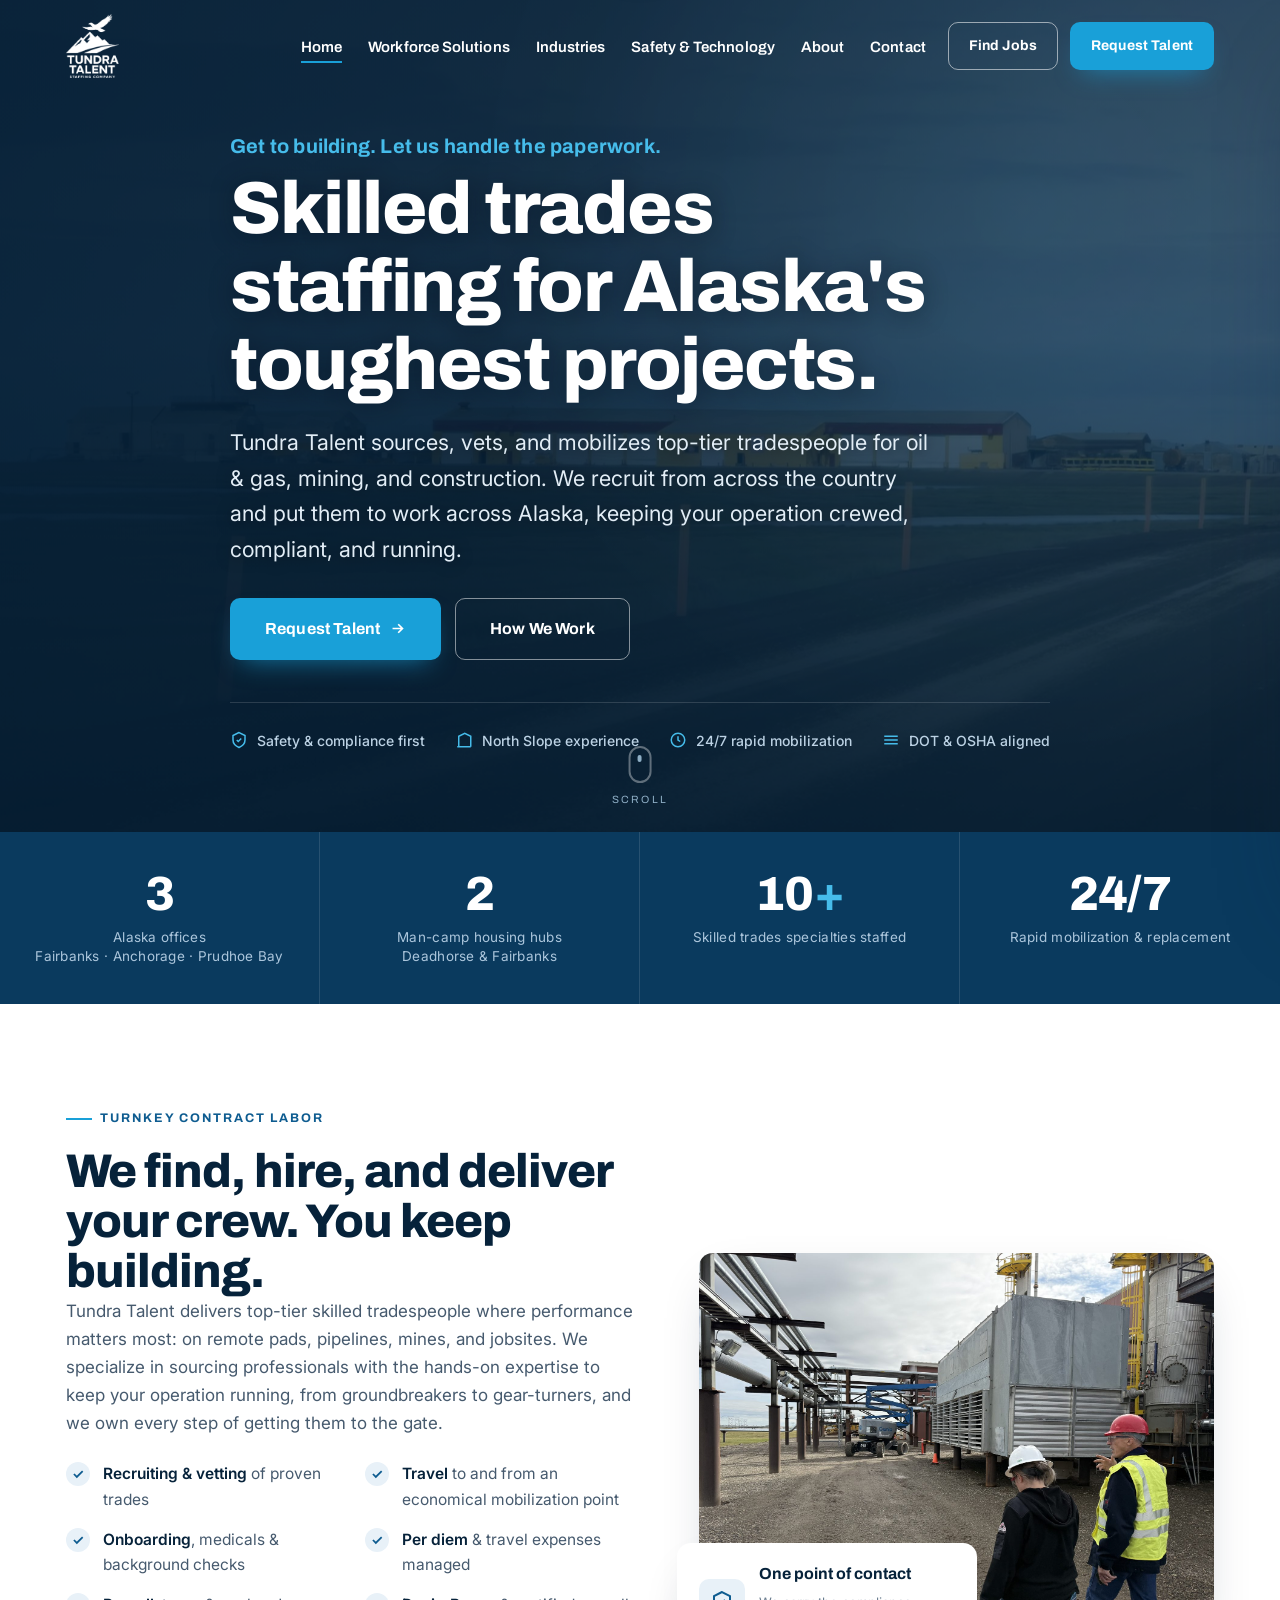
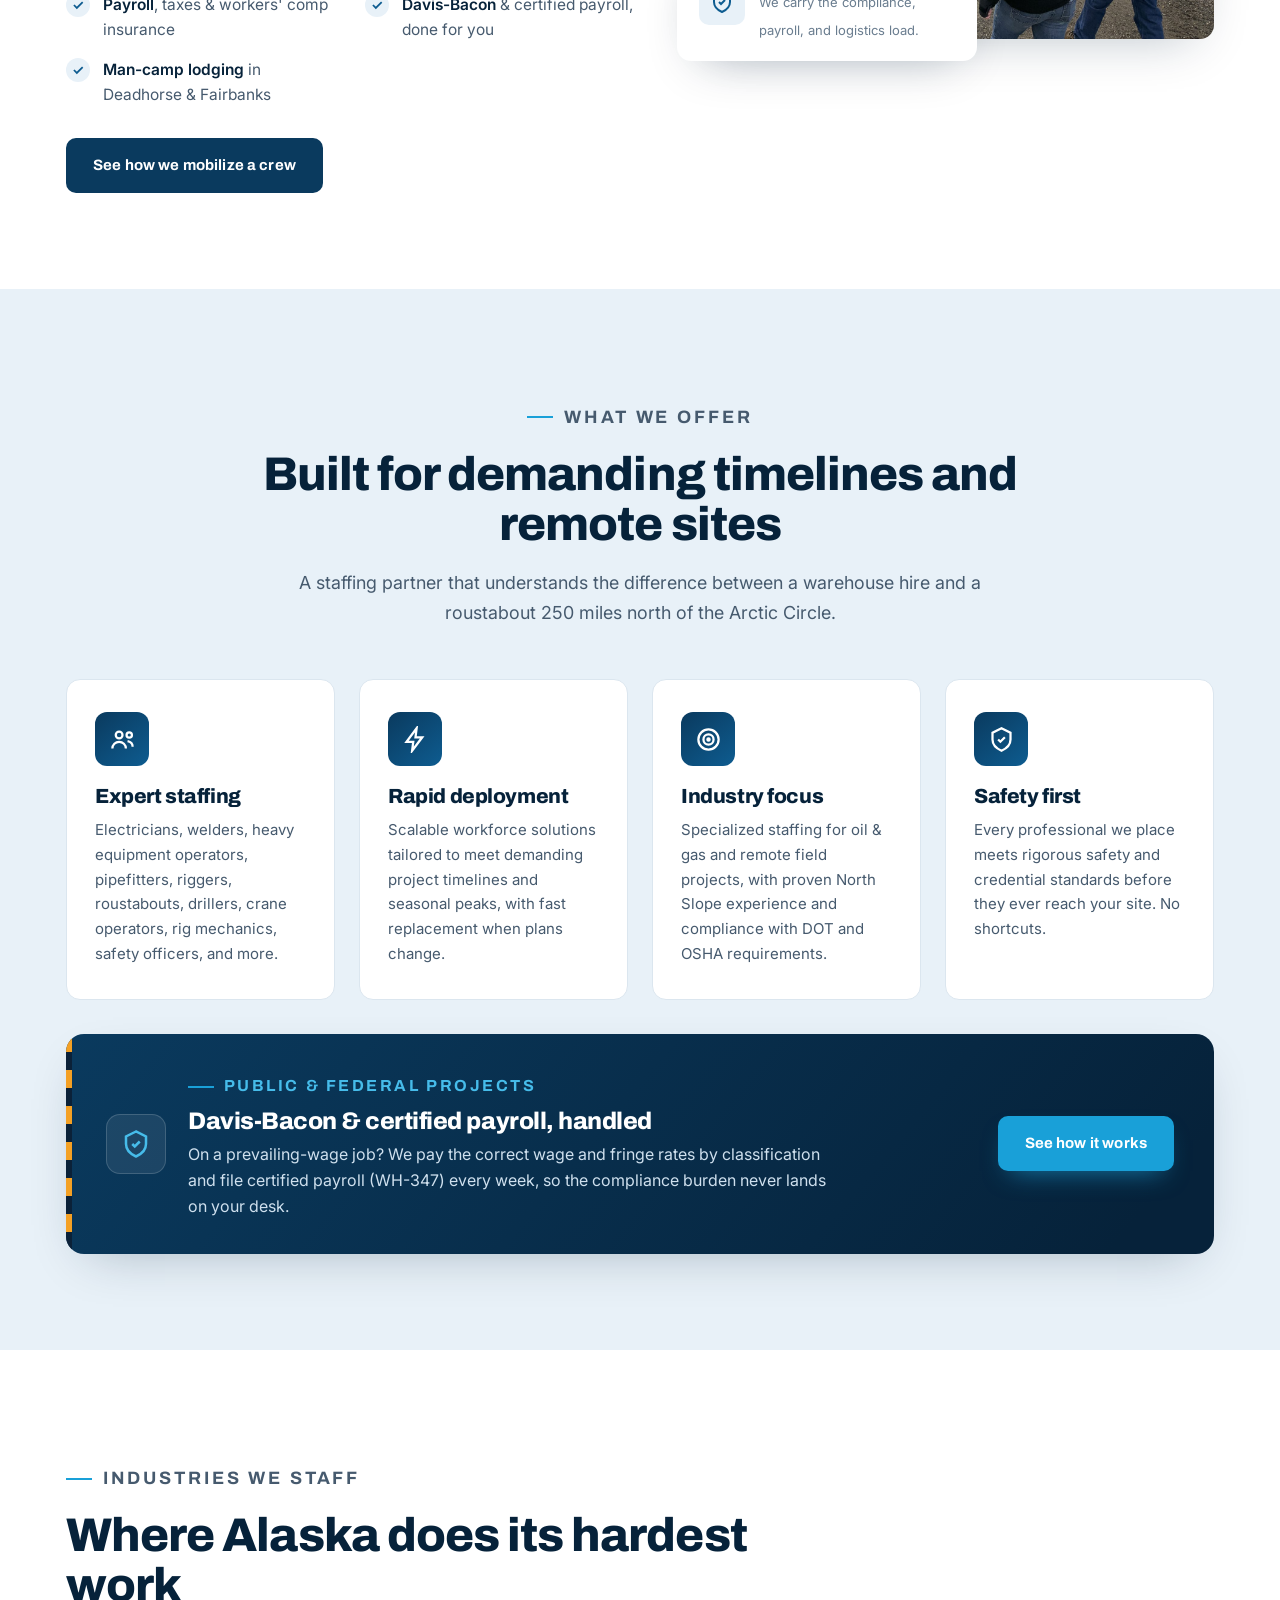
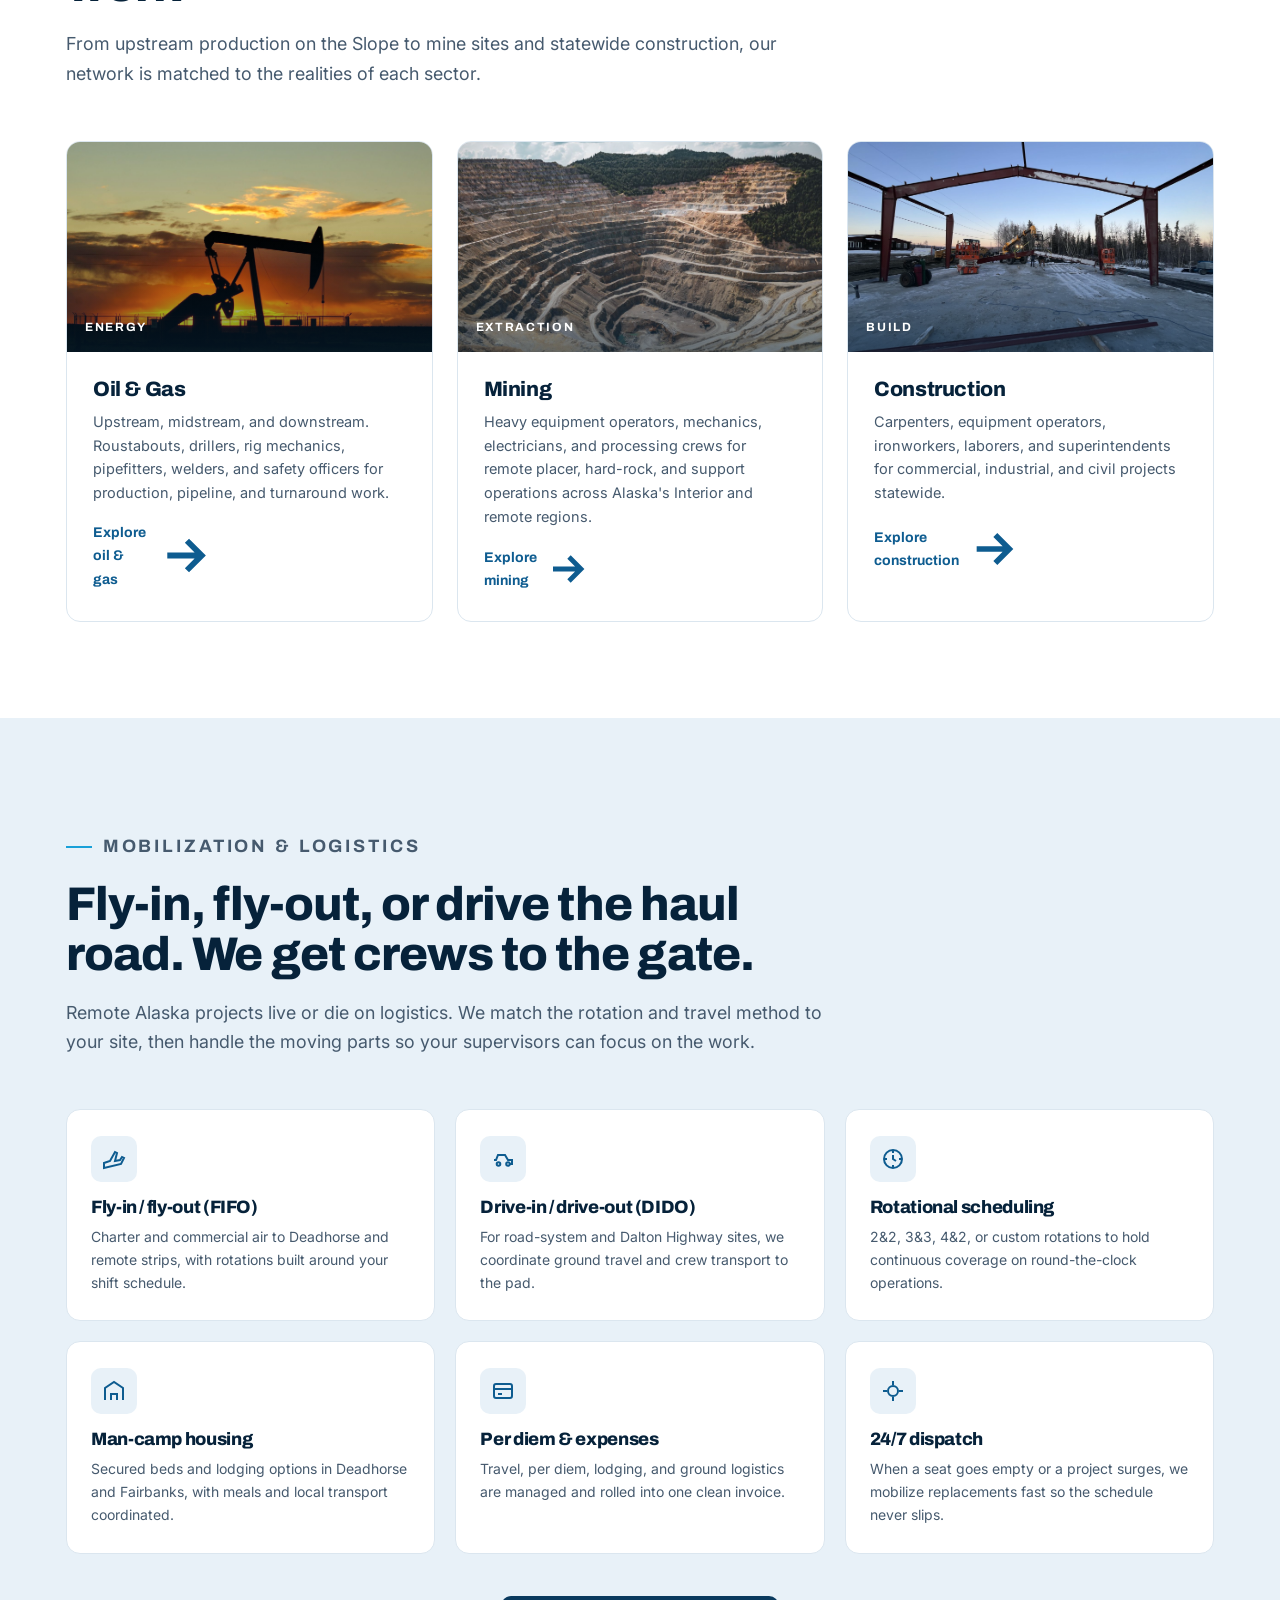
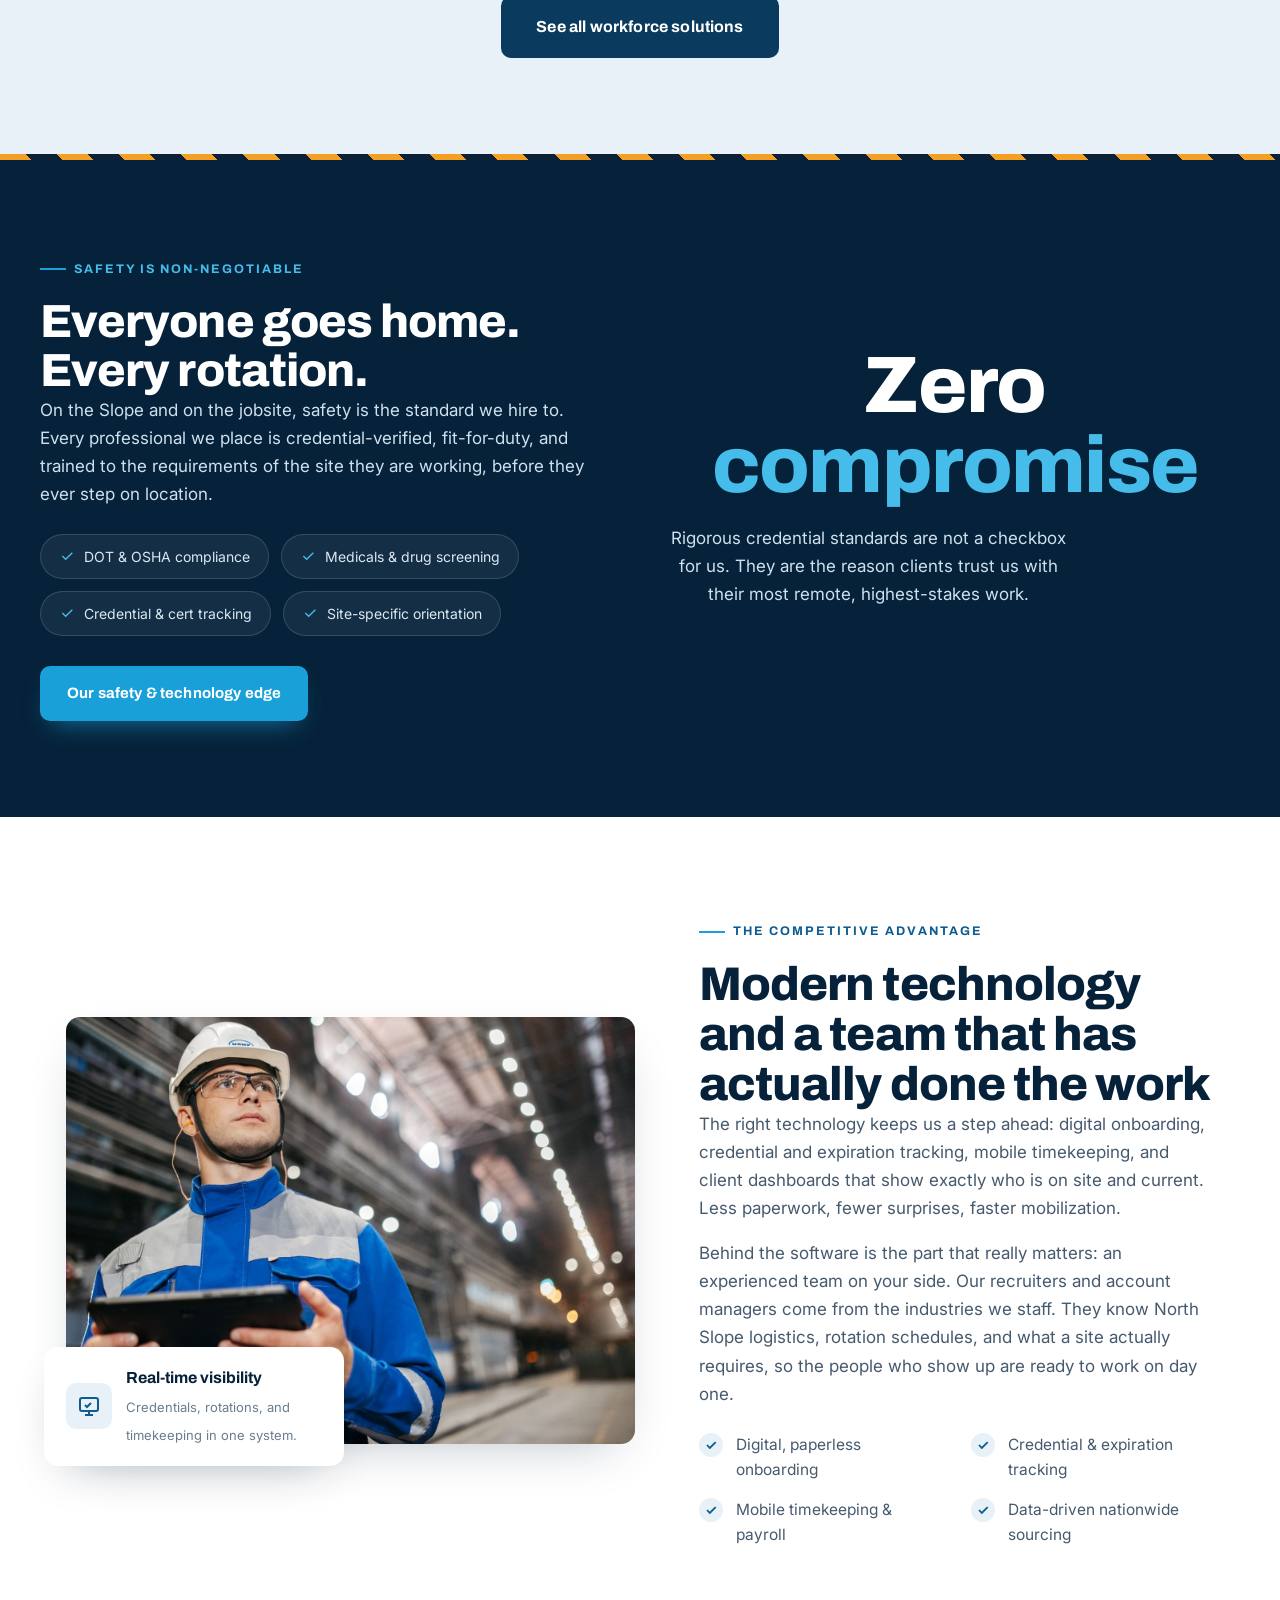
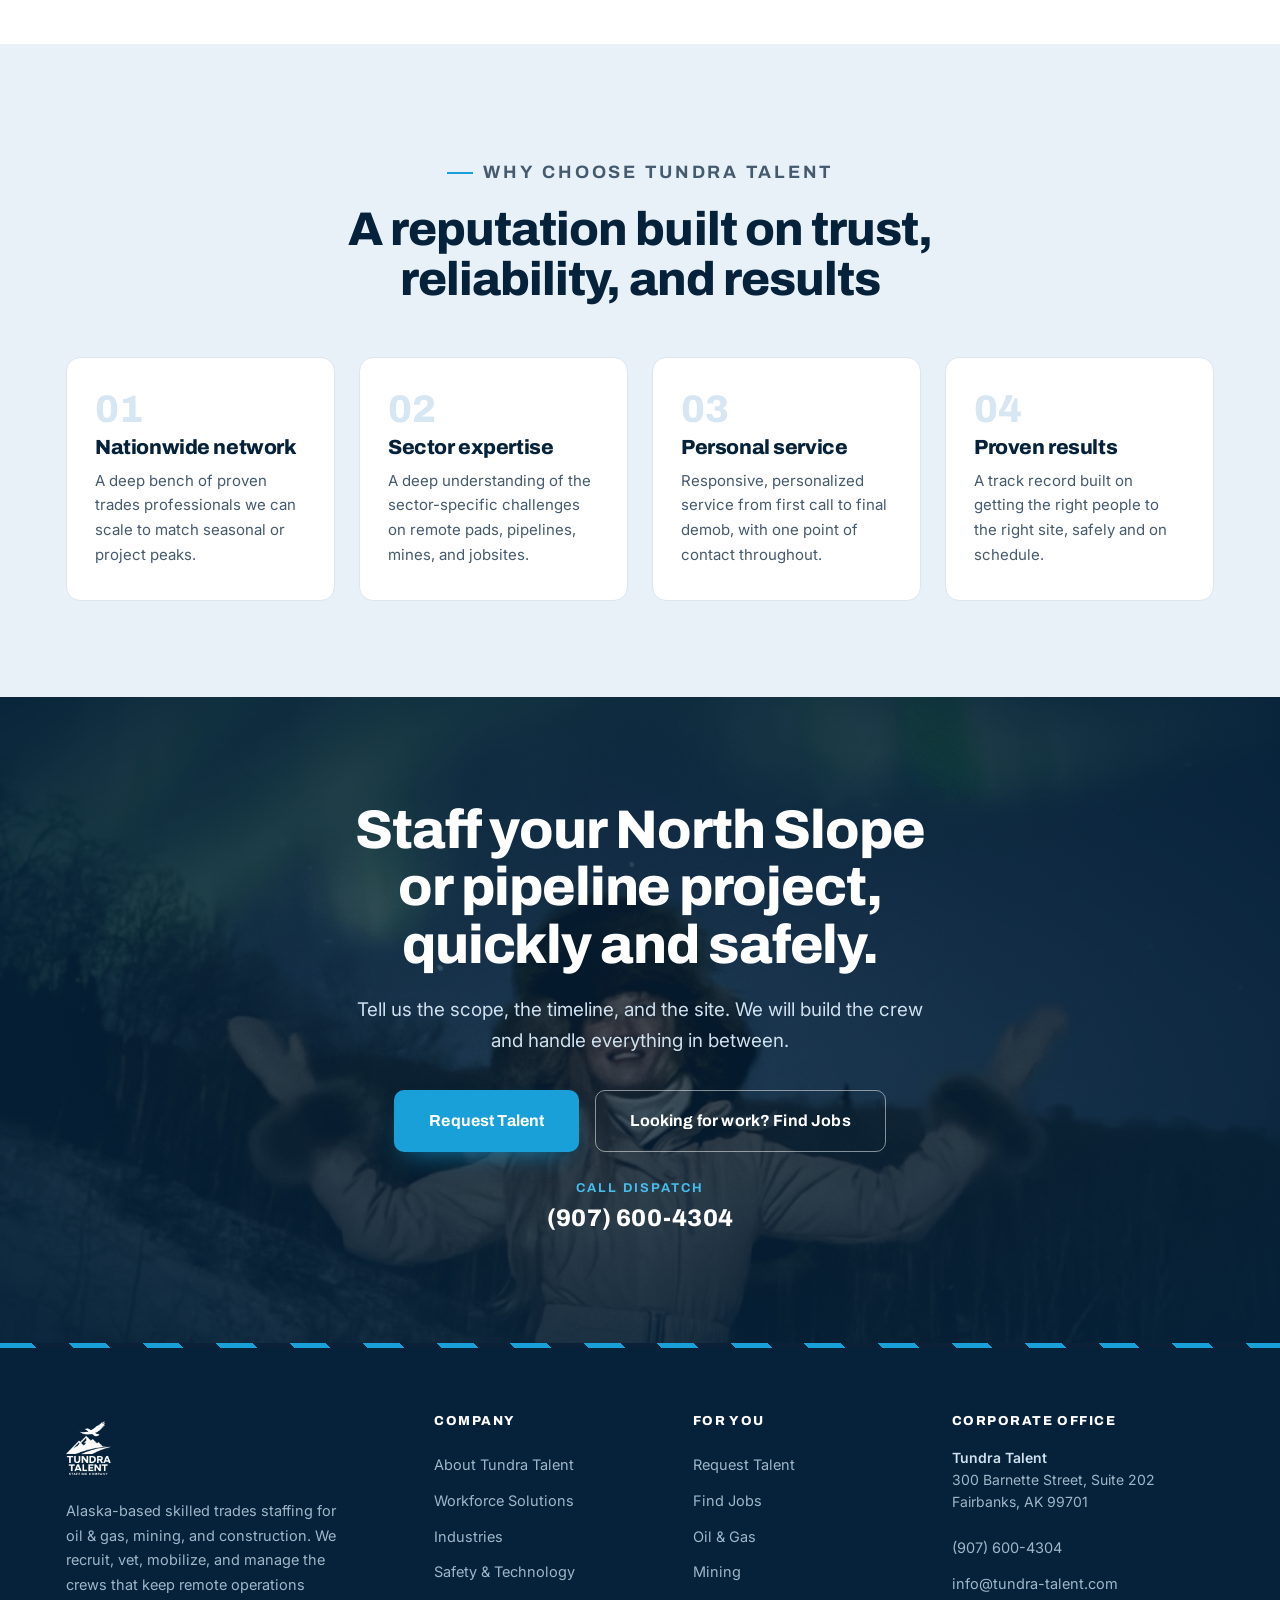
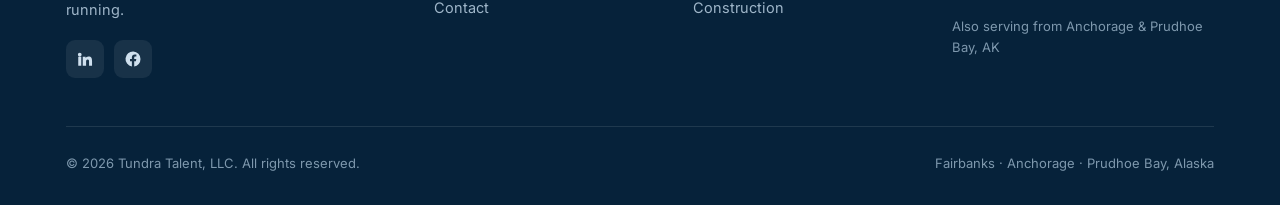
==== index.html @ fecccedd "SEO optimization pass - Length-optimize all titles (<=64) and meta descriptions (~155-165) - Fix hom" ====
<!DOCTYPE html>
<html lang="en">
<head>
<meta charset="UTF-8">
<meta name="viewport" content="width=device-width, initial-scale=1">
<title>Alaska Oil &amp; Gas, Mining &amp; Construction Staffing | Tundra Talent</title>
<meta name="description" content="Alaska skilled trades staffing for oil &amp; gas, mining, and construction. North Slope experience, turnkey fly-in/fly-out mobilization, man-camp housing, safety first.">
<link rel="canonical" href="https://www.tundra-talent.com/">
<meta property="og:type" content="website">
<meta property="og:title" content="Tundra Talent | Skilled Trades Staffing for Alaska's Toughest Projects">
<meta property="og:description" content="Skilled trades staffing for oil &amp; gas, mining, and construction. North Slope experience, turnkey mobilization, man-camp housing, safety first.">
<meta property="og:url" content="https://www.tundra-talent.com/">
<meta property="og:image" content="https://www.tundra-talent.com/assets/img/og-image.jpg">
<meta name="theme-color" content="#06223A">
<meta name="robots" content="index, follow">
<meta name="twitter:card" content="summary_large_image">
<meta name="twitter:title" content="Tundra Talent | Skilled Trades Staffing for Alaska's Toughest Projects">
<meta name="twitter:description" content="Skilled trades staffing for oil &amp; gas, mining, and construction. North Slope experience, turnkey mobilization, man-camp housing, safety first.">
<meta name="twitter:image" content="https://www.tundra-talent.com/assets/img/og-image.jpg">
<meta property="og:image:width" content="1200"><meta property="og:image:height" content="630">
<meta name="geo.region" content="US-AK"><meta name="geo.placename" content="Fairbanks, Alaska">
<link rel="icon" href="assets/img/favicon.ico" sizes="any">
<link rel="icon" type="image/png" sizes="32x32" href="assets/img/favicon-32.png">
<link rel="icon" type="image/png" href="assets/img/favicon.png">
<link rel="apple-touch-icon" href="assets/img/apple-touch-icon.png">
<link rel="preconnect" href="https://fonts.googleapis.com">
<link rel="preconnect" href="https://fonts.gstatic.com" crossorigin>
<link href="https://fonts.googleapis.com/css2?family=Archivo:wght@500;600;700;800;900&family=Inter:wght@400;500;600;700&display=swap" rel="stylesheet">
<link rel="preload" as="image" href="assets/img/frontier-shop.jpg" fetchpriority="high">
<link rel="stylesheet" href="assets/styles.css?v=7">
<script type="application/ld+json">
{
  "@context":"https://schema.org",
  "@type":"EmploymentAgency",
  "name":"Tundra Talent",
  "description":"Alaska-based skilled trades staffing company for oil & gas, mining, and construction, sourcing talent nationwide and working exclusively across Alaska.",
  "url":"https://www.tundra-talent.com",
  "logo":"https://www.tundra-talent.com/assets/img/tundra-logo.png",
  "image":"https://www.tundra-talent.com/assets/img/frontier-shop.jpg",
  "telephone":"+1-907-600-4304",
  "email":"info@tundra-talent.com",
  "sameAs":["https://www.linkedin.com/company/tundra-talent","https://www.facebook.com/tundratalent"],
  "areaServed":["Alaska","North Slope"],
  "address":{"@type":"PostalAddress","streetAddress":"300 Barnette Street, Suite 202","addressLocality":"Fairbanks","addressRegion":"AK","postalCode":"99701","addressCountry":"US"},
  "knowsAbout":["Oil and gas staffing","Mining staffing","Construction staffing","North Slope labor","Fly-in fly-out mobilization","Skilled trades recruiting"]
}
</script>
<script type="application/ld+json">
{"@context": "https://schema.org", "@type": "WebSite", "name": "Tundra Talent", "url": "https://www.tundra-talent.com/", "publisher": {"@type": "Organization", "name": "Tundra Talent", "logo": {"@type": "ImageObject", "url": "https://www.tundra-talent.com/assets/img/tundra-logo.png"}}}
</script>
</head>
<body>
<a class="skip" href="#main">Skip to content</a>

<!-- ===== HEADER ===== -->
<header class="site">
  <nav class="nav">
    <a class="brand" href="index.html" aria-label="Tundra Talent home">
      <img class="logo-light" src="assets/img/tundra-logo-white.png" alt="Tundra Talent">
      <img class="logo-dark" src="assets/img/tundra-logo.png" alt="Tundra Talent">
    </a>
    <ul class="nav-links">
      <li><a href="index.html">Home</a></li>
      <li><a href="services.html">Workforce Solutions</a></li>
      <li><a href="industries.html">Industries</a></li>
      <li><a href="safety.html">Safety &amp; Technology</a></li>
      <li><a href="about.html">About</a></li>
      <li><a href="contact.html">Contact</a></li>
    </ul>
    <div class="nav-cta">
      <a class="btn btn-outline" href="https://jobs.tundra-talent.com" target="_blank" rel="noopener">Find Jobs</a>
      <a class="btn btn-primary" href="contact.html#request">Request Talent</a>
    </div>
    <button class="burger" aria-label="Open menu"><span></span><span></span><span></span></button>
  </nav>
</header>
<div class="scrim"></div>
<aside class="mobile-nav" aria-label="Mobile menu">
  <button class="close-x" aria-label="Close menu">&times;</button>
  <a href="index.html">Home</a>
  <a href="services.html">Workforce Solutions</a>
  <a href="industries.html">Industries</a>
  <a href="safety.html">Safety &amp; Technology</a>
  <a href="about.html">About</a>
  <a href="contact.html">Contact</a>
  <a class="btn btn-outline" href="https://jobs.tundra-talent.com" target="_blank" rel="noopener">Find Jobs</a>
  <a class="btn btn-primary" href="contact.html#request">Request Talent</a>
  <div class="m-contact">Call dispatch: <a href="tel:+19076004304" style="color:inherit">(907) 600-4304</a></div>
</aside>

<!-- ===== HERO ===== -->
<section id="main" class="hero">
  <div class="hero-bg" style="background-image:url('assets/img/frontier-shop.jpg')"></div>
  <div class="hero-topo"></div>
  <div class="wrap">
    <p class="sub reveal">Get to building. Let us handle the paperwork.</p>
    <h1 class="reveal d1">Skilled trades staffing for Alaska's toughest projects.</h1>
    <p class="lead reveal d2">Tundra Talent sources, vets, and mobilizes top-tier tradespeople for oil &amp; gas, mining, and construction. We recruit from across the country and put them to work across Alaska, keeping your operation crewed, compliant, and running.</p>
    <div class="hero-cta reveal d3">
      <a class="btn btn-primary btn-lg" href="contact.html#request">Request Talent
        <svg aria-hidden="true" viewBox="0 0 24 24" fill="none" stroke="currentColor" stroke-width="2.4"><path d="M5 12h14M13 6l6 6-6 6"/></svg></a>
      <a class="btn btn-ghost btn-lg" href="services.html">How We Work</a>
    </div>
    <div class="hero-trust reveal d4">
      <span><svg aria-hidden="true" viewBox="0 0 24 24" fill="none" stroke="currentColor" stroke-width="2"><path d="M12 2 4 6v6c0 5 3.5 8 8 10 4.5-2 8-5 8-10V6l-8-4Z"/><path d="m9 12 2 2 4-4"/></svg>Safety &amp; compliance first</span>
      <span><svg aria-hidden="true" viewBox="0 0 24 24" fill="none" stroke="currentColor" stroke-width="2"><path d="M3 21h18M5 21V7l8-4 8 4v14"/><path d="M9 9h.01M9 13h.01M9 17h.01"/></svg>North Slope experience</span>
      <span><svg aria-hidden="true" viewBox="0 0 24 24" fill="none" stroke="currentColor" stroke-width="2"><circle cx="12" cy="12" r="9"/><path d="M12 7v5l3 2"/></svg>24/7 rapid mobilization</span>
      <span><svg aria-hidden="true" viewBox="0 0 24 24" fill="none" stroke="currentColor" stroke-width="2"><path d="M3 7h18M3 12h18M3 17h18"/></svg>DOT &amp; OSHA aligned</span>
    </div>
  </div>
  <a class="scrollcue" href="#main-intro" aria-label="Scroll to content">
    <span class="mouse"></span>Scroll
  </a>
</section>

<!-- ===== STAT BAR ===== -->
<section class="statbar">
  <div class="grid">
    <div class="stat"><div class="num" data-count="3">3</div><div class="lbl">Alaska offices<br>Fairbanks · Anchorage · Prudhoe Bay</div></div>
    <div class="stat"><div class="num" data-count="2">2</div><div class="lbl">Man-camp housing hubs<br>Deadhorse &amp; Fairbanks</div></div>
    <div class="stat"><div class="num" data-count="10" data-suffix="+">10+</div><div class="lbl">Skilled trades specialties staffed</div></div>
    <div class="stat"><div class="num">24/7</div><div class="lbl">Rapid mobilization &amp; replacement</div></div>
  </div>
</section>

<!-- ===== TURNKEY LEDE ===== -->
<section class="sec bg-white" id="main-intro">
  <div class="wrap lede">
    <div class="reveal">
      <p class="eyebrow">Turnkey contract labor</p>
      <h2>We find, hire, and deliver your crew. You keep building.</h2>
      <p>Tundra Talent delivers top-tier skilled tradespeople where performance matters most: on remote pads, pipelines, mines, and jobsites. We specialize in sourcing professionals with the hands-on expertise to keep your operation running, from groundbreakers to gear-turners, and we own every step of getting them to the gate.</p>
      <ul class="checks two">
        <li><span class="ck"><svg aria-hidden="true" viewBox="0 0 24 24" fill="none" stroke="currentColor" stroke-width="3"><path d="m5 12 5 5L20 7"/></svg></span><span><b>Recruiting &amp; vetting</b> of proven trades</span></li>
        <li><span class="ck"><svg aria-hidden="true" viewBox="0 0 24 24" fill="none" stroke="currentColor" stroke-width="3"><path d="m5 12 5 5L20 7"/></svg></span><span><b>Travel</b> to and from an economical mobilization point</span></li>
        <li><span class="ck"><svg aria-hidden="true" viewBox="0 0 24 24" fill="none" stroke="currentColor" stroke-width="3"><path d="m5 12 5 5L20 7"/></svg></span><span><b>Onboarding</b>, medicals &amp; background checks</span></li>
        <li><span class="ck"><svg aria-hidden="true" viewBox="0 0 24 24" fill="none" stroke="currentColor" stroke-width="3"><path d="m5 12 5 5L20 7"/></svg></span><span><b>Per diem</b> &amp; travel expenses managed</span></li>
        <li><span class="ck"><svg aria-hidden="true" viewBox="0 0 24 24" fill="none" stroke="currentColor" stroke-width="3"><path d="m5 12 5 5L20 7"/></svg></span><span><b>Payroll</b>, taxes &amp; workers' comp insurance</span></li>
        <li><span class="ck"><svg aria-hidden="true" viewBox="0 0 24 24" fill="none" stroke="currentColor" stroke-width="3"><path d="m5 12 5 5L20 7"/></svg></span><span><b>Davis-Bacon</b> &amp; certified payroll, done for you</span></li>
        <li><span class="ck"><svg aria-hidden="true" viewBox="0 0 24 24" fill="none" stroke="currentColor" stroke-width="3"><path d="m5 12 5 5L20 7"/></svg></span><span><b>Man-camp lodging</b> in Deadhorse &amp; Fairbanks</span></li>
      </ul>
      <a class="btn btn-navy" href="services.html" style="margin-top:30px">See how we mobilize a crew</a>
    </div>
    <div class="media reveal d2">
      <img loading="lazy" decoding="async" src="assets/img/crew-slope.jpg" alt="Tundra Talent crew on a remote North Slope jobsite in full PPE">
      <div class="badge">
        <div class="ico"><svg aria-hidden="true" viewBox="0 0 24 24" fill="none" stroke="currentColor" stroke-width="2"><path d="M12 2 4 6v6c0 5 3.5 8 8 10 4.5-2 8-5 8-10V6l-8-4Z"/><path d="m9 12 2 2 4-4"/></svg></div>
        <div><b>One point of contact</b><span>We carry the compliance, payroll, and logistics load.</span></div>
      </div>
    </div>
  </div>
</section>

<!-- ===== WHAT WE OFFER ===== -->
<section class="sec bg-ice">
  <div class="wrap">
    <div class="sec-head center reveal">
      <p class="eyebrow center">What we offer</p>
      <h2>Built for demanding timelines and remote sites</h2>
      <p>A staffing partner that understands the difference between a warehouse hire and a roustabout 250 miles north of the Arctic Circle.</p>
    </div>
    <div class="cards cols-4">
      <div class="card reveal">
        <div class="ico"><svg aria-hidden="true" viewBox="0 0 24 24" fill="none" stroke="currentColor" stroke-width="2"><circle cx="9" cy="8" r="3"/><path d="M3 20c0-3.3 2.7-6 6-6s6 2.7 6 6"/><circle cx="18" cy="8" r="2.4"/><path d="M16.5 13.5c2.4.5 4.5 2.3 4.5 5"/></svg></div>
        <h3>Expert staffing</h3>
        <p>Electricians, welders, heavy equipment operators, pipefitters, riggers, roustabouts, drillers, crane operators, rig mechanics, safety officers, and more.</p>
      </div>
      <div class="card reveal d1">
        <div class="ico"><svg aria-hidden="true" viewBox="0 0 24 24" fill="none" stroke="currentColor" stroke-width="2"><path d="M13 2 4 14h6l-1 8 9-12h-6l1-8Z"/></svg></div>
        <h3>Rapid deployment</h3>
        <p>Scalable workforce solutions tailored to meet demanding project timelines and seasonal peaks, with fast replacement when plans change.</p>
      </div>
      <div class="card reveal d2">
        <div class="ico"><svg aria-hidden="true" viewBox="0 0 24 24" fill="none" stroke="currentColor" stroke-width="2"><circle cx="12" cy="12" r="9"/><circle cx="12" cy="12" r="4.5"/><circle cx="12" cy="12" r="1"/></svg></div>
        <h3>Industry focus</h3>
        <p>Specialized staffing for oil &amp; gas and remote field projects, with proven North Slope experience and compliance with DOT and OSHA requirements.</p>
      </div>
      <div class="card reveal d3">
        <div class="ico"><svg aria-hidden="true" viewBox="0 0 24 24" fill="none" stroke="currentColor" stroke-width="2"><path d="M12 2 4 6v6c0 5 3.5 8 8 10 4.5-2 8-5 8-10V6l-8-4Z"/><path d="m9 12 2 2 4-4"/></svg></div>
        <h3>Safety first</h3>
        <p>Every professional we place meets rigorous safety and credential standards before they ever reach your site. No shortcuts.</p>
      </div>
    </div>
    <div class="callout reveal d2">
      <div class="c-main">
        <div class="c-ico"><svg aria-hidden="true" viewBox="0 0 24 24" fill="none" stroke="currentColor" stroke-width="2"><path d="M12 2 4 6v6c0 5 3.5 8 8 10 4.5-2 8-5 8-10V6l-8-4Z"/><path d="m9 12 2 2 4-4"/></svg></div>
        <div>
          <p class="eyebrow">Public &amp; federal projects</p>
          <h3>Davis-Bacon &amp; certified payroll, handled</h3>
          <p>On a prevailing-wage job? We pay the correct wage and fringe rates by classification and file certified payroll (WH-347) every week, so the compliance burden never lands on your desk.</p>
        </div>
      </div>
      <a class="btn btn-primary" href="services.html#compliance">See how it works</a>
    </div>
  </div>
</section>

<!-- ===== INDUSTRIES PREVIEW ===== -->
<section class="sec bg-white">
  <div class="wrap">
    <div class="sec-head reveal">
      <p class="eyebrow">Industries we staff</p>
      <h2>Where Alaska does its hardest work</h2>
      <p>From upstream production on the Slope to mine sites and statewide construction, our network is matched to the realities of each sector.</p>
    </div>
    <div class="cards cols-3">
      <a class="featcard reveal" href="industries.html#oil-gas">
        <div class="ph" style="background-image:url('assets/img/oilgas-energy.jpg')"><span class="tag">Energy</span></div>
        <div class="bd">
          <h3>Oil &amp; Gas</h3>
          <p>Upstream, midstream, and downstream. Roustabouts, drillers, rig mechanics, pipefitters, welders, and safety officers for production, pipeline, and turnaround work.</p>
          <span class="more">Explore oil &amp; gas <svg aria-hidden="true" viewBox="0 0 24 24" fill="none" stroke="currentColor" stroke-width="2.4"><path d="M5 12h14M13 6l6 6-6 6"/></svg></span>
        </div>
      </a>
      <a class="featcard reveal d1" href="industries.html#mining">
        <div class="ph" style="background-image:url('assets/img/mining-ops.jpg')"><span class="tag">Extraction</span></div>
        <div class="bd">
          <h3>Mining</h3>
          <p>Heavy equipment operators, mechanics, electricians, and processing crews for remote placer, hard-rock, and support operations across Alaska's Interior and remote regions.</p>
          <span class="more">Explore mining <svg aria-hidden="true" viewBox="0 0 24 24" fill="none" stroke="currentColor" stroke-width="2.4"><path d="M5 12h14M13 6l6 6-6 6"/></svg></span>
        </div>
      </a>
      <a class="featcard reveal d2" href="industries.html#construction">
        <div class="ph" style="background-image:url('assets/img/construction-steel.jpg')"><span class="tag">Build</span></div>
        <div class="bd">
          <h3>Construction</h3>
          <p>Carpenters, equipment operators, ironworkers, laborers, and superintendents for commercial, industrial, and civil projects statewide.</p>
          <span class="more">Explore construction <svg aria-hidden="true" viewBox="0 0 24 24" fill="none" stroke="currentColor" stroke-width="2.4"><path d="M5 12h14M13 6l6 6-6 6"/></svg></span>
        </div>
      </a>
    </div>
  </div>
</section>

<!-- ===== MOBILIZATION / FIFO ===== -->
<section class="sec bg-ice">
  <div class="wrap">
    <div class="sec-head reveal">
      <p class="eyebrow">Mobilization &amp; logistics</p>
      <h2>Fly-in, fly-out, or drive the haul road. We get crews to the gate.</h2>
      <p>Remote Alaska projects live or die on logistics. We match the rotation and travel method to your site, then handle the moving parts so your supervisors can focus on the work.</p>
    </div>
    <div class="methods">
      <div class="method reveal">
        <div class="ic"><svg aria-hidden="true" viewBox="0 0 24 24" fill="none" stroke="currentColor" stroke-width="2"><path d="M2 16 8 14l5-9 2 1-2 8 5-1 2-3 2 1-3 6-17 4Z"/></svg></div>
        <h3>Fly-in / fly-out (FIFO)</h3>
        <p>Charter and commercial air to Deadhorse and remote strips, with rotations built around your shift schedule.</p>
      </div>
      <div class="method reveal d1">
        <div class="ic"><svg aria-hidden="true" viewBox="0 0 24 24" fill="none" stroke="currentColor" stroke-width="2"><path d="M3 13h2l2-5h7l3 5h4v4h-2"/><circle cx="7.5" cy="17" r="1.8"/><circle cx="17" cy="17" r="1.8"/></svg></div>
        <h3>Drive-in / drive-out (DIDO)</h3>
        <p>For road-system and Dalton Highway sites, we coordinate ground travel and crew transport to the pad.</p>
      </div>
      <div class="method reveal d2">
        <div class="ic"><svg aria-hidden="true" viewBox="0 0 24 24" fill="none" stroke="currentColor" stroke-width="2"><circle cx="12" cy="12" r="9"/><path d="M12 3v3M12 18v3M3 12h3M18 12h3"/><path d="M12 8v4l3 2"/></svg></div>
        <h3>Rotational scheduling</h3>
        <p>2&amp;2, 3&amp;3, 4&amp;2, or custom rotations to hold continuous coverage on round-the-clock operations.</p>
      </div>
      <div class="method reveal">
        <div class="ic"><svg aria-hidden="true" viewBox="0 0 24 24" fill="none" stroke="currentColor" stroke-width="2"><path d="M3 21V9l9-6 9 6v12"/><path d="M9 21v-6h6v6"/></svg></div>
        <h3>Man-camp housing</h3>
        <p>Secured beds and lodging options in Deadhorse and Fairbanks, with meals and local transport coordinated.</p>
      </div>
      <div class="method reveal d1">
        <div class="ic"><svg aria-hidden="true" viewBox="0 0 24 24" fill="none" stroke="currentColor" stroke-width="2"><rect x="3" y="5" width="18" height="14" rx="2"/><path d="M3 10h18M7 15h4"/></svg></div>
        <h3>Per diem &amp; expenses</h3>
        <p>Travel, per diem, lodging, and ground logistics are managed and rolled into one clean invoice.</p>
      </div>
      <div class="method reveal d2">
        <div class="ic"><svg aria-hidden="true" viewBox="0 0 24 24" fill="none" stroke="currentColor" stroke-width="2"><path d="M12 2v4M12 18v4M2 12h4M18 12h4"/><circle cx="12" cy="12" r="5"/></svg></div>
        <h3>24/7 dispatch</h3>
        <p>When a seat goes empty or a project surges, we mobilize replacements fast so the schedule never slips.</p>
      </div>
    </div>
    <div style="text-align:center;margin-top:42px" class="reveal">
      <a class="btn btn-navy btn-lg" href="services.html">See all workforce solutions</a>
    </div>
  </div>
</section>

<!-- ===== SAFETY BAND ===== -->
<section class="band">
  <div class="hazard"></div>
  <div class="wrap sec band-grid">
    <div class="reveal">
      <p class="eyebrow on-dark">Safety is non-negotiable</p>
      <h2>Everyone goes home. Every rotation.</h2>
      <p>On the Slope and on the jobsite, safety is the standard we hire to. Every professional we place is credential-verified, fit-for-duty, and trained to the requirements of the site they are working, before they ever step on location.</p>
      <div class="pillrow">
        <span class="pill"><svg aria-hidden="true" viewBox="0 0 24 24" fill="none" stroke="currentColor" stroke-width="2"><path d="m5 12 5 5L20 7"/></svg>DOT &amp; OSHA compliance</span>
        <span class="pill"><svg aria-hidden="true" viewBox="0 0 24 24" fill="none" stroke="currentColor" stroke-width="2"><path d="m5 12 5 5L20 7"/></svg>Medicals &amp; drug screening</span>
        <span class="pill"><svg aria-hidden="true" viewBox="0 0 24 24" fill="none" stroke="currentColor" stroke-width="2"><path d="m5 12 5 5L20 7"/></svg>Credential &amp; cert tracking</span>
        <span class="pill"><svg aria-hidden="true" viewBox="0 0 24 24" fill="none" stroke="currentColor" stroke-width="2"><path d="m5 12 5 5L20 7"/></svg>Site-specific orientation</span>
      </div>
      <a class="btn btn-primary" href="safety.html" style="margin-top:30px">Our safety &amp; technology edge</a>
    </div>
    <div class="reveal d2" style="text-align:center">
      <div class="big">Zero<br><span class="accent">compromise</span></div>
      <p style="margin-top:18px;max-width:36ch">Rigorous credential standards are not a checkbox for us. They are the reason clients trust us with their most remote, highest-stakes work.</p>
    </div>
  </div>
</section>

<!-- ===== TECHNOLOGY + EXPERIENCED TEAM ===== -->
<section class="sec bg-white">
  <div class="wrap lede">
    <div class="media reveal" style="order:0">
      <img loading="lazy" decoding="async" src="assets/img/team-tech.jpg" alt="Industrial professional using a tablet to track crew credentials and schedules">
      <div class="badge">
        <div class="ico"><svg aria-hidden="true" viewBox="0 0 24 24" fill="none" stroke="currentColor" stroke-width="2"><rect x="3" y="4" width="18" height="13" rx="2"/><path d="M8 21h8M12 17v4"/><path d="m8 11 2 2 4-4"/></svg></div>
        <div><b>Real-time visibility</b><span>Credentials, rotations, and timekeeping in one system.</span></div>
      </div>
    </div>
    <div class="reveal d1">
      <p class="eyebrow">The competitive advantage</p>
      <h2>Modern technology and a team that has actually done the work</h2>
      <p>The right technology keeps us a step ahead: digital onboarding, credential and expiration tracking, mobile timekeeping, and client dashboards that show exactly who is on site and current. Less paperwork, fewer surprises, faster mobilization.</p>
      <p>Behind the software is the part that really matters: an experienced team on your side. Our recruiters and account managers come from the industries we staff. They know North Slope logistics, rotation schedules, and what a site actually requires, so the people who show up are ready to work on day one.</p>
      <ul class="checks two">
        <li><span class="ck"><svg aria-hidden="true" viewBox="0 0 24 24" fill="none" stroke="currentColor" stroke-width="3"><path d="m5 12 5 5L20 7"/></svg></span><span>Digital, paperless onboarding</span></li>
        <li><span class="ck"><svg aria-hidden="true" viewBox="0 0 24 24" fill="none" stroke="currentColor" stroke-width="3"><path d="m5 12 5 5L20 7"/></svg></span><span>Credential &amp; expiration tracking</span></li>
        <li><span class="ck"><svg aria-hidden="true" viewBox="0 0 24 24" fill="none" stroke="currentColor" stroke-width="3"><path d="m5 12 5 5L20 7"/></svg></span><span>Mobile timekeeping &amp; payroll</span></li>
        <li><span class="ck"><svg aria-hidden="true" viewBox="0 0 24 24" fill="none" stroke="currentColor" stroke-width="3"><path d="m5 12 5 5L20 7"/></svg></span><span>Data-driven nationwide sourcing</span></li>
      </ul>
    </div>
  </div>
</section>

<!-- ===== WHY CHOOSE ===== -->
<section class="sec bg-ice">
  <div class="wrap">
    <div class="sec-head center reveal">
      <p class="eyebrow center">Why choose Tundra Talent</p>
      <h2>A reputation built on trust, reliability, and results</h2>
    </div>
    <div class="cards cols-4">
      <div class="card num-card reveal"><div class="n">01</div><h3>Nationwide network</h3><p>A deep bench of proven trades professionals we can scale to match seasonal or project peaks.</p></div>
      <div class="card num-card reveal d1"><div class="n">02</div><h3>Sector expertise</h3><p>A deep understanding of the sector-specific challenges on remote pads, pipelines, mines, and jobsites.</p></div>
      <div class="card num-card reveal d2"><div class="n">03</div><h3>Personal service</h3><p>Responsive, personalized service from first call to final demob, with one point of contact throughout.</p></div>
      <div class="card num-card reveal d3"><div class="n">04</div><h3>Proven results</h3><p>A track record built on getting the right people to the right site, safely and on schedule.</p></div>
    </div>
  </div>
</section>

<!-- ===== AURORA CTA ===== -->
<section class="cta-band">
  <div class="bg" style="background-image:url('assets/img/seth-aurora.jpg')"></div>
  <div class="wrap">
    <h2 class="reveal">Staff your North Slope or pipeline project, quickly and safely.</h2>
    <p class="reveal d1">Tell us the scope, the timeline, and the site. We will build the crew and handle everything in between.</p>
    <div class="row reveal d2">
      <a class="btn btn-primary btn-lg" href="contact.html#request">Request Talent</a>
      <a class="btn btn-ghost btn-lg" href="https://jobs.tundra-talent.com" target="_blank" rel="noopener">Looking for work? Find Jobs</a>
    </div>
    <a class="cta-phone reveal d3" href="tel:+19076004304"><span>Call dispatch</span>(907) 600-4304</a>
  </div>
</section>

<!-- ===== FOOTER ===== -->
<footer class="site">
  <div class="hazard"></div>
  <div class="wrap">
    <div class="foot-grid">
      <div class="foot-col">
        <a class="brand" href="index.html"><img src="assets/img/tundra-logo-white.png" alt="Tundra Talent"></a>
        <p class="blurb">Alaska-based skilled trades staffing for oil &amp; gas, mining, and construction. We recruit, vet, mobilize, and manage the crews that keep remote operations running.</p>
        <div class="social" style="margin-top:18px">
          <a href="https://www.linkedin.com/company/tundra-talent" target="_blank" rel="noopener" aria-label="LinkedIn"><svg aria-hidden="true" viewBox="0 0 24 24" fill="currentColor"><path d="M4.98 3.5A2.5 2.5 0 1 0 5 8.5a2.5 2.5 0 0 0 0-5ZM3 9h4v12H3V9Zm6 0h3.8v1.7h.05c.53-1 1.83-2.05 3.77-2.05 4.03 0 4.78 2.65 4.78 6.1V21h-4v-5.5c0-1.3-.02-3-1.83-3-1.83 0-2.11 1.43-2.11 2.9V21H9V9Z"/></svg></a>
          <a href="https://www.facebook.com/tundratalent" target="_blank" rel="noopener" aria-label="Facebook"><svg aria-hidden="true" viewBox="0 0 24 24" fill="currentColor"><path d="M22 12a10 10 0 1 0-11.5 9.9v-7H8v-2.9h2.5V9.8c0-2.5 1.5-3.9 3.8-3.9 1.1 0 2.2.2 2.2.2v2.5h-1.3c-1.2 0-1.6.8-1.6 1.6v1.9h2.8L15.9 15h-2.3v7A10 10 0 0 0 22 12Z"/></svg></a>
        </div>
      </div>
      <div class="foot-col">
        <h4>Company</h4>
        <a href="about.html">About Tundra Talent</a>
        <a href="services.html">Workforce Solutions</a>
        <a href="industries.html">Industries</a>
        <a href="safety.html">Safety &amp; Technology</a>
        <a href="contact.html">Contact</a>
      </div>
      <div class="foot-col">
        <h4>For You</h4>
        <a href="contact.html#request">Request Talent</a>
        <a href="https://jobs.tundra-talent.com" target="_blank" rel="noopener">Find Jobs</a>
        <a href="industries.html#oil-gas">Oil &amp; Gas</a>
        <a href="industries.html#mining">Mining</a>
        <a href="industries.html#construction">Construction</a>
      </div>
      <div class="foot-col">
        <h4>Corporate Office</h4>
        <address><b>Tundra Talent</b><br>300 Barnette Street, Suite 202<br>Fairbanks, AK 99701</address>
        <a href="tel:+19076004304">(907) 600-4304</a>
        <a href="mailto:info@tundra-talent.com">info@tundra-talent.com</a>
        <p style="font-size:13px;margin-top:14px;color:#7e98ad">Also serving from Anchorage &amp; Prudhoe Bay, AK</p>
      </div>
    </div>
    <div class="foot-bottom">
      <span>&copy; <span data-year>2026</span> Tundra Talent, LLC. All rights reserved.</span>
      <span>Fairbanks · Anchorage · Prudhoe Bay, Alaska</span>
    </div>
  </div>
</footer>

<script src="assets/app.js?v=2"></script>
</body>
</html>
---- assets/styles.css ----
/* =========================================================
   Tundra Talent — Staffing Company
   Shared design system  ·  "Arctic Corporate"
   Archivo (display) + Inter (body)
   ========================================================= */

:root{
  --ink:#06223A;        /* deepest arctic navy (near-black blue) */
  --navy:#0A3A5E;       /* brand navy (wordmark) */
  --navy-2:#0D3050;     /* gradient partner */
  --blue:#0E5C90;       /* mid brand blue */
  --glacier:#19A0D8;    /* bright accent */
  --glacier-2:#46BCEA;  /* light accent */
  --ice:#E8F1F8;        /* light blue surface */
  --ice-2:#D6E6F2;
  --paper:#F4F7FA;      /* body background */
  --white:#FFFFFF;
  --slate:#465a6e;      /* body text on light */
  --slate-2:#6a7d8f;    /* muted */
  --line:#dbe6ef;       /* hairline */
  --amber:#F4A024;      /* safety accent (sparingly) */
  --shadow-sm:0 2px 10px rgba(6,34,58,.06);
  --shadow:0 18px 50px -22px rgba(6,34,58,.30);
  --shadow-lg:0 40px 90px -40px rgba(6,34,58,.45);
  --r:14px;             /* card radius */
  --maxw:1200px;
  --ease:cubic-bezier(.22,.61,.36,1);
}

*{box-sizing:border-box}
html{scroll-behavior:smooth;overflow-x:clip}
body{
  margin:0;background:var(--paper);color:var(--slate);
  font-family:"Inter",system-ui,-apple-system,Segoe UI,Roboto,Arial,sans-serif;
  font-size:17px;line-height:1.65;-webkit-font-smoothing:antialiased;
  text-rendering:optimizeLegibility;overflow-x:clip;
}
img{max-width:100%;display:block}
a{color:var(--blue);text-decoration:none}
h1,h2,h3,h4,.display{font-family:"Archivo","Inter",sans-serif;color:var(--ink);
  line-height:1.06;letter-spacing:-.02em;font-weight:800;margin:0}
p{margin:0 0 1em}
.wrap{max-width:var(--maxw);margin:0 auto;padding:0 26px}
.narrow{max-width:820px}
section{position:relative}

/* ---------- buttons ---------- */
.btn{display:inline-flex;align-items:center;gap:.55em;cursor:pointer;
  font-family:"Archivo",sans-serif;font-weight:700;font-size:15px;letter-spacing:.01em;
  padding:14px 26px;border-radius:10px;border:1.5px solid transparent;
  transition:transform .25s var(--ease),box-shadow .25s var(--ease),background .2s,color .2s,border-color .2s;
  text-align:center;white-space:nowrap}
.btn svg{width:17px;height:17px}
.btn-primary{background:var(--glacier);color:#fff;box-shadow:0 12px 26px -12px rgba(25,160,216,.7)}
.btn-primary:hover{background:#1490c5;transform:translateY(-2px);box-shadow:0 18px 34px -12px rgba(25,160,216,.75)}
.btn-navy{background:var(--navy);color:#fff}
.btn-navy:hover{background:var(--blue);transform:translateY(-2px)}
.btn-ghost{background:transparent;color:#fff;border-color:rgba(255,255,255,.5)}
.btn-ghost:hover{background:rgba(255,255,255,.12);border-color:#fff}
.btn-outline{background:#fff;color:var(--navy);border-color:var(--line)}
.btn-outline:hover{border-color:var(--glacier);color:var(--blue);transform:translateY(-2px)}
.btn-lg{padding:17px 34px;font-size:16px}

/* ---------- eyebrow / labels ---------- */
.eyebrow{display:inline-flex;align-items:center;gap:.6em;font-family:"Archivo",sans-serif;
  font-weight:700;font-size:12.5px;letter-spacing:.16em;text-transform:uppercase;
  color:var(--blue);margin:0 0 18px}
.eyebrow::before{content:"";width:26px;height:2px;background:var(--glacier);display:inline-block}
.eyebrow.on-dark{color:var(--glacier-2)}
.eyebrow.center{justify-content:center}
.kicker{color:var(--glacier)}

/* ---------- header ---------- */
header.site{position:fixed;top:0;left:0;right:0;z-index:60;
  background:rgba(255,255,255,.0);transition:background .3s,box-shadow .3s,border-color .3s;
  border-bottom:1px solid transparent}
header.site.solid{background:rgba(255,255,255,.97);backdrop-filter:saturate(140%) blur(10px);
  box-shadow:var(--shadow-sm);border-bottom:1px solid var(--line)}
.nav{display:flex;align-items:center;gap:22px;height:92px;max-width:var(--maxw);margin:0 auto;padding:0 26px}
.brand{display:flex;align-items:center;gap:12px;margin-right:auto}
.brand img{height:64px;width:auto;transition:height .3s var(--ease)}
.brand .logo-dark{display:none}
header.site.solid .brand .logo-light{display:none}
header.site.solid .brand .logo-dark{display:block}
.nav-links{display:flex;align-items:center;gap:26px;list-style:none;margin:0;padding:0}
.nav-links a{font-family:"Archivo",sans-serif;font-weight:600;font-size:15px;color:#fff;
  letter-spacing:.005em;position:relative;padding:6px 0;transition:color .2s}
header.site.solid .nav-links a{color:var(--ink)}
.nav-links a::after{content:"";position:absolute;left:0;right:100%;bottom:-2px;height:2px;
  background:var(--glacier);transition:right .3s var(--ease)}
.nav-links a:hover::after,.nav-links a.active::after{right:0}
.nav-links a.active{color:#fff}
header.site.solid .nav-links a.active{color:var(--blue)}
.nav-cta{display:flex;align-items:center;gap:12px}
.nav .btn{padding:11px 20px;font-size:14px}
header.site:not(.solid) .nav-cta .btn-outline{background:transparent;color:#fff;border-color:rgba(255,255,255,.55)}
header.site:not(.solid) .nav-cta .btn-outline:hover{background:rgba(255,255,255,.14)}
.burger{display:none;flex-direction:column;gap:5px;background:none;border:0;cursor:pointer;padding:8px}
.burger span{width:26px;height:2.5px;background:#fff;border-radius:2px;transition:.3s}
header.site.solid .burger span{background:var(--ink)}

/* mobile nav */
.mobile-nav{position:fixed;inset:0 0 0 auto;width:min(86vw,380px);background:var(--ink);
  z-index:80;transform:translateX(100%);transition:transform .4s var(--ease);
  padding:96px 30px 40px;display:flex;flex-direction:column;gap:6px;box-shadow:var(--shadow-lg)}
.mobile-nav.open{transform:translateX(0)}
.mobile-nav a{color:#dce8f2;font-family:"Archivo",sans-serif;font-weight:600;font-size:19px;
  padding:14px 0;border-bottom:1px solid rgba(255,255,255,.08)}
.mobile-nav .btn{margin-top:18px;justify-content:center}
.mobile-nav .m-contact{margin-top:auto;color:var(--glacier-2);font-size:14px}
.scrim{position:fixed;inset:0;background:rgba(6,34,58,.55);z-index:75;opacity:0;visibility:hidden;transition:.3s}
.scrim.open{opacity:1;visibility:visible}
.close-x{position:absolute;top:24px;right:26px;background:none;border:0;color:#fff;font-size:30px;cursor:pointer;line-height:1}

/* ---------- hero ---------- */
.hero{position:relative;min-height:92vh;display:flex;align-items:center;
  background:var(--ink);overflow:hidden;padding:130px 0 80px}
.hero-bg{position:absolute;inset:0;background-size:cover;background-position:center;
  transform:scale(1.05);animation:heroZoom 20s ease-out both}
@keyframes heroZoom{from{transform:scale(1.12)}to{transform:scale(1.03)}}
.hero-bg::after{content:"";position:absolute;inset:0;
  background:
    linear-gradient(180deg,rgba(5,28,48,.45) 0%,rgba(5,28,48,.30) 40%,rgba(5,28,48,.88) 100%),
    linear-gradient(105deg,rgba(6,34,58,.95) 0%,rgba(6,34,58,.85) 40%,rgba(8,44,72,.62) 72%,rgba(11,52,84,.5) 100%)}
.hero-topo{position:absolute;inset:0;opacity:.12;mix-blend-mode:screen;
  background-image:radial-gradient(circle at 80% 25%,rgba(70,188,234,.5),transparent 45%)}
.hero .wrap{position:relative;z-index:2}
.hero h1{color:#fff;font-size:clamp(2.5rem,6vw,4.6rem);max-width:16ch;text-shadow:0 2px 24px rgba(4,18,32,.45)}
.hero .lead{color:#e2edf6;font-size:clamp(1.05rem,2vw,1.35rem);max-width:54ch;margin:22px 0 12px;font-weight:400;text-shadow:0 1px 14px rgba(4,18,32,.5)}
.hero .sub{color:var(--glacier-2);font-family:"Archivo",sans-serif;font-weight:700;
  font-size:clamp(1rem,2vw,1.25rem);letter-spacing:.01em;margin-bottom:6px}
.hero-cta{display:flex;flex-wrap:wrap;gap:14px;margin-top:30px}
.hero-trust{display:flex;flex-wrap:wrap;gap:14px 30px;margin-top:42px;padding-top:26px;
  border-top:1px solid rgba(255,255,255,.14)}
.hero-trust span{display:flex;align-items:center;gap:9px;color:#bcd2e4;font-size:14px;font-weight:500}
.hero-trust svg{width:18px;height:18px;color:var(--glacier-2);flex:none}

/* ---------- stat bar ---------- */
.statbar{background:var(--navy);color:#fff;position:relative;z-index:3}
.statbar .grid{display:grid;grid-template-columns:repeat(4,1fr);gap:0}
.stat{padding:38px 26px;text-align:center;border-right:1px solid rgba(255,255,255,.12)}
.stat:last-child{border-right:0}
.stat .num{font-family:"Archivo",sans-serif;font-weight:800;font-size:clamp(2.1rem,4vw,3rem);
  color:#fff;line-height:1;letter-spacing:-.02em}
.stat .num .u{color:var(--glacier-2)}
.stat .lbl{margin-top:10px;font-size:13.5px;color:#acc6dc;letter-spacing:.02em;line-height:1.4}

/* ---------- generic section ---------- */
.sec{padding:96px 0}
.sec.tight{padding:72px 0}
.sec-head{max-width:760px;margin-bottom:52px}
.sec-head.center{margin-left:auto;margin-right:auto;text-align:center}
.sec h2{font-size:clamp(2rem,4vw,2.95rem)}
.sec-head p{font-size:1.12rem;margin-top:18px;color:var(--slate)}
.bg-ice{background:var(--ice)}
.bg-white{background:#fff}
.bg-ink{background:var(--ink);color:#cfe0ee}
.bg-ink h2,.bg-ink h3{color:#fff}
.split-line{height:1px;background:var(--line);border:0;margin:0}

/* ---------- lead/intro two-col ---------- */
.lede{display:grid;grid-template-columns:1.05fr .95fr;gap:64px;align-items:center}
.lede .media{position:relative}
.lede .media img{border-radius:var(--r);box-shadow:var(--shadow);aspect-ratio:4/3;object-fit:cover;width:100%}
.lede .media .badge{position:absolute;left:-22px;bottom:-22px;background:#fff;border-radius:var(--r);
  box-shadow:var(--shadow);padding:18px 22px;display:flex;align-items:center;gap:14px;max-width:300px}
.lede .media .badge .ico{width:46px;height:46px;border-radius:10px;background:var(--ice);
  display:grid;place-items:center;color:var(--blue);flex:none}
.lede .media .badge .ico svg{width:24px;height:24px}
.lede .media .badge b{font-family:"Archivo",sans-serif;color:var(--ink);font-size:16px;display:block}
.lede .media .badge span{font-size:13px;color:var(--slate-2)}

/* check list */
.checks{list-style:none;margin:24px 0 0;padding:0;display:grid;gap:14px}
.checks.two{grid-template-columns:1fr 1fr;gap:14px 28px}
.checks li{display:flex;gap:13px;align-items:flex-start;font-size:15.5px;color:var(--slate)}
.checks li b{color:var(--ink);font-weight:600}
.checks .ck{width:24px;height:24px;border-radius:50%;background:var(--ice);color:var(--blue);
  display:grid;place-items:center;flex:none;margin-top:1px}
.checks .ck svg{width:14px;height:14px}

/* ---------- card grids ---------- */
.cards{display:grid;gap:24px}
.cols-2{grid-template-columns:repeat(2,1fr)}
.cols-3{grid-template-columns:repeat(3,1fr)}
.cols-4{grid-template-columns:repeat(4,1fr)}
.card{background:#fff;border:1px solid var(--line);border-radius:var(--r);padding:32px 28px;
  transition:transform .3s var(--ease),box-shadow .3s var(--ease),border-color .3s}
.card:hover{transform:translateY(-6px);box-shadow:var(--shadow);border-color:transparent}
.card .ico{width:54px;height:54px;border-radius:12px;display:grid;place-items:center;
  background:linear-gradient(140deg,var(--navy),var(--blue));color:#fff;margin-bottom:20px}
.card .ico svg{width:27px;height:27px}
.card h3{font-size:1.28rem;margin-bottom:10px}
.card p{font-size:15px;margin:0;color:var(--slate)}
.card .more{display:inline-flex;align-items:center;gap:6px;margin-top:16px;
  font-family:"Archivo",sans-serif;font-weight:700;font-size:14px;color:var(--blue)}
.card .more svg{width:15px;height:15px;transition:transform .25s}
.card:hover .more svg{transform:translateX(4px)}
.card.num-card .n{font-family:"Archivo",sans-serif;font-weight:800;color:var(--ice-2);font-size:2.4rem;
  line-height:1;margin-bottom:8px}

/* feature card with image */
.featcard{background:#fff;border:1px solid var(--line);border-radius:var(--r);overflow:hidden;
  transition:transform .3s var(--ease),box-shadow .3s var(--ease)}
.featcard:hover{transform:translateY(-6px);box-shadow:var(--shadow)}
.featcard .ph{height:210px;background-size:cover;background-position:center;position:relative}
.featcard .ph::after{content:"";position:absolute;inset:0;background:linear-gradient(180deg,transparent 40%,rgba(6,34,58,.55))}
.featcard .ph .tag{position:absolute;left:18px;bottom:14px;z-index:2;color:#fff;
  font-family:"Archivo",sans-serif;font-weight:700;letter-spacing:.14em;font-size:12px;text-transform:uppercase}
.featcard .bd{padding:26px 26px 28px}
.featcard h3{font-size:1.3rem;margin-bottom:10px}
.featcard p{font-size:14.5px;color:var(--slate);margin:0}
.featcard .more{display:inline-flex;align-items:center;gap:6px;margin-top:16px;
  font-family:"Archivo",sans-serif;font-weight:700;font-size:14px;color:var(--blue)}

/* numbered process steps */
.steps{display:grid;grid-template-columns:repeat(3,1fr);gap:26px;counter-reset:step}
.step{position:relative;padding:30px 26px;background:#fff;border:1px solid var(--line);border-radius:var(--r)}
.step::before{counter-increment:step;content:counter(step,decimal-leading-zero);
  font-family:"Archivo",sans-serif;font-weight:800;font-size:2.6rem;color:var(--ice-2);display:block;line-height:1;margin-bottom:14px}
.step h3{font-size:1.18rem;margin-bottom:8px}
.step p{font-size:14.5px;margin:0;color:var(--slate)}

/* ---------- dark safety band ---------- */
.band{position:relative;background:var(--ink);color:#cfe0ee;overflow:hidden}
.band .hazard{position:absolute;top:0;left:0;right:0;height:6px;
  background:repeating-linear-gradient(45deg,var(--amber) 0 22px,#0b2138 22px 44px)}
.band-grid{display:grid;grid-template-columns:1fr 1fr;gap:60px;align-items:center}
.band h2{color:#fff;font-size:clamp(2rem,4vw,2.9rem)}
.band .big{font-family:"Archivo",sans-serif;font-weight:800;font-size:clamp(3rem,7vw,5rem);
  color:#fff;line-height:1;letter-spacing:-.02em}
.band .big .accent{color:var(--glacier-2)}
.pillrow{display:flex;flex-wrap:wrap;gap:12px;margin-top:26px}
.pill{display:inline-flex;align-items:center;gap:9px;background:rgba(255,255,255,.06);
  border:1px solid rgba(255,255,255,.14);border-radius:40px;padding:10px 18px;font-size:14px;color:#dbe8f2}
.pill svg{width:16px;height:16px;color:var(--glacier-2)}

/* ---------- aurora CTA ---------- */
.cta-band{position:relative;overflow:hidden;background:var(--ink);color:#fff;text-align:center;padding:104px 0}
.cta-band .bg{position:absolute;inset:0;background-size:cover;background-position:center;opacity:.42}
.cta-band .bg::after{content:"";position:absolute;inset:0;
  background:radial-gradient(ellipse at center,rgba(6,34,58,.35),rgba(6,34,58,.92))}
.cta-band .wrap{position:relative;z-index:2}
.cta-band h2{color:#fff;font-size:clamp(2.1rem,5vw,3.4rem);max-width:18ch;margin:0 auto}
.cta-band p{color:#cfe0ee;font-size:1.18rem;max-width:50ch;margin:20px auto 34px}
.cta-band .row{display:flex;gap:16px;justify-content:center;flex-wrap:wrap}
.cta-phone{display:block;margin-top:26px;font-family:"Archivo",sans-serif;font-weight:800;
  font-size:1.5rem;color:#fff;letter-spacing:.01em}
.cta-phone span{color:var(--glacier-2);font-size:.8rem;letter-spacing:.16em;text-transform:uppercase;display:block;font-weight:700}

/* ---------- page hero (interior) ---------- */
.phero{position:relative;background:var(--ink);color:#fff;padding:150px 0 70px;overflow:hidden}
.phero .bg{position:absolute;inset:0;background-size:cover;background-position:center;opacity:.30}
.phero .bg::after{content:"";position:absolute;inset:0;
  background:linear-gradient(100deg,rgba(6,34,58,.95),rgba(10,58,94,.6))}
.phero .wrap{position:relative;z-index:2}
.phero h1{color:#fff;font-size:clamp(2.2rem,5vw,3.6rem);max-width:18ch}
.phero p{color:#cfe0ee;font-size:1.15rem;max-width:56ch;margin-top:18px}
.crumbs{display:flex;gap:8px;align-items:center;font-size:13.5px;color:#9fbdd4;margin-bottom:22px}
.crumbs a{color:#cfe0ee}
.crumbs a:hover{color:#fff}
.crumbs span{color:var(--glacier-2)}

/* ---------- industries deep blocks ---------- */
.ind{display:grid;grid-template-columns:1fr 1fr;gap:56px;align-items:center;padding:64px 0;border-bottom:1px solid var(--line)}
.ind:last-child{border-bottom:0}
.ind.flip .media{order:2}
.ind .media img{border-radius:var(--r);box-shadow:var(--shadow);width:100%;aspect-ratio:5/4;object-fit:cover}
.ind h2{font-size:1.9rem;margin-bottom:6px}
.ind .seg{font-family:"Archivo",sans-serif;font-weight:700;font-size:13px;letter-spacing:.14em;
  text-transform:uppercase;color:var(--blue);margin-bottom:14px;display:block}
.rolechips{display:flex;flex-wrap:wrap;gap:8px;margin-top:20px}
.rolechips span{background:var(--ice);color:var(--navy);border-radius:7px;padding:7px 13px;font-size:13px;font-weight:600}

/* ---------- methods grid (FIFO) ---------- */
.methods{display:grid;grid-template-columns:repeat(3,1fr);gap:20px}
.method{background:#fff;border:1px solid var(--line);border-radius:var(--r);padding:26px 24px;position:relative}
.method:hover{border-color:var(--glacier)}
.method .ic{width:46px;height:46px;border-radius:10px;background:var(--ice);color:var(--blue);
  display:grid;place-items:center;margin-bottom:16px}
.method .ic svg{width:24px;height:24px}
.method h3{font-size:1.12rem;margin-bottom:8px}
.method p{font-size:14px;margin:0;color:var(--slate)}

/* ---------- leadership ---------- */
.team{display:grid;grid-template-columns:repeat(3,1fr);gap:22px}
.member{background:#fff;border:1px solid var(--line);border-radius:var(--r);padding:30px 26px;text-align:center;
  transition:transform .3s var(--ease),box-shadow .3s var(--ease)}
.member:hover{transform:translateY(-5px);box-shadow:var(--shadow)}
.avatar{width:88px;height:88px;border-radius:50%;margin:0 auto 18px;display:grid;place-items:center;
  font-family:"Archivo",sans-serif;font-weight:800;font-size:1.7rem;color:#fff;
  background:linear-gradient(145deg,var(--navy),var(--glacier));letter-spacing:.02em;
  box-shadow:0 10px 24px -10px rgba(14,92,144,.6)}
.member h3{font-size:1.22rem;margin-bottom:3px}
.member .role{font-family:"Archivo",sans-serif;font-weight:700;font-size:13px;letter-spacing:.05em;
  text-transform:uppercase;color:var(--blue);margin-bottom:14px}
.member a.email{font-size:14px;color:var(--slate);word-break:break-word}
.member a.email:hover{color:var(--blue)}

/* ---------- offices ---------- */
.offices{display:grid;grid-template-columns:repeat(3,1fr);gap:22px}
.office{background:#fff;border:1px solid var(--line);border-radius:var(--r);overflow:hidden;
  transition:transform .3s var(--ease),box-shadow .3s var(--ease)}
.office:hover{transform:translateY(-5px);box-shadow:var(--shadow)}
.office .ph{height:160px;background-size:cover;background-position:center;position:relative}
.office .ph::after{content:"";position:absolute;inset:0;background:linear-gradient(180deg,transparent,rgba(6,34,58,.5))}
.office .ph .tag{position:absolute;left:18px;bottom:13px;color:#fff;z-index:2;
  font-family:"Archivo",sans-serif;font-weight:800;font-size:1.15rem}
.office .bd{padding:22px 24px 26px}
.office .bd .lbl{font-family:"Archivo",sans-serif;font-weight:700;font-size:11.5px;letter-spacing:.14em;
  text-transform:uppercase;color:var(--blue);margin-bottom:10px}
.office .bd address{font-style:normal;font-size:14.5px;color:var(--slate);line-height:1.55}

/* ---------- forms ---------- */
.formwrap{background:#fff;border:1px solid var(--line);border-radius:18px;padding:40px;box-shadow:var(--shadow-sm)}
.tabs{display:flex;gap:8px;background:var(--ice);border-radius:12px;padding:6px;margin-bottom:28px}
.tabs button{flex:1;border:0;background:transparent;cursor:pointer;padding:13px;border-radius:8px;
  font-family:"Archivo",sans-serif;font-weight:700;font-size:14.5px;color:var(--slate);transition:.25s}
.tabs button.active{background:#fff;color:var(--navy);box-shadow:var(--shadow-sm)}
.field{margin-bottom:18px}
.field label{display:block;font-size:13.5px;font-weight:600;color:var(--ink);margin-bottom:7px;font-family:"Archivo",sans-serif}
.field input,.field select,.field textarea{width:100%;border:1.5px solid var(--line);border-radius:10px;
  padding:13px 15px;font:inherit;font-size:15px;color:var(--ink);background:#fff;transition:border-color .2s,box-shadow .2s}
.field input:focus,.field select:focus,.field textarea:focus{outline:0;border-color:var(--glacier);
  box-shadow:0 0 0 4px rgba(25,160,216,.12)}
.field textarea{min-height:120px;resize:vertical}
.grid2{display:grid;grid-template-columns:1fr 1fr;gap:0 18px}
.field .err{color:#d33;font-size:12.5px;margin-top:5px;display:none}
.field.invalid input,.field.invalid select,.field.invalid textarea{border-color:#e88}
.field.invalid .err{display:block}
.form-note{font-size:12.5px;color:var(--slate-2);margin-top:6px}
.form-success{display:none;text-align:center;padding:30px 10px}
.form-success.show{display:block}
.form-success .ico{width:64px;height:64px;border-radius:50%;background:var(--ice);color:var(--blue);
  display:grid;place-items:center;margin:0 auto 18px}
.form-success h2{font-size:1.5rem;margin-bottom:8px}

/* contact info rail */
.contact-rail{display:grid;gap:14px}
.contact-rail .row{display:flex;gap:15px;align-items:flex-start;background:#fff;border:1px solid var(--line);
  border-radius:12px;padding:20px 22px}
.contact-rail .ic{width:44px;height:44px;border-radius:10px;background:var(--ice);color:var(--blue);
  display:grid;place-items:center;flex:none}
.contact-rail .ic svg{width:22px;height:22px}
.contact-rail .lbl{font-family:"Archivo",sans-serif;font-weight:700;font-size:11.5px;letter-spacing:.12em;
  text-transform:uppercase;color:var(--blue);margin-bottom:3px}
.contact-rail b{color:var(--ink);font-size:16px;display:block}
.contact-rail a{color:var(--slate)}
.contact-rail a:hover{color:var(--blue)}

/* ---------- callout strip ---------- */
.logostrip{background:#fff;border-top:1px solid var(--line);border-bottom:1px solid var(--line);padding:30px 0}
.logostrip .row{display:flex;flex-wrap:wrap;align-items:center;justify-content:space-between;gap:24px}
.logostrip .item{display:flex;align-items:center;gap:11px;color:var(--slate);font-weight:600;font-size:14.5px}
.logostrip .item svg{width:24px;height:24px;color:var(--blue);flex:none}

/* ---------- FAQ ---------- */
.faq{max-width:820px;margin:0 auto}
.qa{border-bottom:1px solid var(--line)}
.qa button{width:100%;text-align:left;background:none;border:0;cursor:pointer;padding:24px 44px 24px 0;
  position:relative;font-family:"Archivo",sans-serif;font-weight:700;font-size:1.12rem;color:var(--ink)}
.qa button::after{content:"+";position:absolute;right:6px;top:50%;transform:translateY(-50%);
  font-size:1.7rem;color:var(--glacier);font-weight:400;transition:transform .3s}
.qa.open button::after{transform:translateY(-50%) rotate(45deg)}
.qa .a{max-height:0;overflow:hidden;transition:max-height .4s var(--ease)}
.qa .a p{padding:0 0 24px;margin:0;color:var(--slate)}

/* ---------- footer ---------- */
footer.site{background:var(--ink);color:#9fb6c9;padding:72px 0 30px;position:relative}
footer.site .hazard{position:absolute;top:0;left:0;right:0;height:5px;
  background:repeating-linear-gradient(45deg,var(--glacier) 0 26px,#0b2138 26px 52px)}
.foot-grid{display:grid;grid-template-columns:1.5fr 1fr 1fr 1.2fr;gap:40px;padding-bottom:48px;
  border-bottom:1px solid rgba(255,255,255,.1)}
footer.site .brand img{height:54px;margin-bottom:18px}
footer.site .blurb{font-size:14.5px;line-height:1.7;max-width:32ch;color:#9fb6c9}
.foot-col h4{color:#fff;font-family:"Archivo",sans-serif;font-size:13px;letter-spacing:.12em;
  text-transform:uppercase;margin-bottom:18px}
.foot-col a{display:block;color:#9fb6c9;font-size:14.5px;padding:6px 0;transition:color .2s}
.foot-col a:hover{color:var(--glacier-2)}
.foot-col address{font-style:normal;font-size:14px;line-height:1.6;color:#9fb6c9;margin-bottom:16px}
.foot-col address b{color:#cfe0ee;font-weight:600}
.foot-bottom{display:flex;justify-content:space-between;align-items:center;gap:18px;flex-wrap:wrap;padding-top:26px;font-size:13px;color:#7e98ad}
.foot-bottom a{color:#9fb6c9}
.social{display:flex;gap:10px}
.social a{width:38px;height:38px;border-radius:9px;background:rgba(255,255,255,.07);display:grid;place-items:center;color:#cfe0ee;transition:.25s}
.social a:hover{background:var(--glacier);color:#fff;transform:translateY(-2px)}
.social svg{width:18px;height:18px}

/* ---------- reveal ---------- */
.reveal{opacity:0;transform:translateY(26px);transition:opacity .7s var(--ease),transform .7s var(--ease)}
.reveal.in{opacity:1;transform:none}
.reveal.d1{transition-delay:.08s}.reveal.d2{transition-delay:.16s}
.reveal.d3{transition-delay:.24s}.reveal.d4{transition-delay:.32s}

/* ---------- responsive ---------- */
@media(max-width:1080px){
  .nav-links,.nav-cta .btn-outline{display:none}
  .burger{display:flex}
  .cols-4{grid-template-columns:1fr 1fr}
  .team,.offices,.methods,.steps{grid-template-columns:1fr 1fr}
  .foot-grid{grid-template-columns:1fr 1fr;gap:34px}
}
@media(max-width:760px){
  body{font-size:16px}
  .nav{height:78px}
  .brand img{height:54px}
  .hero{min-height:auto;padding:120px 0 64px}
  .statbar .grid{grid-template-columns:1fr 1fr}
  .stat{border-right:0;border-bottom:1px solid rgba(255,255,255,.12);padding:30px 18px}
  .stat:nth-child(2){border-right:0}
  .lede,.band-grid,.ind,.ind.flip .media{grid-template-columns:1fr;gap:36px}
  .ind.flip .media{order:0}
  .lede .media .badge{position:static;margin-top:16px;max-width:none}
  .cols-2,.cols-3,.cols-4,.cards,.methods,.steps,.team,.offices{grid-template-columns:1fr}
  .checks.two,.grid2{grid-template-columns:1fr}
  .sec{padding:64px 0}
  .foot-grid{grid-template-columns:1fr;gap:30px}
  .formwrap{padding:26px}
  .hero-trust{gap:12px 20px}
  .scrollcue{display:none}
}

/* ============ polish: a11y, focus, motion, micro ============ */
::selection{background:var(--glacier);color:#fff}
a:focus-visible,button:focus-visible,input:focus-visible,select:focus-visible,
textarea:focus-visible,.btn:focus-visible,[tabindex]:focus-visible{
  outline:3px solid var(--glacier);outline-offset:3px;border-radius:6px}
header.site .btn:focus-visible,.hero .btn:focus-visible,.cta-band .btn:focus-visible{outline-color:#fff}
[id]{scroll-margin-top:96px}

/* skip link */
.skip{position:absolute;left:50%;top:10px;transform:translate(-50%,-160%);z-index:200;
  background:#fff;color:var(--navy);font-family:"Archivo",sans-serif;font-weight:700;font-size:14px;
  padding:11px 20px;border-radius:9px;box-shadow:var(--shadow);transition:transform .22s var(--ease)}
.skip:focus{transform:translate(-50%,0)}

/* hero scroll cue */
.scrollcue{position:absolute;left:50%;bottom:24px;transform:translateX(-50%);z-index:3;
  display:flex;flex-direction:column;align-items:center;gap:8px;color:#a7c8e0;
  font-family:"Archivo",sans-serif;font-size:10.5px;letter-spacing:.22em;text-transform:uppercase;
  opacity:0;animation:cueFade 1s var(--ease) 1.1s forwards}
@keyframes cueFade{to{opacity:.85}}
.scrollcue .mouse{width:23px;height:37px;border:2px solid rgba(255,255,255,.42);border-radius:13px;position:relative}
.scrollcue .mouse::after{content:"";position:absolute;left:50%;top:7px;width:4px;height:7px;border-radius:3px;
  background:#a7c8e0;transform:translate(-50%,0);animation:cueDot 1.7s var(--ease) infinite}
@keyframes cueDot{0%{opacity:0;transform:translate(-50%,0)}35%{opacity:1}100%{opacity:0;transform:translate(-50%,13px)}}

/* nicer image rendering + prevent CLS on logos */
img{height:auto}
.brand img{aspect-ratio:auto}

@media (prefers-reduced-motion: reduce){
  *,*::before,*::after{animation-duration:.001ms!important;animation-iteration-count:1!important;
    transition-duration:.001ms!important;scroll-behavior:auto!important}
  .reveal{opacity:1!important;transform:none!important}
  .hero-bg{animation:none;transform:scale(1.03)}
  .scrollcue{opacity:.85;animation:none}
  .scrollcue .mouse::after{animation:none}
}

/* ---------- callout panel (e.g. public/federal projects) ---------- */
.callout{display:flex;align-items:center;gap:26px 40px;flex-wrap:wrap;justify-content:space-between;
  background:linear-gradient(130deg,var(--navy) 0%,var(--ink) 92%);color:#fff;border-radius:18px;
  padding:34px 40px;margin-top:34px;box-shadow:var(--shadow);position:relative;overflow:hidden}
.callout::before{content:"";position:absolute;left:0;top:0;bottom:0;width:6px;
  background:repeating-linear-gradient(180deg,var(--amber) 0 18px,#0b2138 18px 36px)}
.callout .c-main{display:flex;align-items:center;gap:22px;flex:1;min-width:300px}
.callout .c-ico{width:60px;height:60px;border-radius:14px;background:rgba(255,255,255,.08);
  border:1px solid rgba(255,255,255,.16);display:grid;place-items:center;color:var(--glacier-2);flex:none}
.callout .c-ico svg{width:30px;height:30px}
.callout .eyebrow{color:var(--glacier-2);margin:0 0 8px}
.callout h3{color:#fff;font-size:1.5rem;margin:0 0 6px;line-height:1.12}
.callout p{color:#cfe0ee;margin:0;font-size:1rem;max-width:64ch}
@media(max-width:760px){.callout{padding:28px 24px}.callout .c-main{gap:16px}.callout .btn{width:100%;justify-content:center}}
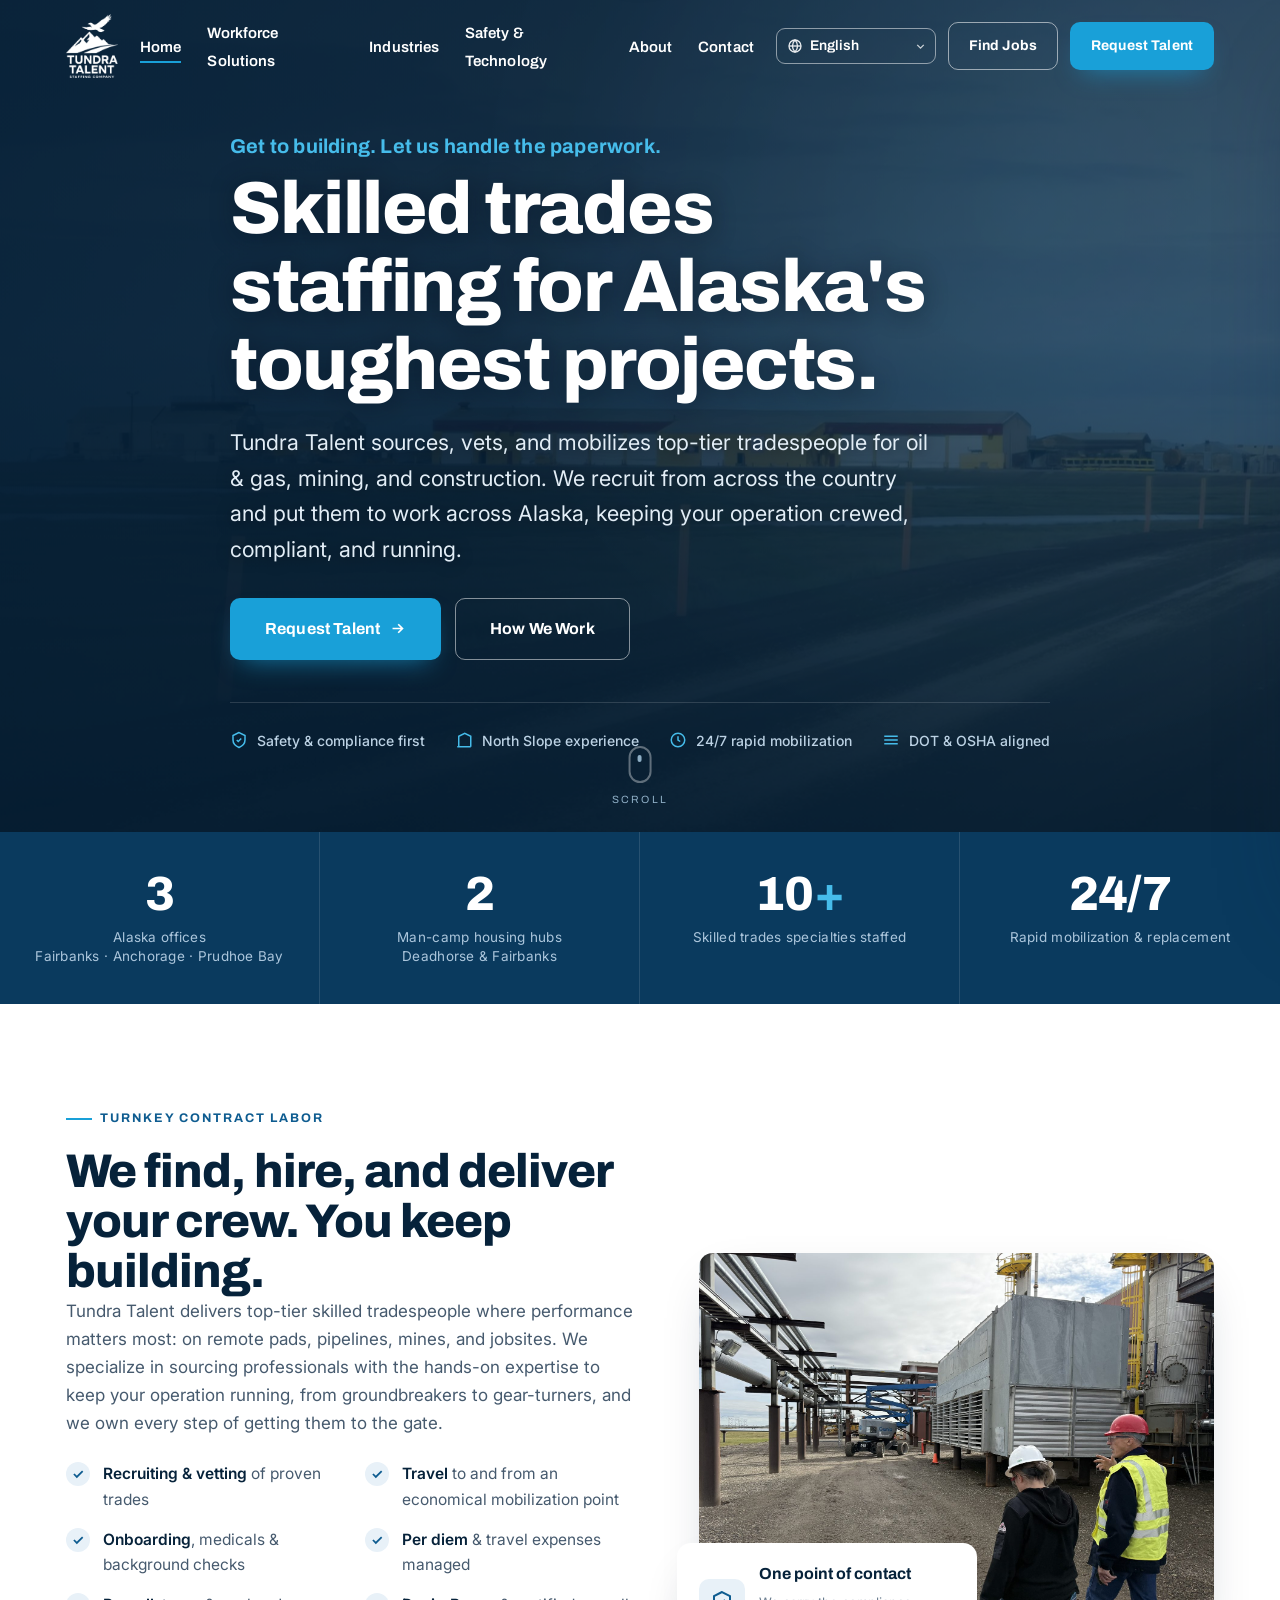
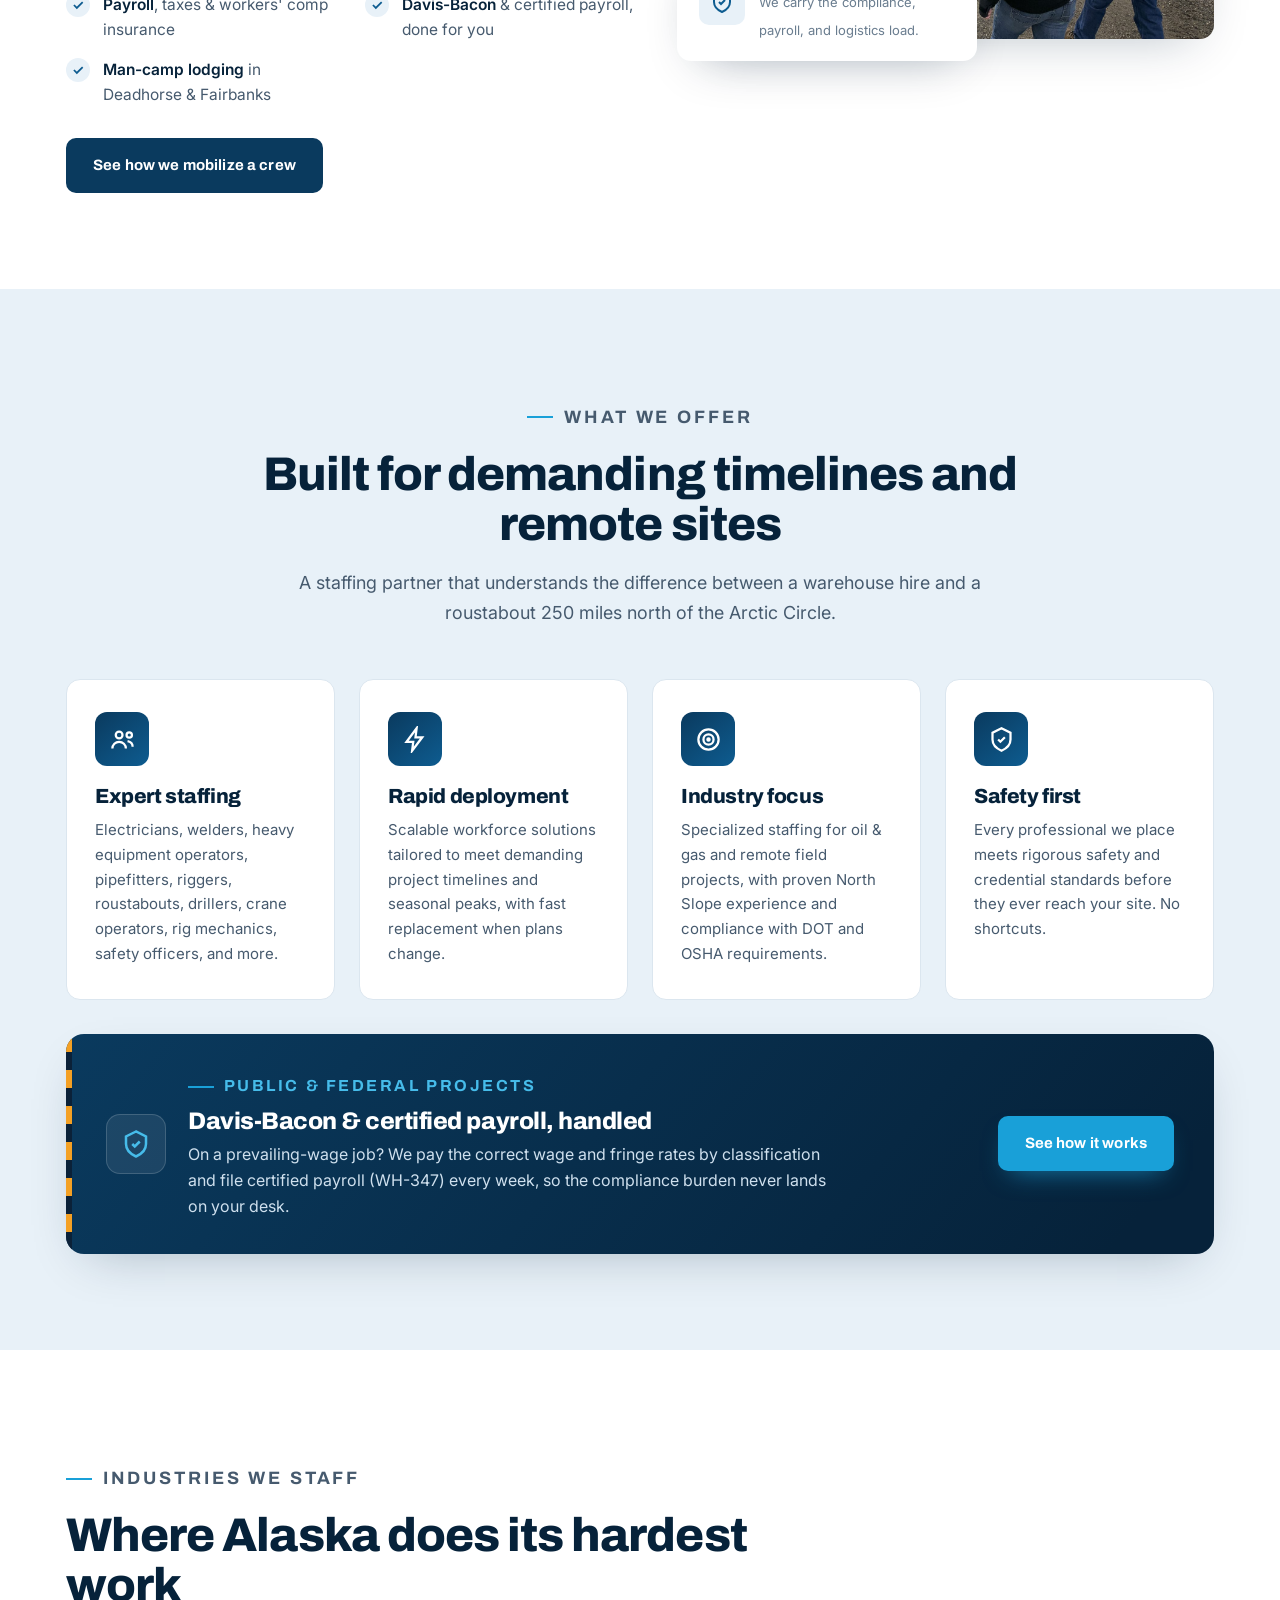
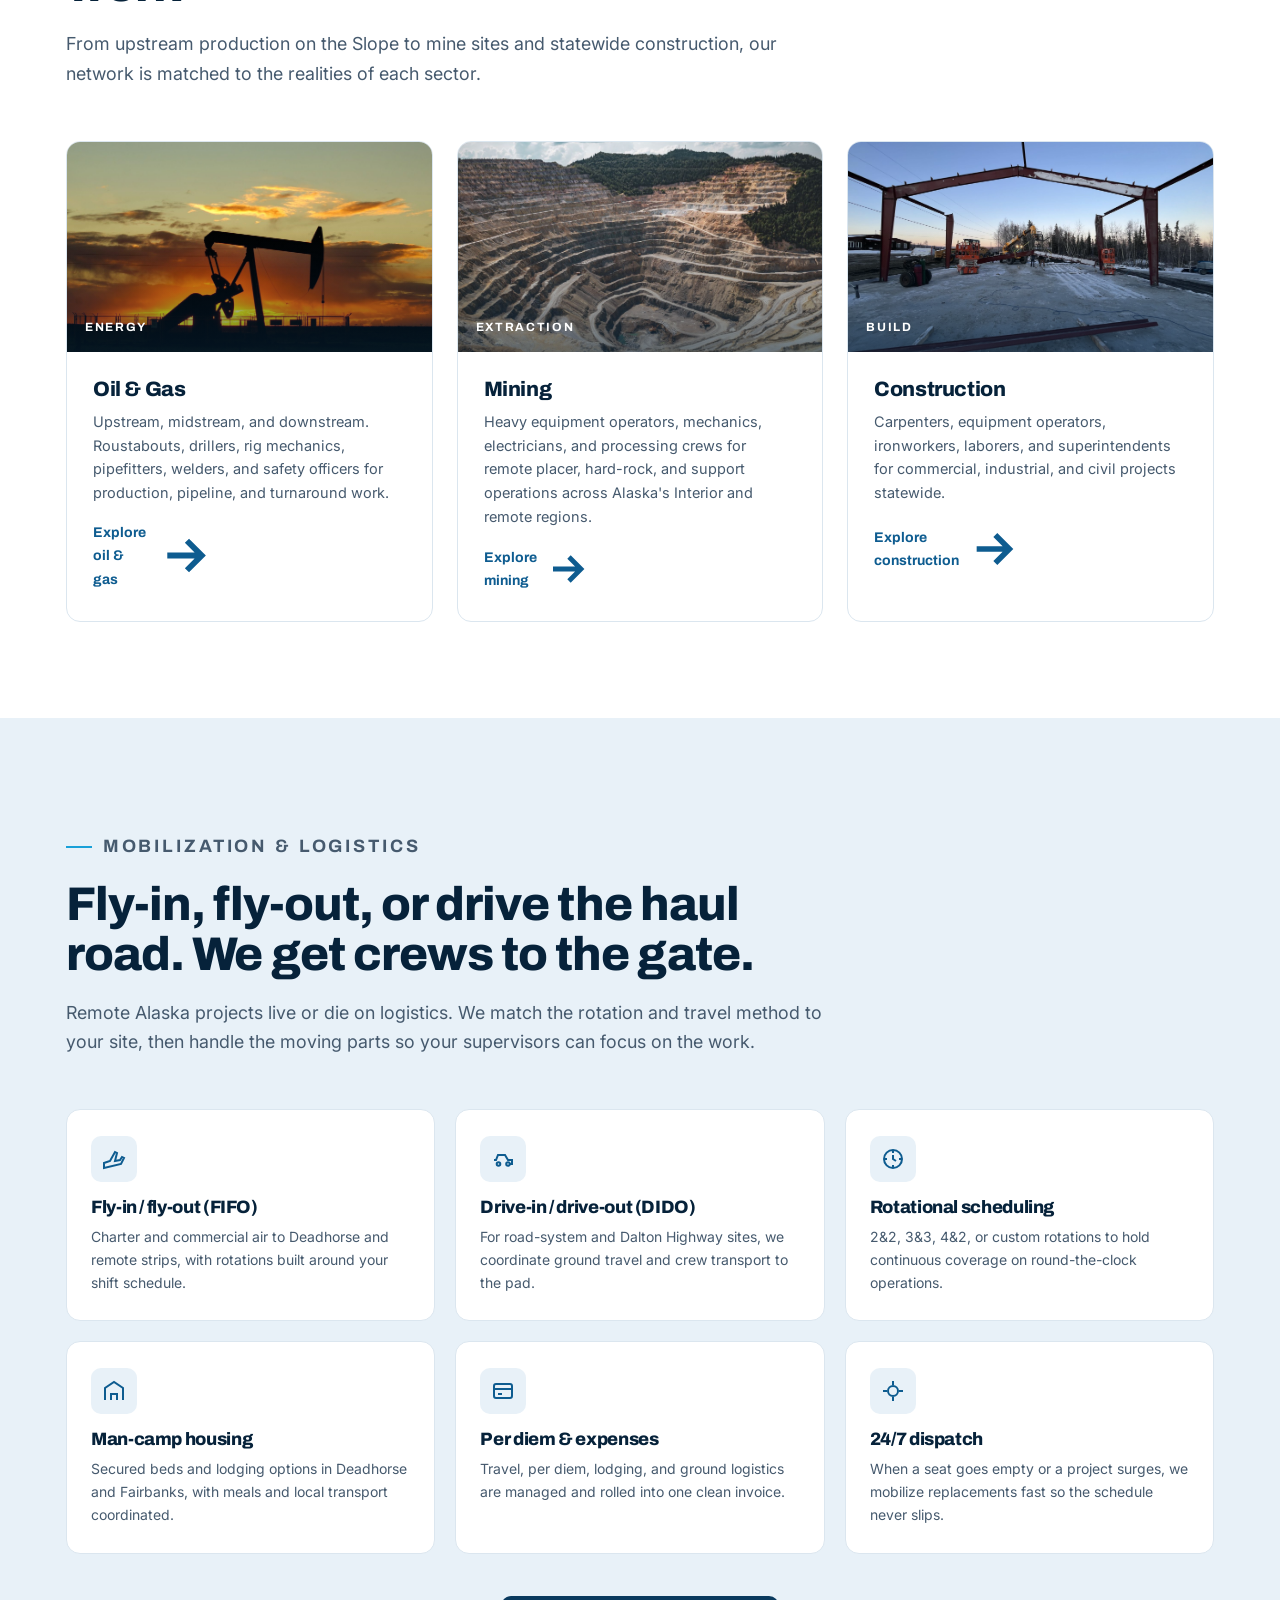
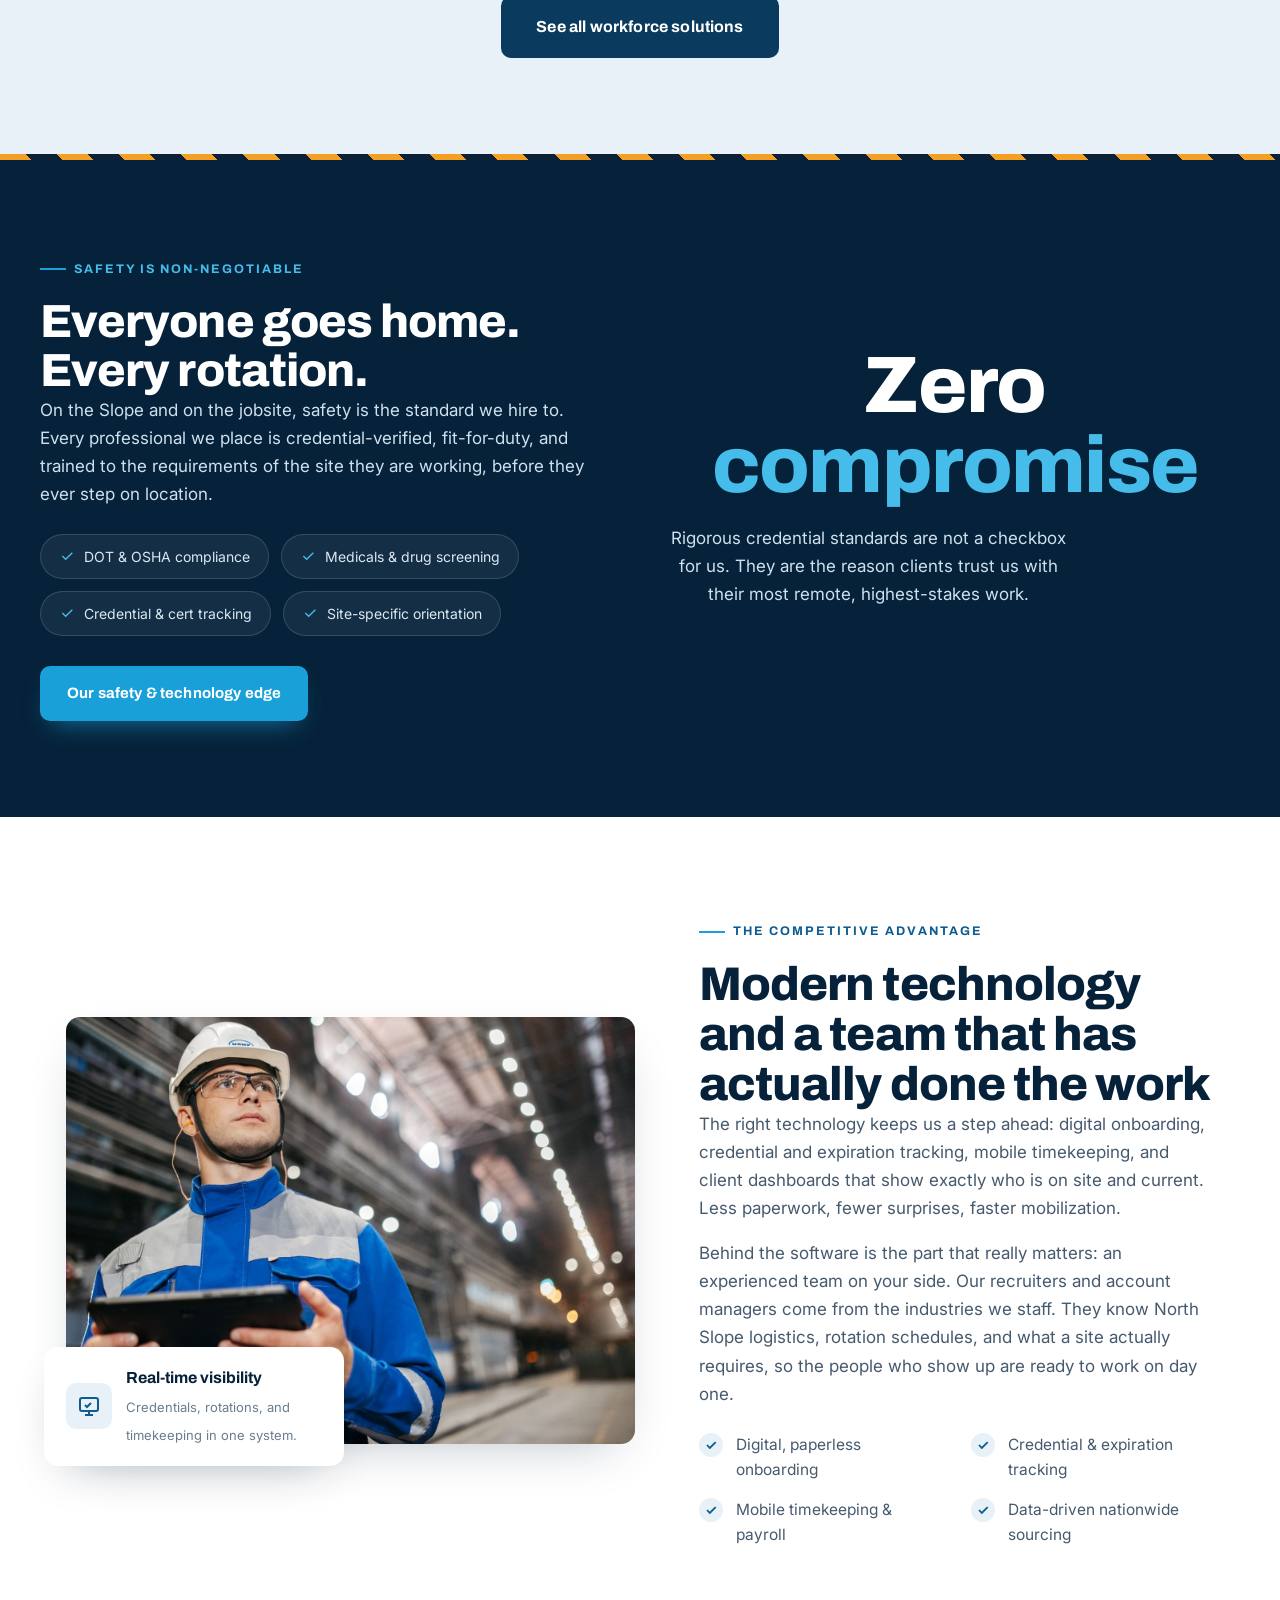
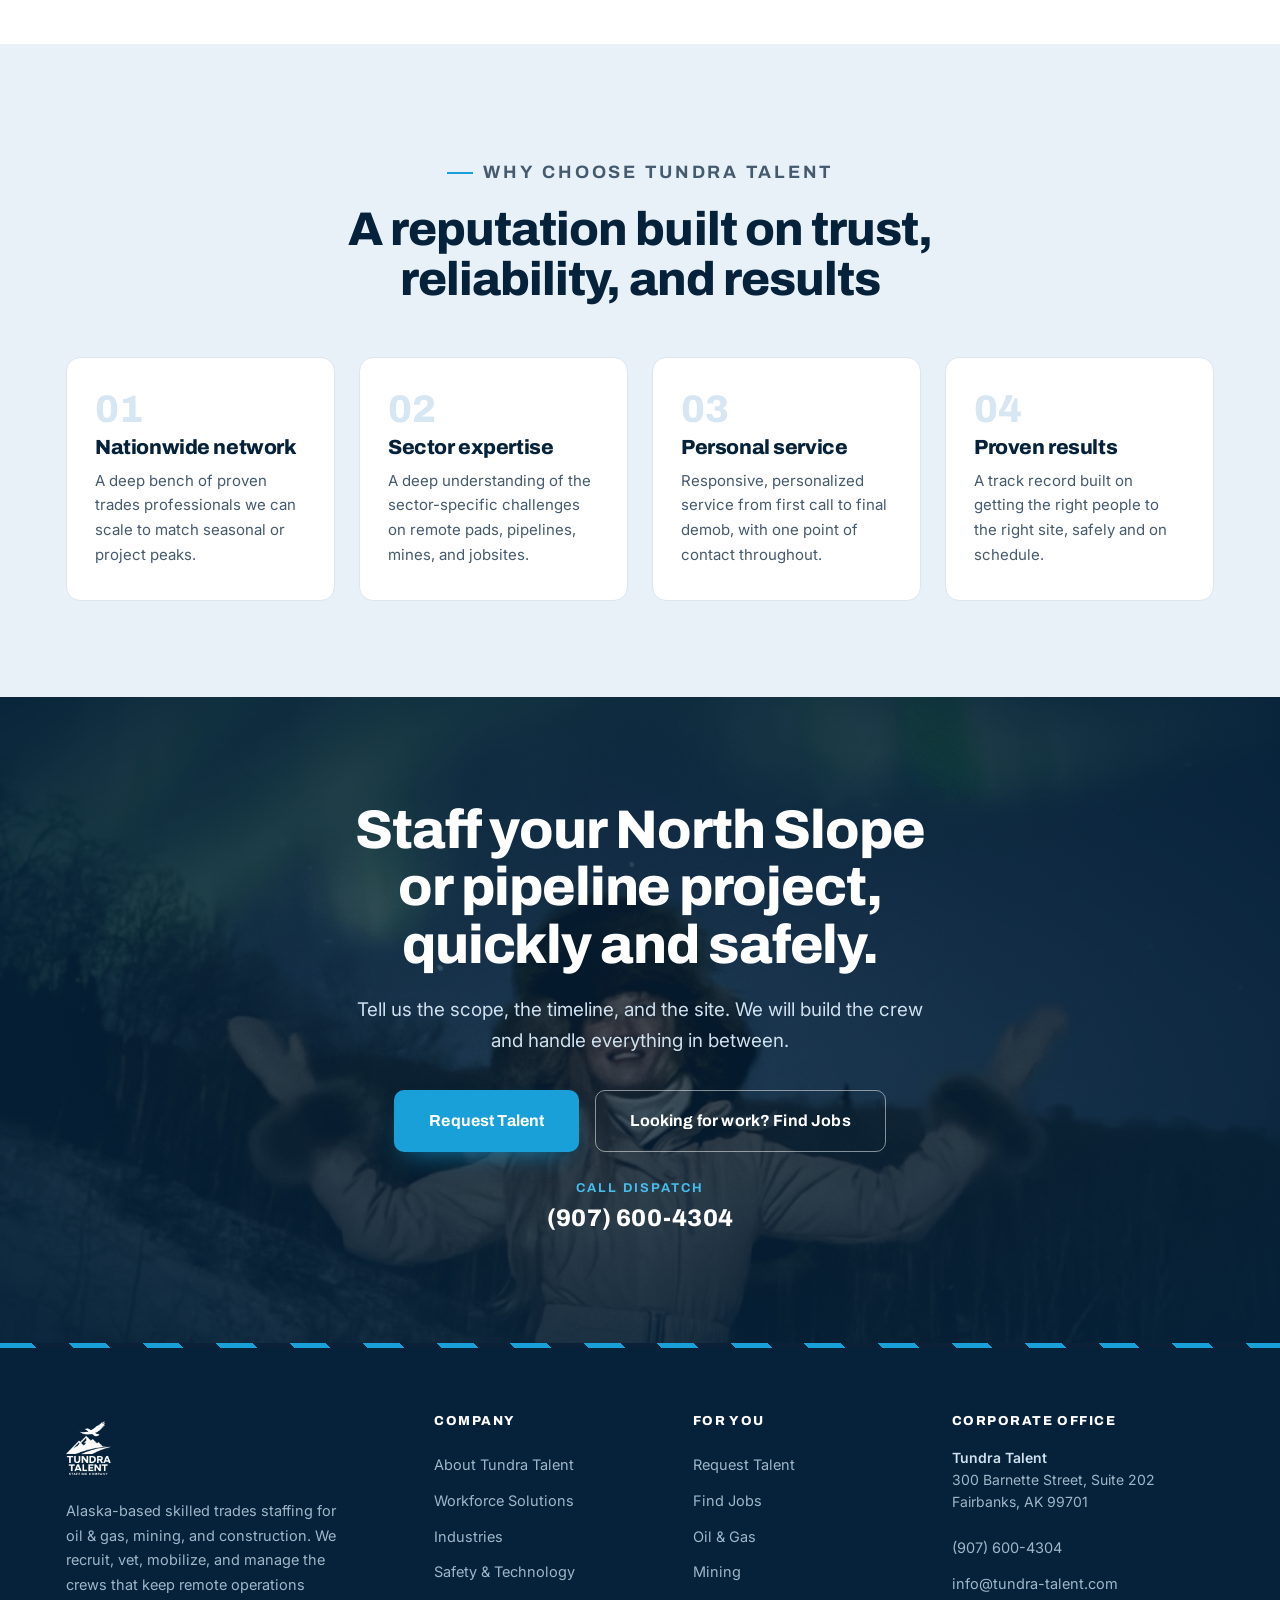
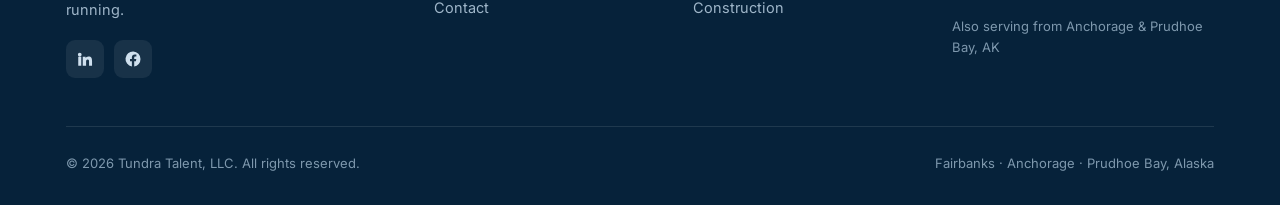
==== commit 65be2ce2: "Add language picker (46 languages) via Google Translate Globe dropdown in the header (and in the mob" ====
--- a/index.html
+++ b/index.html
@@ -27,7 +27,7 @@
 <link rel="preconnect" href="https://fonts.gstatic.com" crossorigin>
 <link href="https://fonts.googleapis.com/css2?family=Archivo:wght@500;600;700;800;900&family=Inter:wght@400;500;600;700&display=swap" rel="stylesheet">
 <link rel="preload" as="image" href="assets/img/frontier-shop.jpg" fetchpriority="high">
-<link rel="stylesheet" href="assets/styles.css?v=7">
+<link rel="stylesheet" href="assets/styles.css?v=8">
 <script type="application/ld+json">
 {
   "@context":"https://schema.org",
@@ -68,6 +68,11 @@
       <li><a href="contact.html">Contact</a></li>
     </ul>
     <div class="nav-cta">
+      <div class="lang notranslate" translate="no">
+        <svg class="globe" aria-hidden="true" viewBox="0 0 24 24" fill="none" stroke="currentColor" stroke-width="2"><circle cx="12" cy="12" r="9"/><path d="M3 12h18"/><path d="M12 3c2.5 2.5 3.8 5.7 3.8 9s-1.3 6.5-3.8 9c-2.5-2.5-3.8-5.7-3.8-9S9.5 5.5 12 3Z"/></svg>
+        <select class="lang-select" aria-label="Choose your language"></select>
+        <svg class="chev" aria-hidden="true" viewBox="0 0 24 24" fill="none" stroke="currentColor" stroke-width="2.6"><path d="m6 9 6 6 6-6"/></svg>
+      </div>
       <a class="btn btn-outline" href="https://jobs.tundra-talent.com" target="_blank" rel="noopener">Find Jobs</a>
       <a class="btn btn-primary" href="contact.html#request">Request Talent</a>
     </div>
@@ -85,6 +90,10 @@
   <a href="contact.html">Contact</a>
   <a class="btn btn-outline" href="https://jobs.tundra-talent.com" target="_blank" rel="noopener">Find Jobs</a>
   <a class="btn btn-primary" href="contact.html#request">Request Talent</a>
+  <div class="lang-mobile notranslate" translate="no">
+    <label>Language / Idioma</label>
+    <select class="lang-select" aria-label="Choose your language"></select>
+  </div>
   <div class="m-contact">Call dispatch: <a href="tel:+19076004304" style="color:inherit">(907) 600-4304</a></div>
 </aside>
 
@@ -400,6 +409,6 @@
   </div>
 </footer>
 
-<script src="assets/app.js?v=2"></script>
+<script src="assets/app.js?v=3"></script>
 </body>
 </html>
--- a/assets/styles.css
+++ b/assets/styles.css
@@ -472,3 +472,37 @@
 .callout h3{color:#fff;font-size:1.5rem;margin:0 0 6px;line-height:1.12}
 .callout p{color:#cfe0ee;margin:0;font-size:1rem;max-width:64ch}
 @media(max-width:760px){.callout{padding:28px 24px}.callout .c-main{gap:16px}.callout .btn{width:100%;justify-content:center}}
+
+/* ---------- language switcher ---------- */
+.lang{position:relative;display:inline-flex;align-items:center}
+.lang .globe{position:absolute;left:11px;width:16px;height:16px;pointer-events:none;color:#fff;opacity:.9}
+.lang .chev{position:absolute;right:9px;width:13px;height:13px;pointer-events:none;color:#fff;opacity:.75}
+.lang select{appearance:none;-webkit-appearance:none;-moz-appearance:none;
+  background:transparent;border:1.5px solid rgba(255,255,255,.5);color:#fff;
+  font-family:"Archivo",sans-serif;font-weight:600;font-size:14px;line-height:1;
+  border-radius:9px;padding:10px 28px 10px 33px;cursor:pointer;max-width:160px;
+  transition:background .2s,border-color .2s}
+.lang select:hover{background:rgba(255,255,255,.12)}
+.lang select:focus-visible{outline:3px solid var(--glacier);outline-offset:2px}
+.lang select option{color:#11202e;background:#fff}
+header.site.solid .lang select{border-color:var(--line);color:var(--ink)}
+header.site.solid .lang .globe,header.site.solid .lang .chev{color:var(--ink)}
+header.site.solid .lang select:hover{background:var(--ice)}
+
+.lang-mobile{margin-top:20px}
+.lang-mobile label{display:block;color:var(--glacier-2);font-family:"Archivo",sans-serif;font-weight:700;
+  font-size:11.5px;letter-spacing:.14em;text-transform:uppercase;margin-bottom:9px}
+.lang-mobile select{width:100%;appearance:none;-webkit-appearance:none;-moz-appearance:none;
+  background:rgba(255,255,255,.06) url("data:image/svg+xml;utf8,<svg xmlns='http://www.w3.org/2000/svg' width='14' height='14' fill='none' stroke='%2346BCEA' stroke-width='2.5' viewBox='0 0 24 24'><path d='m6 9 6 6 6-6'/></svg>") no-repeat right 14px center;
+  border:1px solid rgba(255,255,255,.18);color:#fff;font-family:"Archivo",sans-serif;font-weight:600;
+  font-size:16px;border-radius:10px;padding:13px 38px 13px 15px;cursor:pointer}
+.lang-mobile select option{color:#11202e;background:#fff}
+
+/* Google Translate: hide its injected banner/branding, keep layout stable */
+.goog-te-banner-frame,iframe.skiptranslate,.goog-te-gadget-icon,#goog-gt-tt,.goog-te-balloon-frame{display:none!important}
+body{top:0!important;position:static!important}
+.goog-te-gadget{height:0;overflow:hidden;font-size:0}
+#google_translate_element{position:absolute!important;left:-9999px!important;top:-9999px!important;height:0!important;width:0!important;overflow:hidden}
+.goog-tooltip,.goog-text-highlight{background:none!important;box-shadow:none!important}
+
+@media(max-width:760px){ .lang{display:none} }
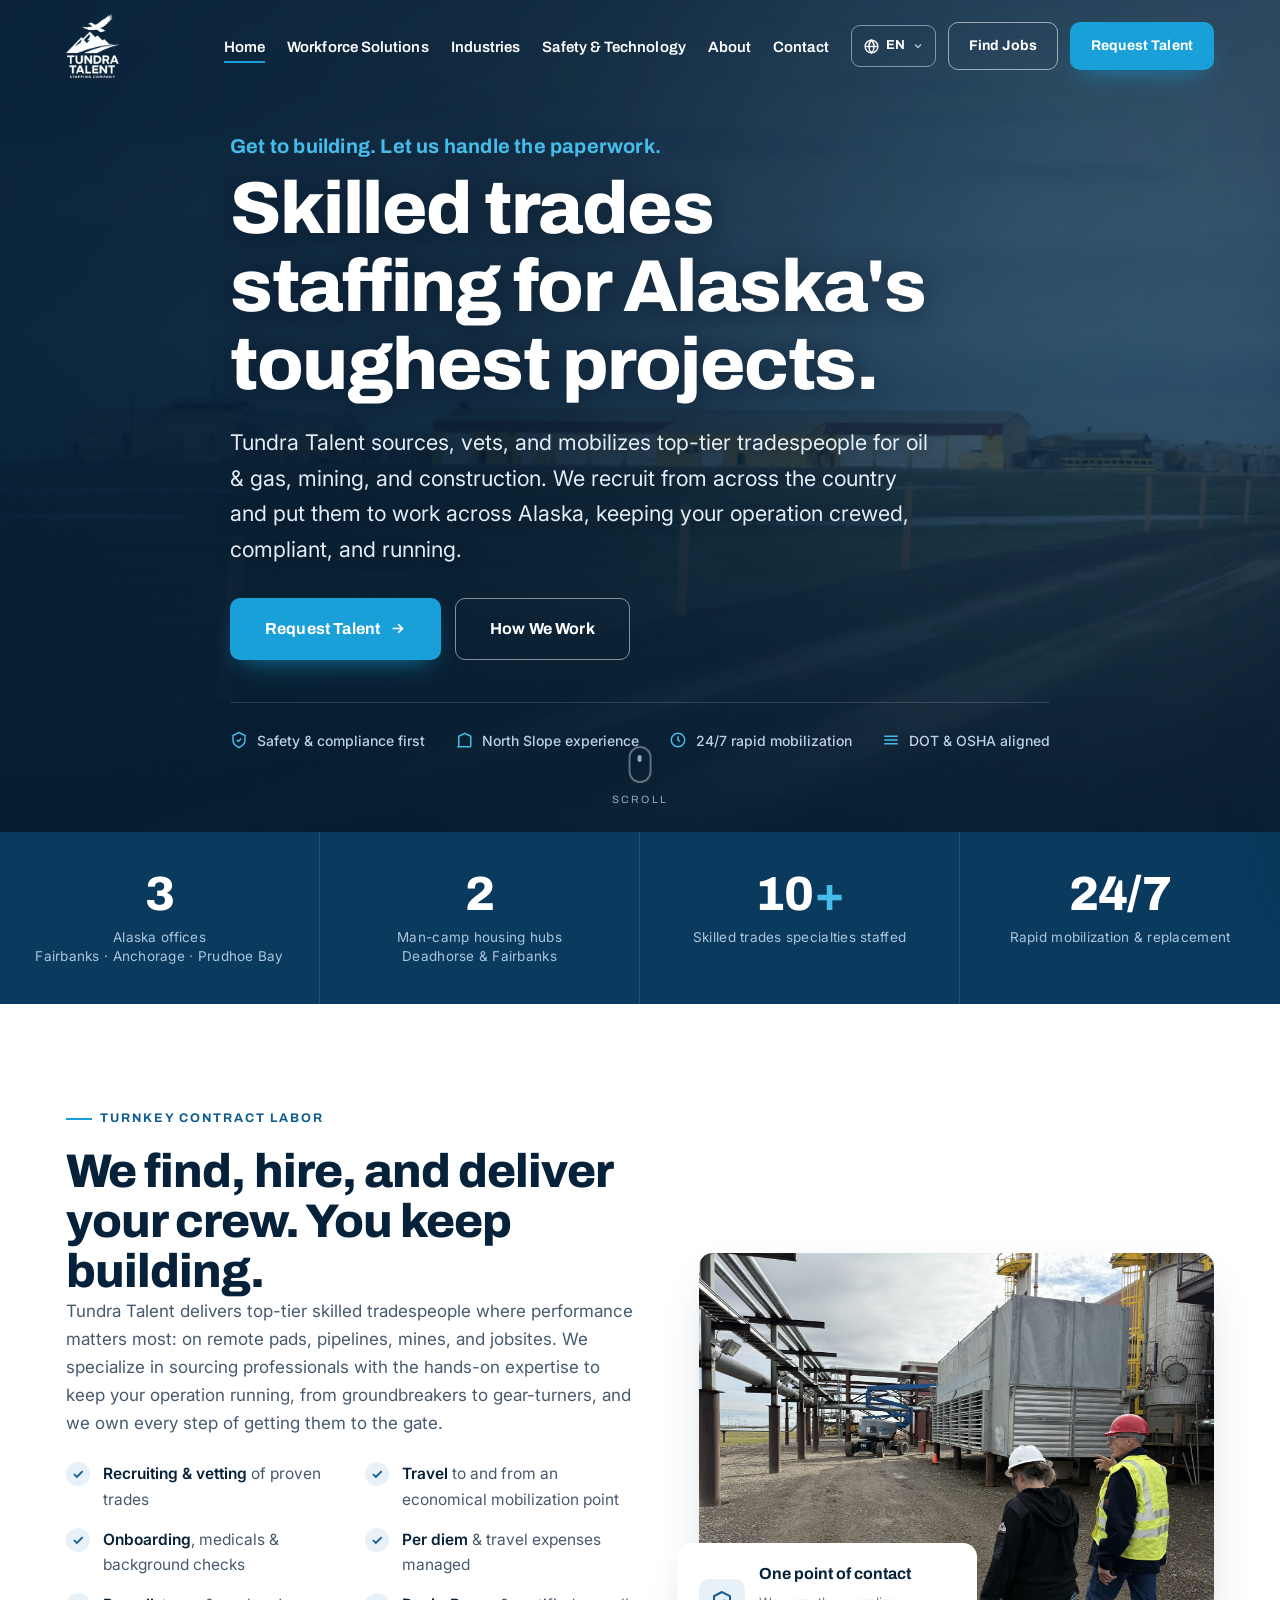
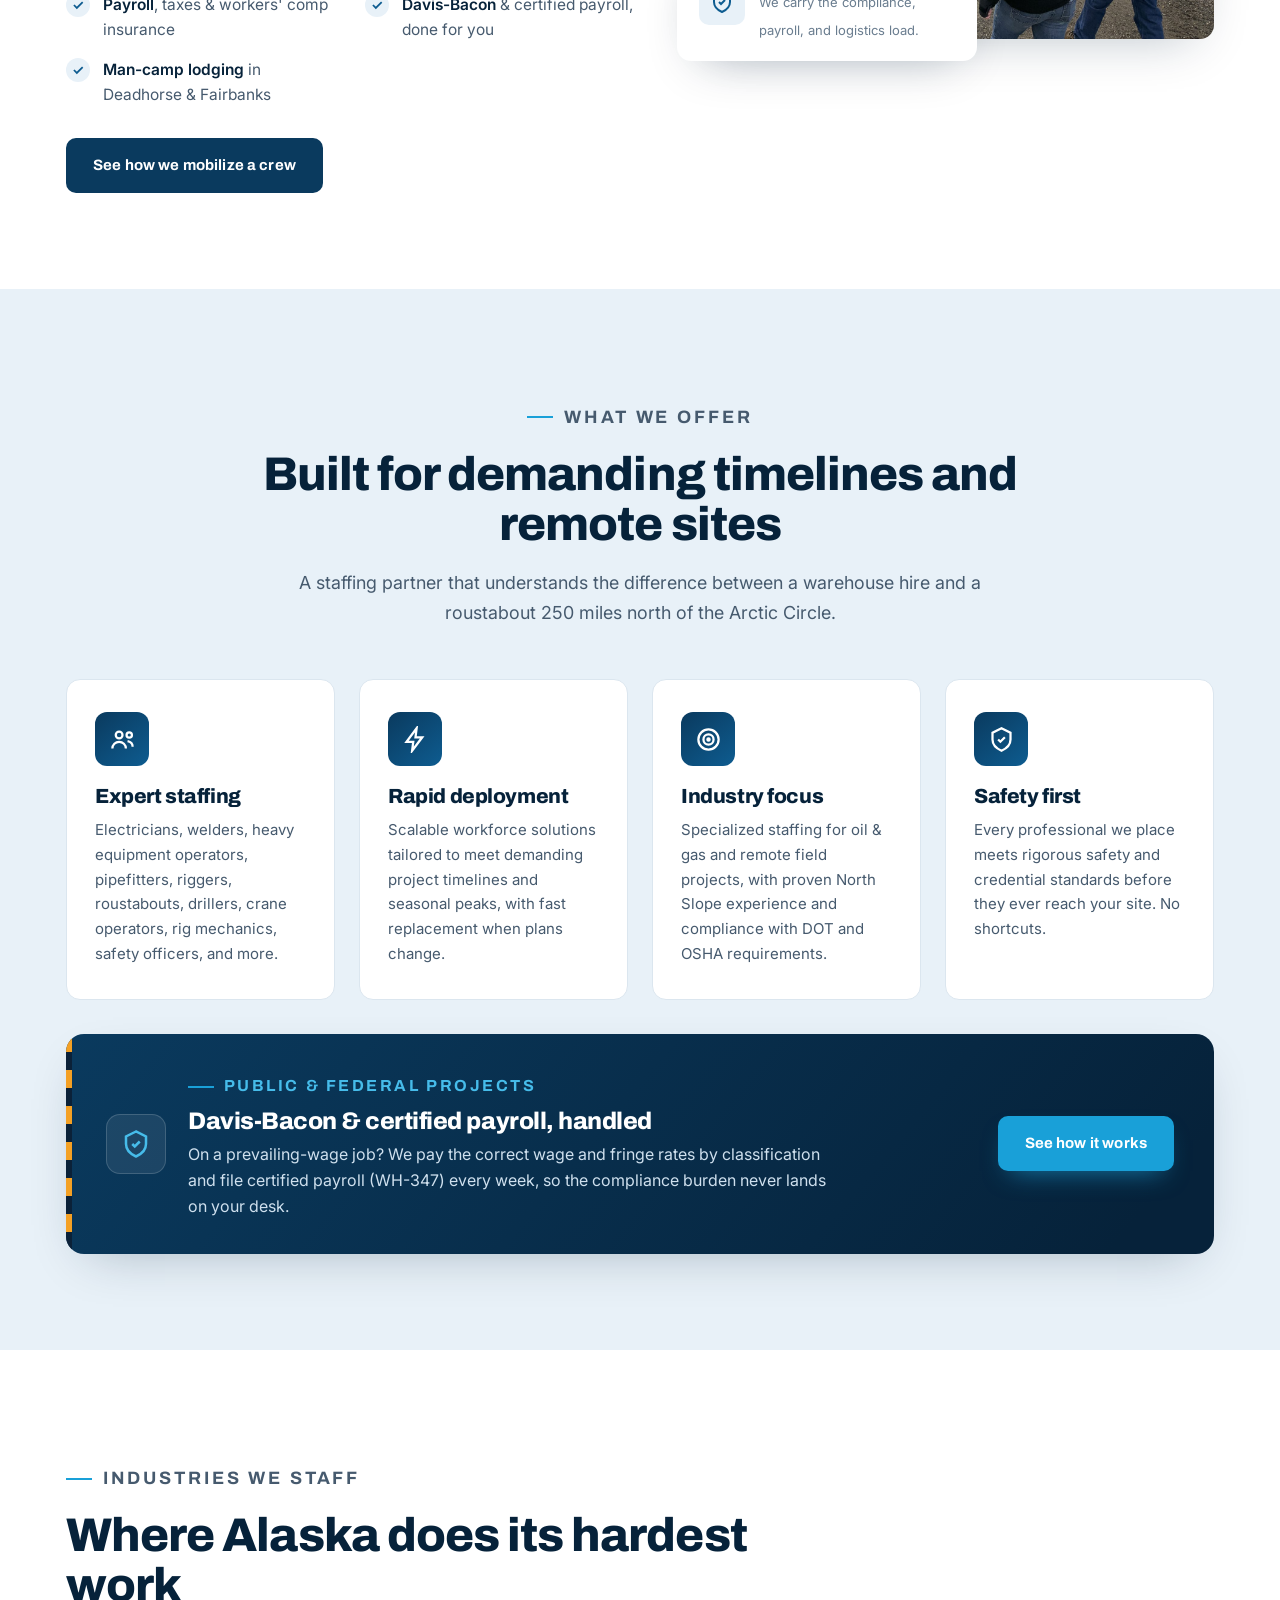
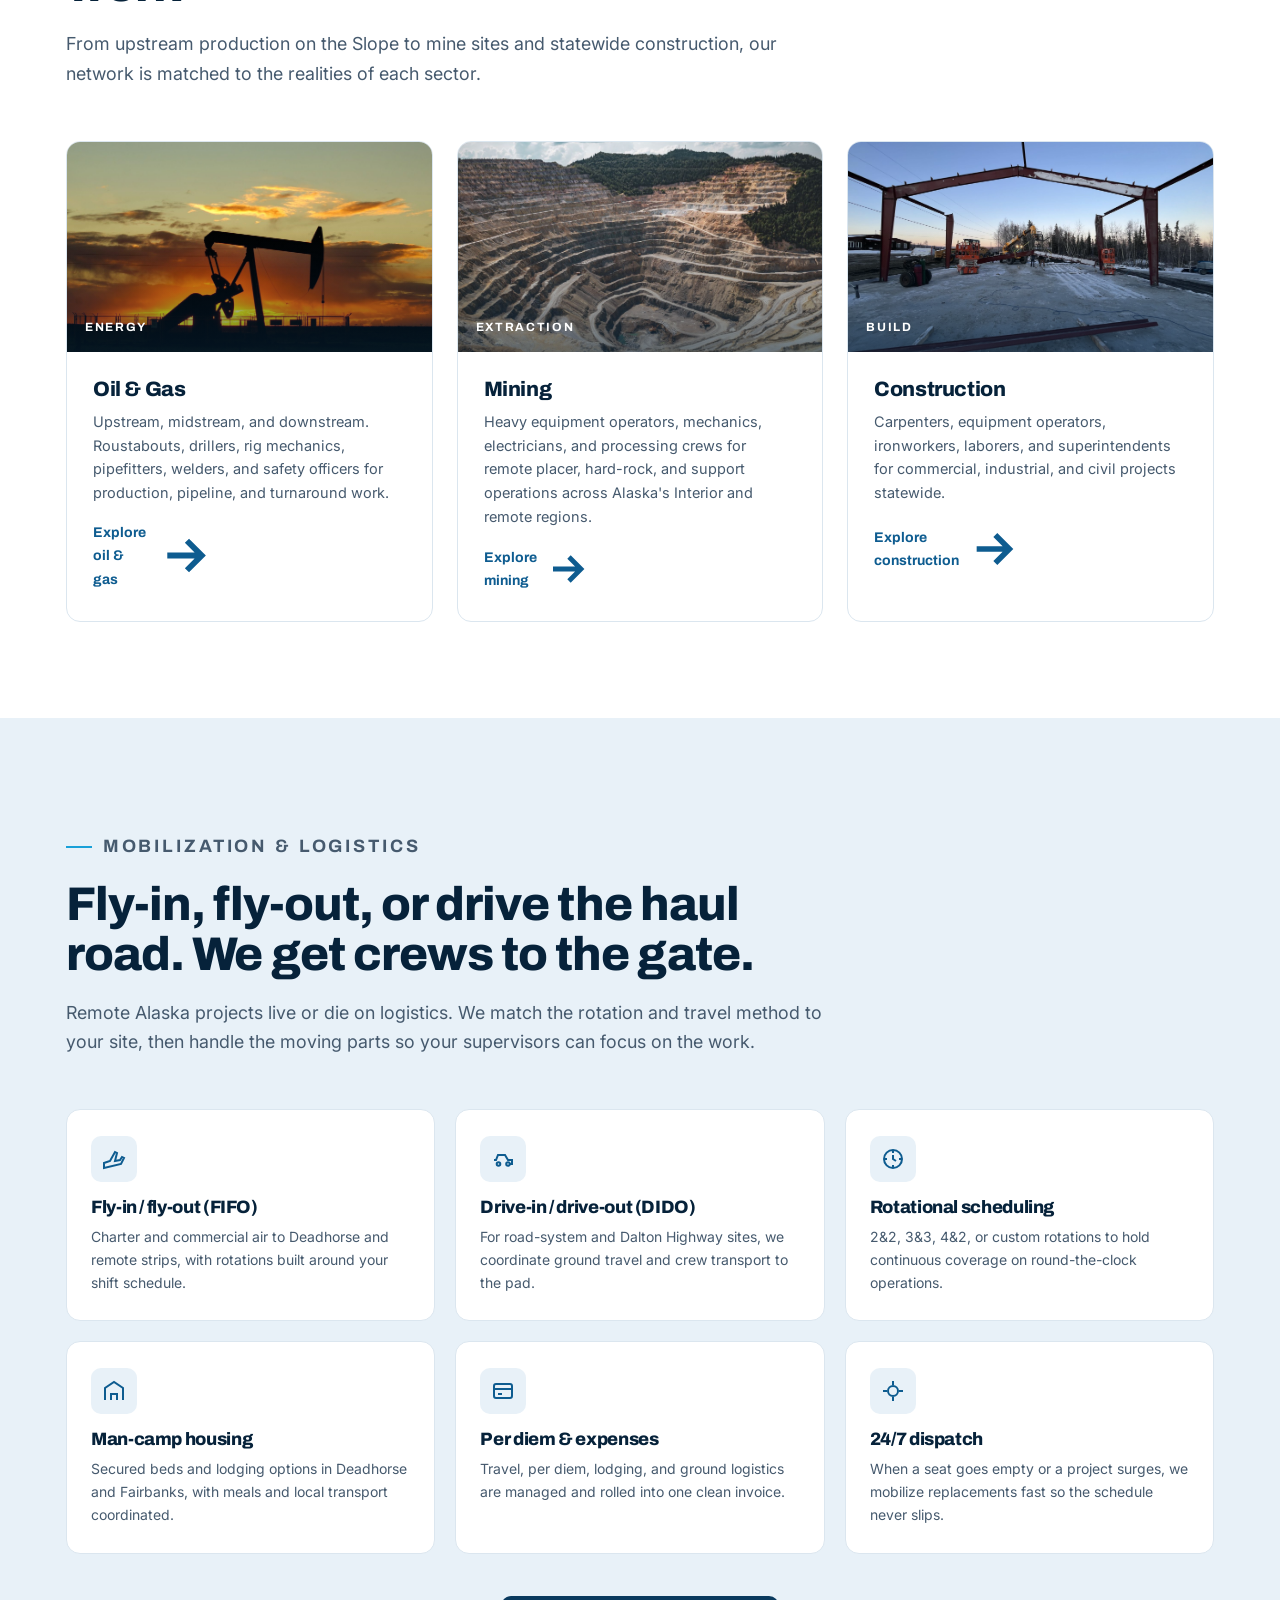
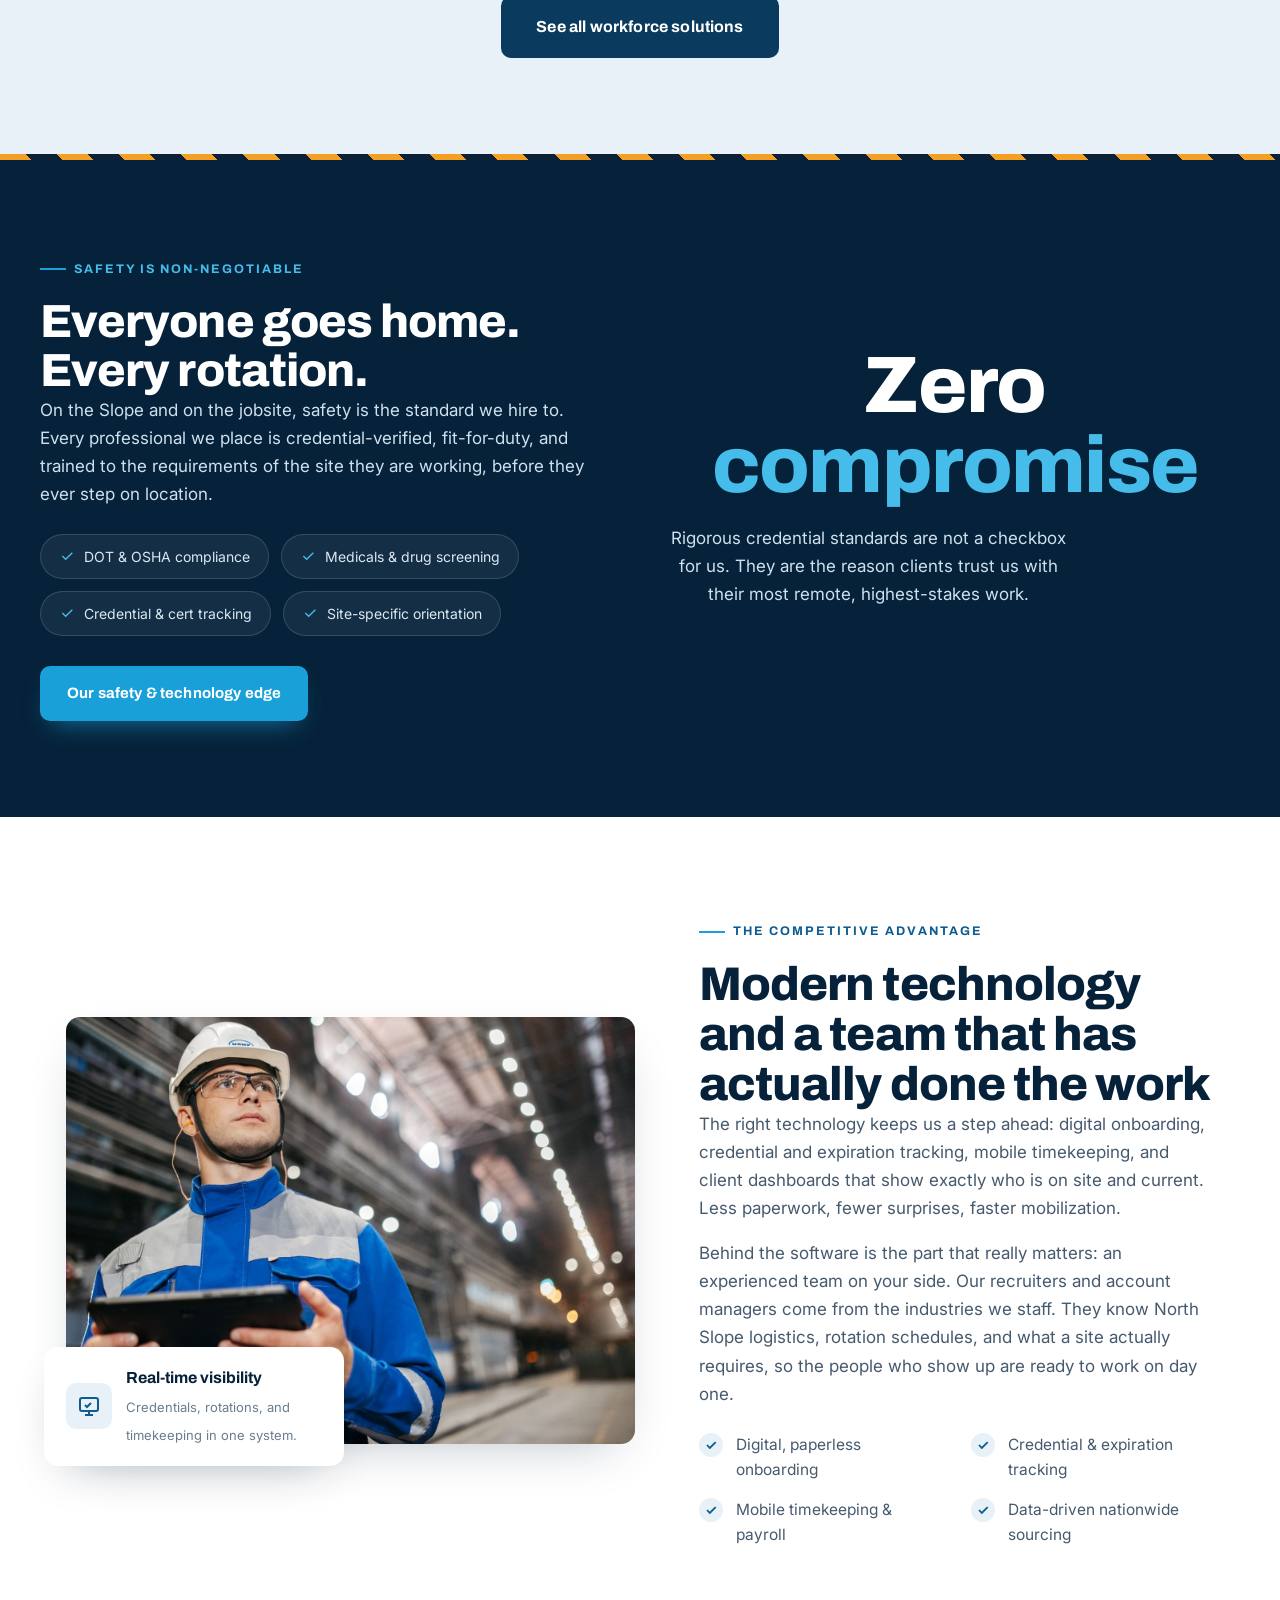
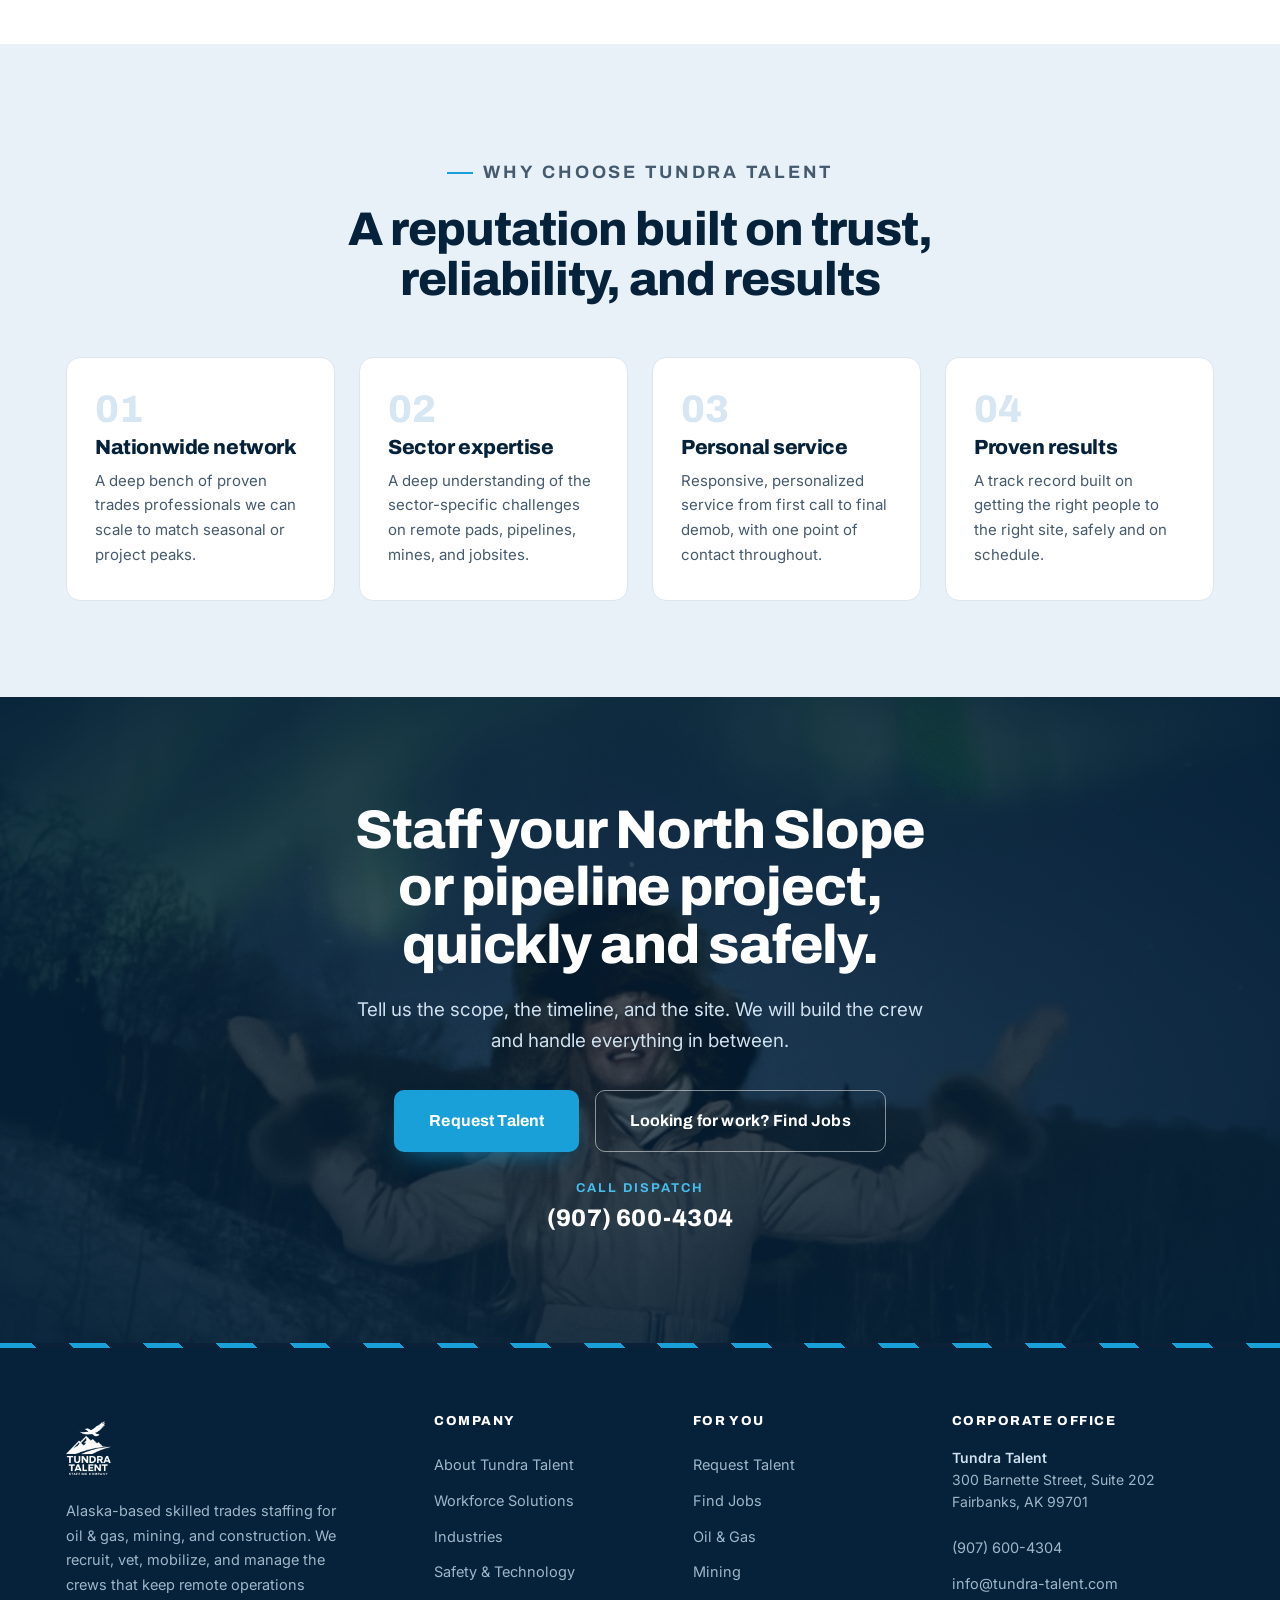
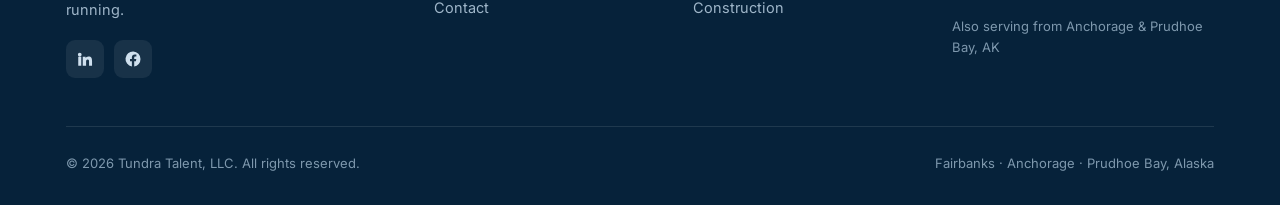
==== commit 7eb14b91: "Fix crowded header nav: compact language button, no wrapping The wide language <select> crowded the " ====
--- a/index.html
+++ b/index.html
@@ -27,7 +27,7 @@
 <link rel="preconnect" href="https://fonts.gstatic.com" crossorigin>
 <link href="https://fonts.googleapis.com/css2?family=Archivo:wght@500;600;700;800;900&family=Inter:wght@400;500;600;700&display=swap" rel="stylesheet">
 <link rel="preload" as="image" href="assets/img/frontier-shop.jpg" fetchpriority="high">
-<link rel="stylesheet" href="assets/styles.css?v=8">
+<link rel="stylesheet" href="assets/styles.css?v=9">
 <script type="application/ld+json">
 {
   "@context":"https://schema.org",
@@ -70,8 +70,9 @@
     <div class="nav-cta">
       <div class="lang notranslate" translate="no">
         <svg class="globe" aria-hidden="true" viewBox="0 0 24 24" fill="none" stroke="currentColor" stroke-width="2"><circle cx="12" cy="12" r="9"/><path d="M3 12h18"/><path d="M12 3c2.5 2.5 3.8 5.7 3.8 9s-1.3 6.5-3.8 9c-2.5-2.5-3.8-5.7-3.8-9S9.5 5.5 12 3Z"/></svg>
+        <span class="lang-code" aria-hidden="true">EN</span>
+        <svg class="chev" aria-hidden="true" viewBox="0 0 24 24" fill="none" stroke="currentColor" stroke-width="2.6"><path d="m6 9 6 6 6-6"/></svg>
         <select class="lang-select" aria-label="Choose your language"></select>
-        <svg class="chev" aria-hidden="true" viewBox="0 0 24 24" fill="none" stroke="currentColor" stroke-width="2.6"><path d="m6 9 6 6 6-6"/></svg>
       </div>
       <a class="btn btn-outline" href="https://jobs.tundra-talent.com" target="_blank" rel="noopener">Find Jobs</a>
       <a class="btn btn-primary" href="contact.html#request">Request Talent</a>
@@ -409,6 +410,6 @@
   </div>
 </footer>
 
-<script src="assets/app.js?v=3"></script>
+<script src="assets/app.js?v=4"></script>
 </body>
 </html>
--- a/assets/styles.css
+++ b/assets/styles.css
@@ -82,9 +82,10 @@
 .brand .logo-dark{display:none}
 header.site.solid .brand .logo-light{display:none}
 header.site.solid .brand .logo-dark{display:block}
-.nav-links{display:flex;align-items:center;gap:26px;list-style:none;margin:0;padding:0}
+.nav-links{display:flex;align-items:center;gap:22px;list-style:none;margin:0;padding:0;flex:0 1 auto}
+.nav-links li{flex:none}
 .nav-links a{font-family:"Archivo",sans-serif;font-weight:600;font-size:15px;color:#fff;
-  letter-spacing:.005em;position:relative;padding:6px 0;transition:color .2s}
+  letter-spacing:.005em;position:relative;padding:6px 0;transition:color .2s;white-space:nowrap}
 header.site.solid .nav-links a{color:var(--ink)}
 .nav-links a::after{content:"";position:absolute;left:0;right:100%;bottom:-2px;height:2px;
   background:var(--glacier);transition:right .3s var(--ease)}
@@ -474,20 +475,21 @@
 @media(max-width:760px){.callout{padding:28px 24px}.callout .c-main{gap:16px}.callout .btn{width:100%;justify-content:center}}
 
 /* ---------- language switcher ---------- */
-.lang{position:relative;display:inline-flex;align-items:center}
-.lang .globe{position:absolute;left:11px;width:16px;height:16px;pointer-events:none;color:#fff;opacity:.9}
-.lang .chev{position:absolute;right:9px;width:13px;height:13px;pointer-events:none;color:#fff;opacity:.75}
-.lang select{appearance:none;-webkit-appearance:none;-moz-appearance:none;
-  background:transparent;border:1.5px solid rgba(255,255,255,.5);color:#fff;
-  font-family:"Archivo",sans-serif;font-weight:600;font-size:14px;line-height:1;
-  border-radius:9px;padding:10px 28px 10px 33px;cursor:pointer;max-width:160px;
+.lang{position:relative;display:inline-flex;align-items:center;gap:6px;flex:none;
+  border:1.5px solid rgba(255,255,255,.45);border-radius:9px;padding:9px 11px;cursor:pointer;
   transition:background .2s,border-color .2s}
-.lang select:hover{background:rgba(255,255,255,.12)}
-.lang select:focus-visible{outline:3px solid var(--glacier);outline-offset:2px}
-.lang select option{color:#11202e;background:#fff}
-header.site.solid .lang select{border-color:var(--line);color:var(--ink)}
-header.site.solid .lang .globe,header.site.solid .lang .chev{color:var(--ink)}
-header.site.solid .lang select:hover{background:var(--ice)}
+.lang:hover{background:rgba(255,255,255,.12)}
+.lang:focus-within{outline:3px solid var(--glacier);outline-offset:2px}
+.lang .globe{width:17px;height:17px;color:#fff;flex:none;pointer-events:none}
+.lang .lang-code{font-family:"Archivo",sans-serif;font-weight:700;font-size:13px;letter-spacing:.04em;
+  color:#fff;pointer-events:none}
+.lang .chev{width:12px;height:12px;color:#fff;opacity:.7;flex:none;pointer-events:none}
+.lang select{position:absolute;inset:0;width:100%;height:100%;opacity:0;cursor:pointer;
+  border:0;margin:0;font-size:16px;appearance:none;-webkit-appearance:none}
+.lang select option{color:#11202e;background:#fff;font-size:14px}
+header.site.solid .lang{border-color:var(--line)}
+header.site.solid .lang:hover{background:var(--ice)}
+header.site.solid .lang .globe,header.site.solid .lang .lang-code,header.site.solid .lang .chev{color:var(--ink)}
 
 .lang-mobile{margin-top:20px}
 .lang-mobile label{display:block;color:var(--glacier-2);font-family:"Archivo",sans-serif;font-weight:700;
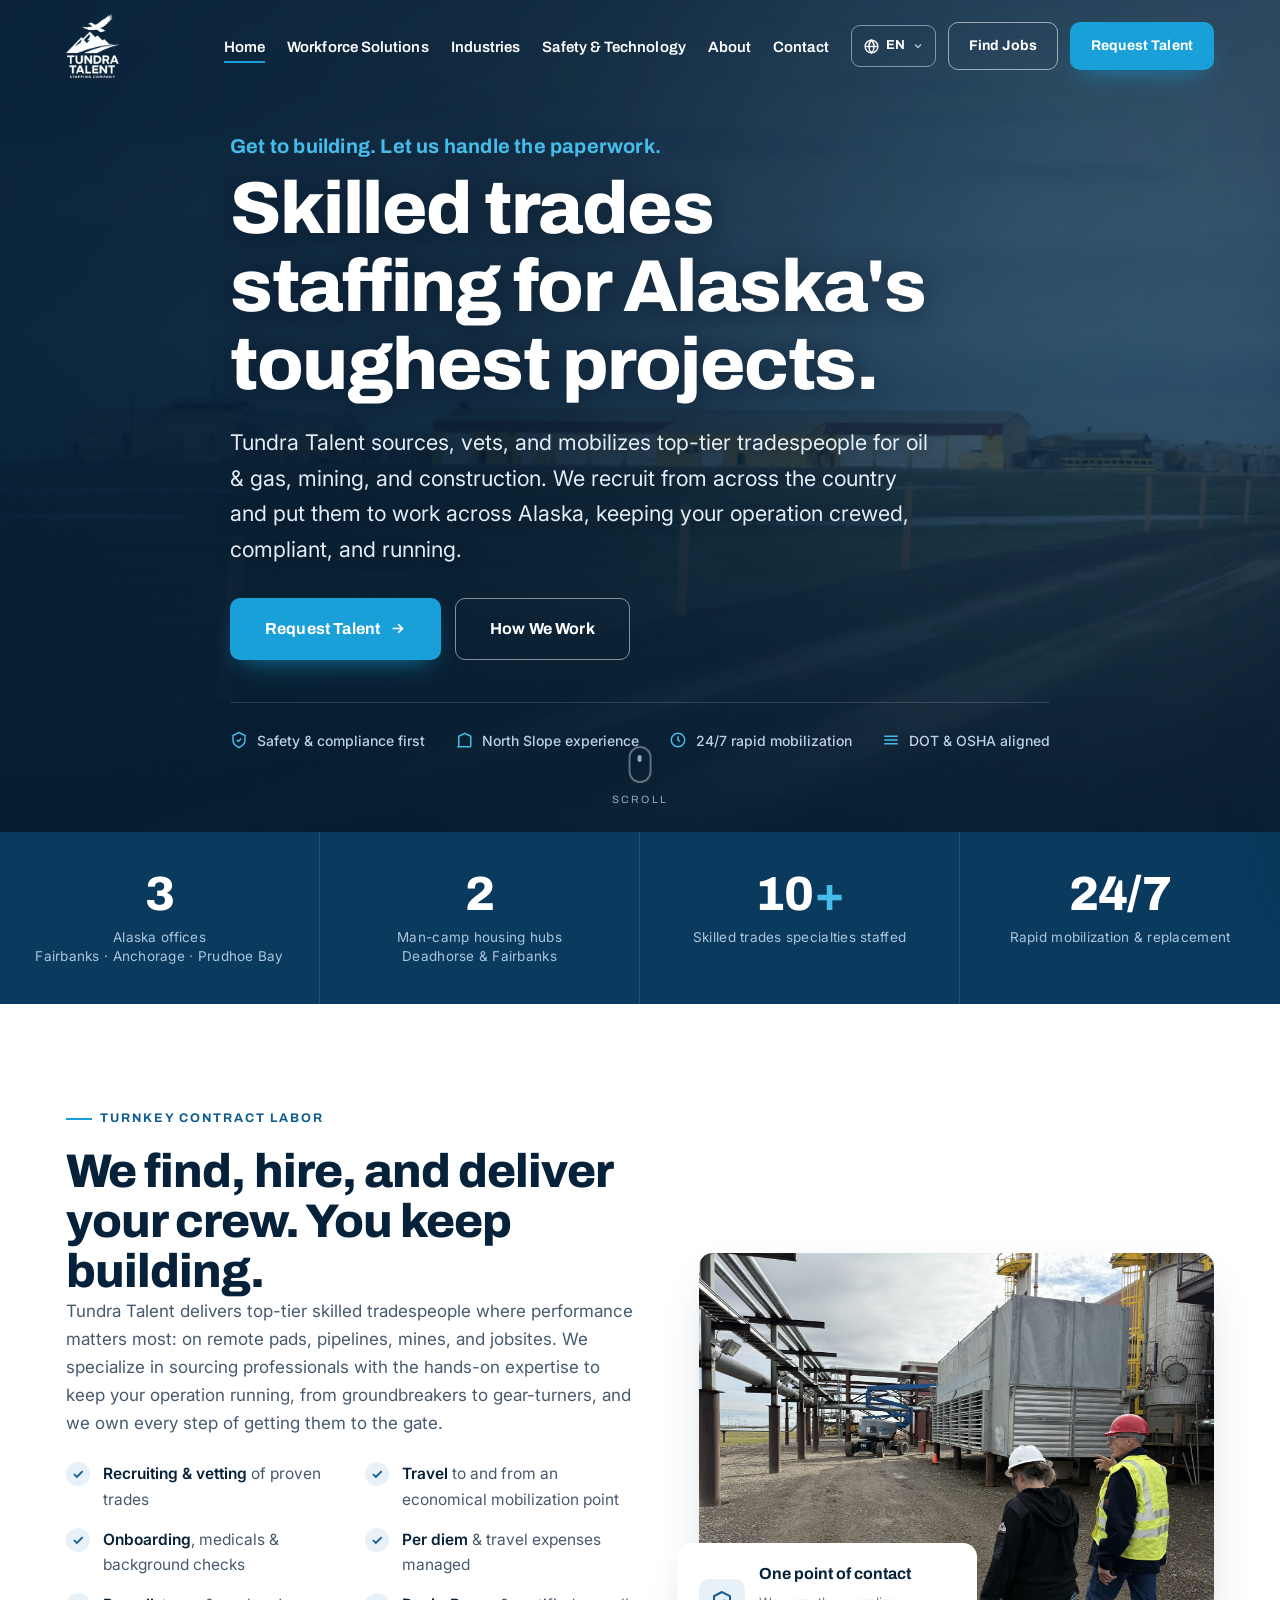
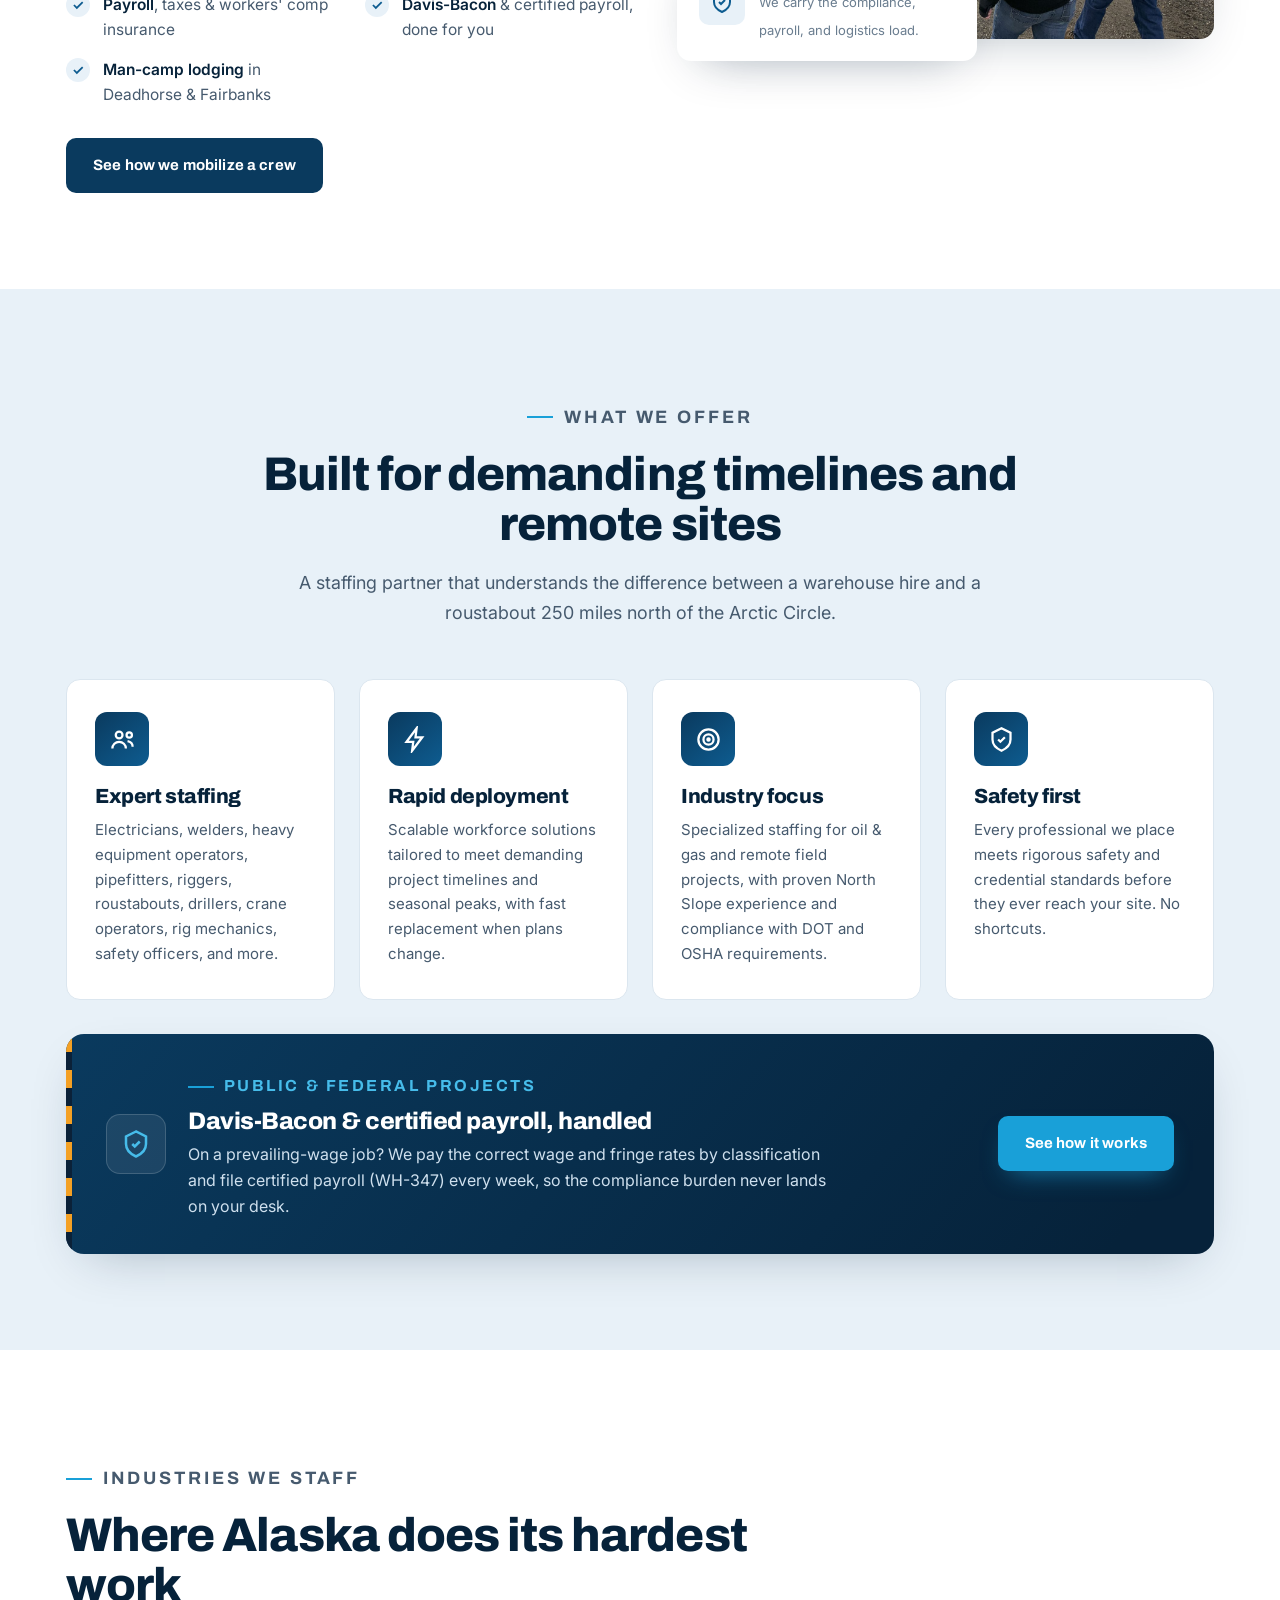
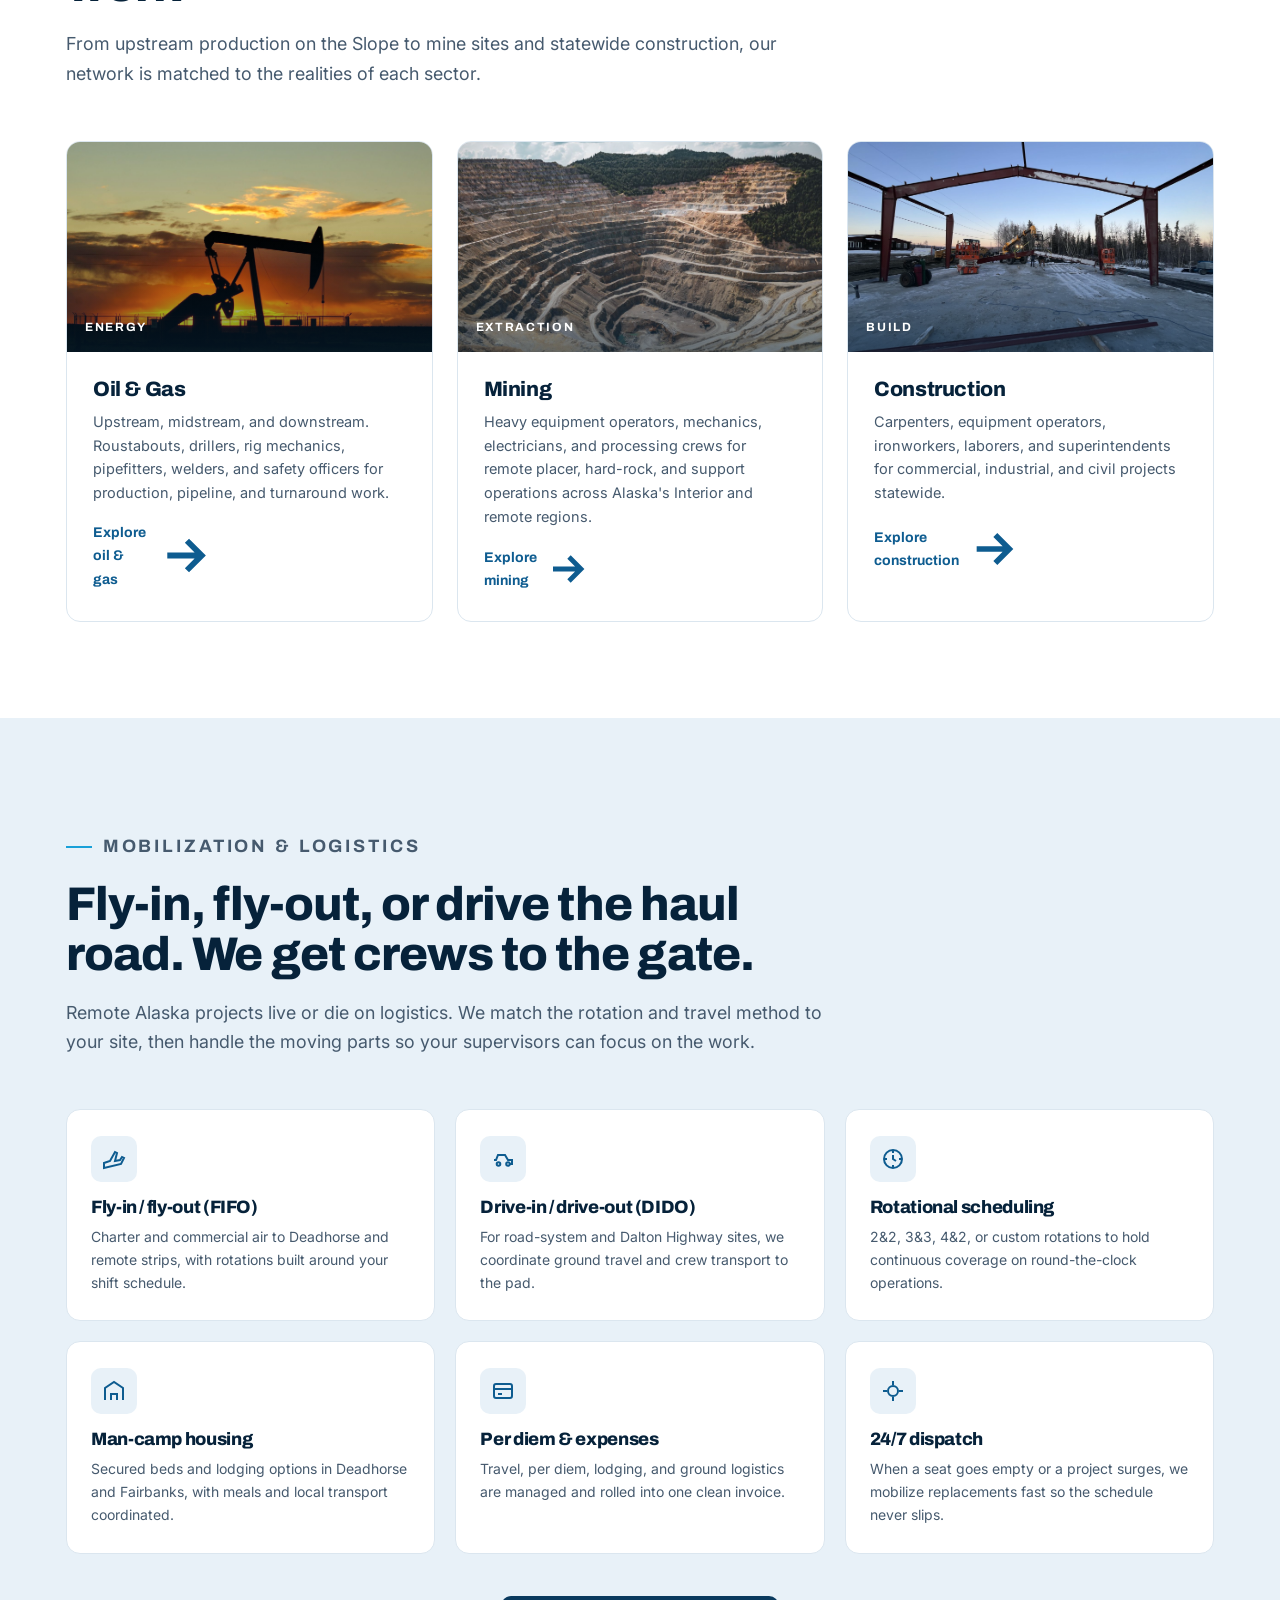
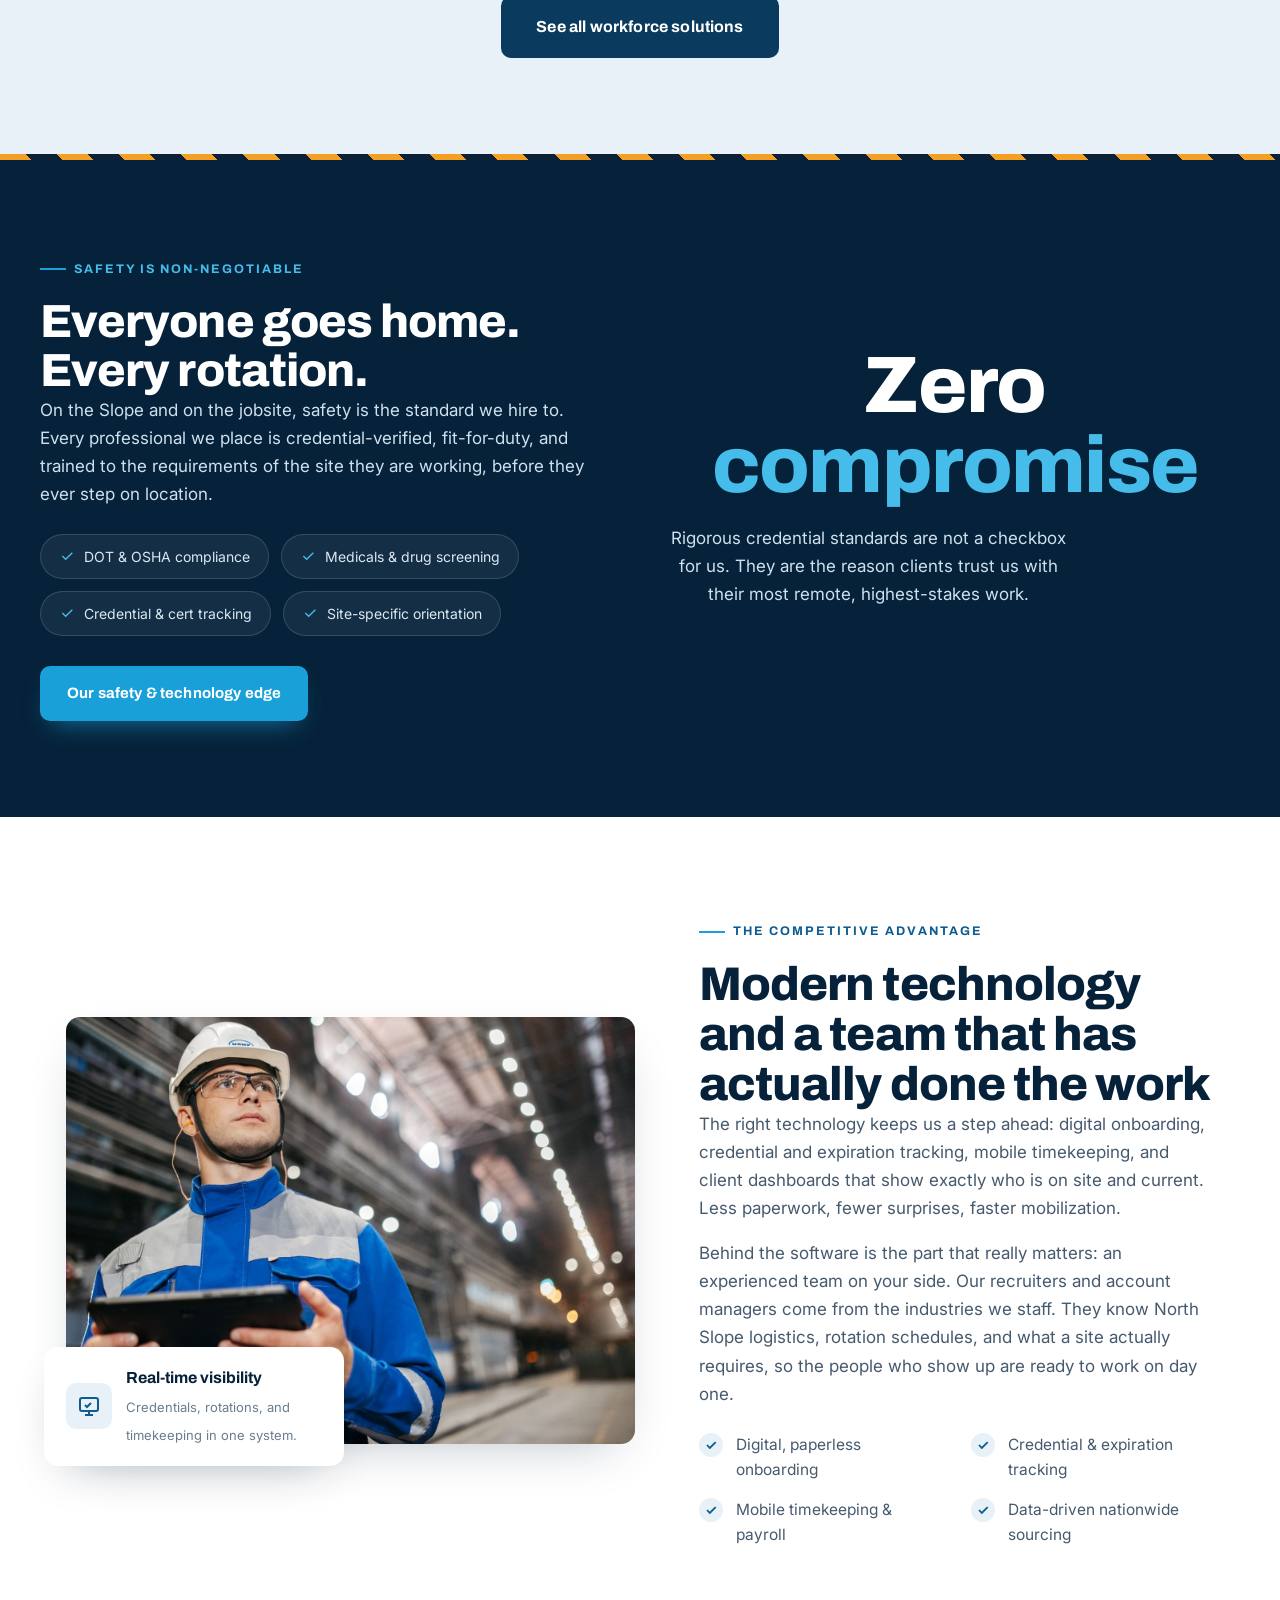
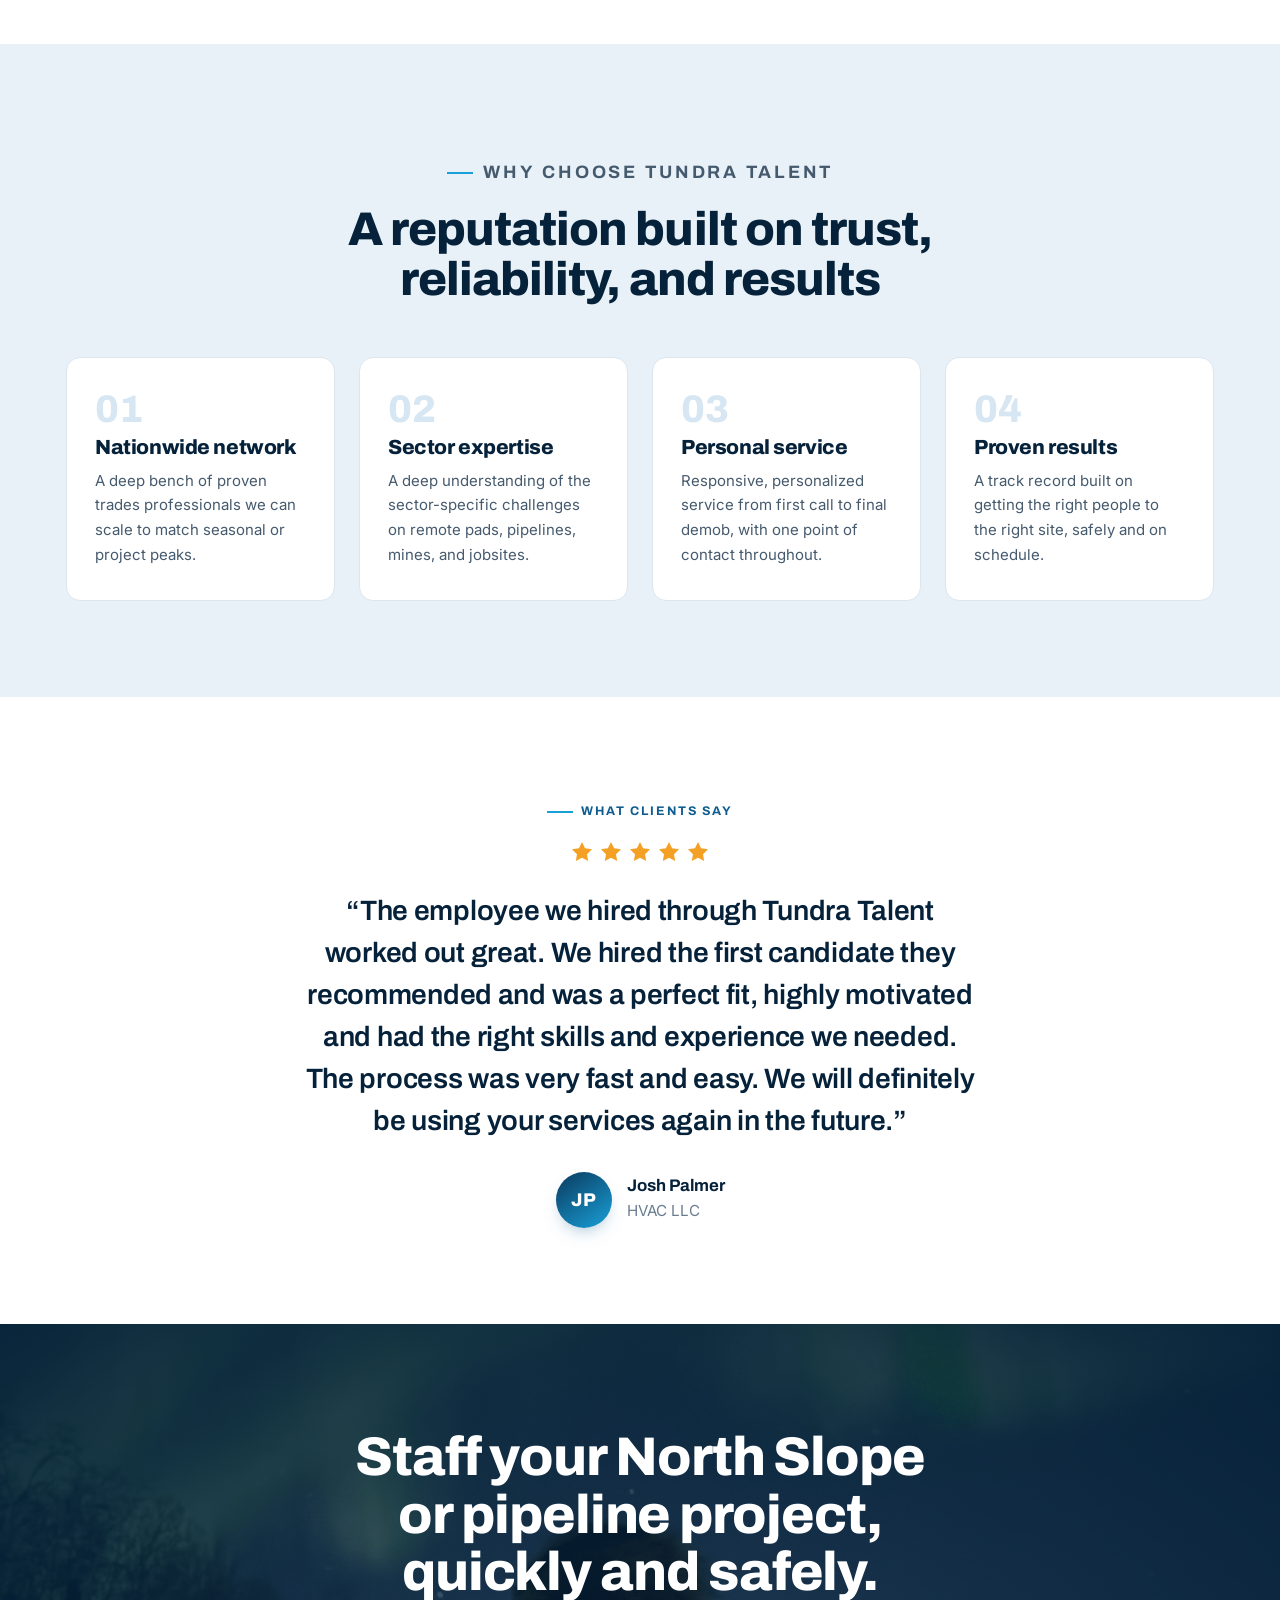
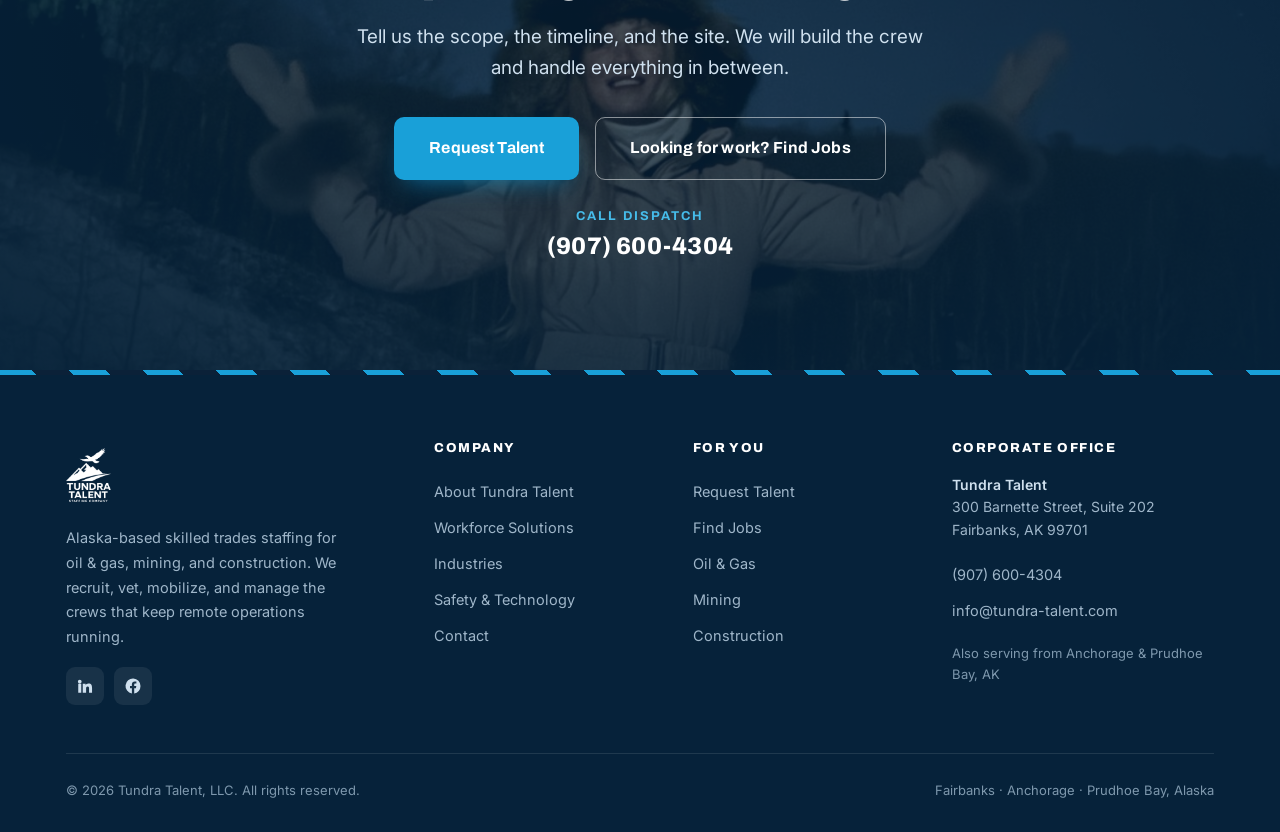
==== commit 8b59b5c7: "Add client testimonial (Josh Palmer, HVAC LLC) to home page Centered review section with 5 stars, th" ====
--- a/index.html
+++ b/index.html
@@ -27,7 +27,7 @@
 <link rel="preconnect" href="https://fonts.gstatic.com" crossorigin>
 <link href="https://fonts.googleapis.com/css2?family=Archivo:wght@500;600;700;800;900&family=Inter:wght@400;500;600;700&display=swap" rel="stylesheet">
 <link rel="preload" as="image" href="assets/img/frontier-shop.jpg" fetchpriority="high">
-<link rel="stylesheet" href="assets/styles.css?v=9">
+<link rel="stylesheet" href="assets/styles.css?v=10">
 <script type="application/ld+json">
 {
   "@context":"https://schema.org",
@@ -47,6 +47,9 @@
 </script>
 <script type="application/ld+json">
 {"@context": "https://schema.org", "@type": "WebSite", "name": "Tundra Talent", "url": "https://www.tundra-talent.com/", "publisher": {"@type": "Organization", "name": "Tundra Talent", "logo": {"@type": "ImageObject", "url": "https://www.tundra-talent.com/assets/img/tundra-logo.png"}}}
+</script>
+<script type="application/ld+json">
+{"@context":"https://schema.org","@type":"Review","itemReviewed":{"@type":"EmploymentAgency","name":"Tundra Talent","url":"https://www.tundra-talent.com/"},"reviewRating":{"@type":"Rating","ratingValue":5,"bestRating":5},"author":{"@type":"Person","name":"Josh Palmer"},"publisher":{"@type":"Organization","name":"HVAC LLC"},"reviewBody":"The employee we hired through Tundra Talent worked out great. We hired the first candidate they recommended and was a perfect fit, highly motivated and had the right skills and experience we needed. The process was very fast and easy. We will definitely be using your services again in the future."}
 </script>
 </head>
 <body>
@@ -352,6 +355,25 @@
   </div>
 </section>
 
+<!-- ===== TESTIMONIAL ===== -->
+<section class="sec bg-white">
+  <div class="wrap narrow" style="text-align:center">
+    <p class="eyebrow center reveal">What clients say</p>
+    <div class="stars reveal" role="img" aria-label="Rated 5 out of 5 stars">
+      <svg viewBox="0 0 24 24" fill="currentColor" aria-hidden="true"><path d="m12 2 3.09 6.26L22 9.27l-5 4.87 1.18 6.88L12 17.77l-6.18 3.25L7 14.14 2 9.27l6.91-1.01L12 2Z"/></svg>
+      <svg viewBox="0 0 24 24" fill="currentColor" aria-hidden="true"><path d="m12 2 3.09 6.26L22 9.27l-5 4.87 1.18 6.88L12 17.77l-6.18 3.25L7 14.14 2 9.27l6.91-1.01L12 2Z"/></svg>
+      <svg viewBox="0 0 24 24" fill="currentColor" aria-hidden="true"><path d="m12 2 3.09 6.26L22 9.27l-5 4.87 1.18 6.88L12 17.77l-6.18 3.25L7 14.14 2 9.27l6.91-1.01L12 2Z"/></svg>
+      <svg viewBox="0 0 24 24" fill="currentColor" aria-hidden="true"><path d="m12 2 3.09 6.26L22 9.27l-5 4.87 1.18 6.88L12 17.77l-6.18 3.25L7 14.14 2 9.27l6.91-1.01L12 2Z"/></svg>
+      <svg viewBox="0 0 24 24" fill="currentColor" aria-hidden="true"><path d="m12 2 3.09 6.26L22 9.27l-5 4.87 1.18 6.88L12 17.77l-6.18 3.25L7 14.14 2 9.27l6.91-1.01L12 2Z"/></svg>
+    </div>
+    <blockquote class="quote reveal d1">&ldquo;The employee we hired through Tundra Talent worked out great. We hired the first candidate they recommended and was a perfect fit, highly motivated and had the right skills and experience we needed. The process was very fast and easy. We will definitely be using your services again in the future.&rdquo;</blockquote>
+    <div class="quote-by reveal d2">
+      <div class="avatar">JP</div>
+      <div class="who"><b>Josh Palmer</b><span>HVAC LLC</span></div>
+    </div>
+  </div>
+</section>
+
 <!-- ===== AURORA CTA ===== -->
 <section class="cta-band">
   <div class="bg" style="background-image:url('assets/img/seth-aurora.jpg')"></div>
--- a/assets/styles.css
+++ b/assets/styles.css
@@ -508,3 +508,13 @@
 .goog-tooltip,.goog-text-highlight{background:none!important;box-shadow:none!important}
 
 @media(max-width:760px){ .lang{display:none} }
+
+/* ---------- testimonial / client review ---------- */
+.stars{display:flex;justify-content:center;gap:5px;color:var(--amber);margin-bottom:26px}
+.stars svg{width:24px;height:24px}
+.quote{font-family:"Archivo",sans-serif;font-weight:600;font-size:clamp(1.3rem,2.4vw,1.75rem);
+  line-height:1.5;letter-spacing:-.01em;color:var(--ink);margin:0 auto;max-width:42ch}
+.quote-by{display:inline-flex;align-items:center;gap:15px;margin-top:30px;text-align:left}
+.quote-by .avatar{width:56px;height:56px;font-size:1.15rem;margin:0;box-shadow:0 8px 20px -10px rgba(14,92,144,.6)}
+.quote-by .who b{display:block;font-family:"Archivo",sans-serif;color:var(--ink);font-size:1.05rem;line-height:1.2}
+.quote-by .who span{color:var(--slate-2);font-size:.95rem}
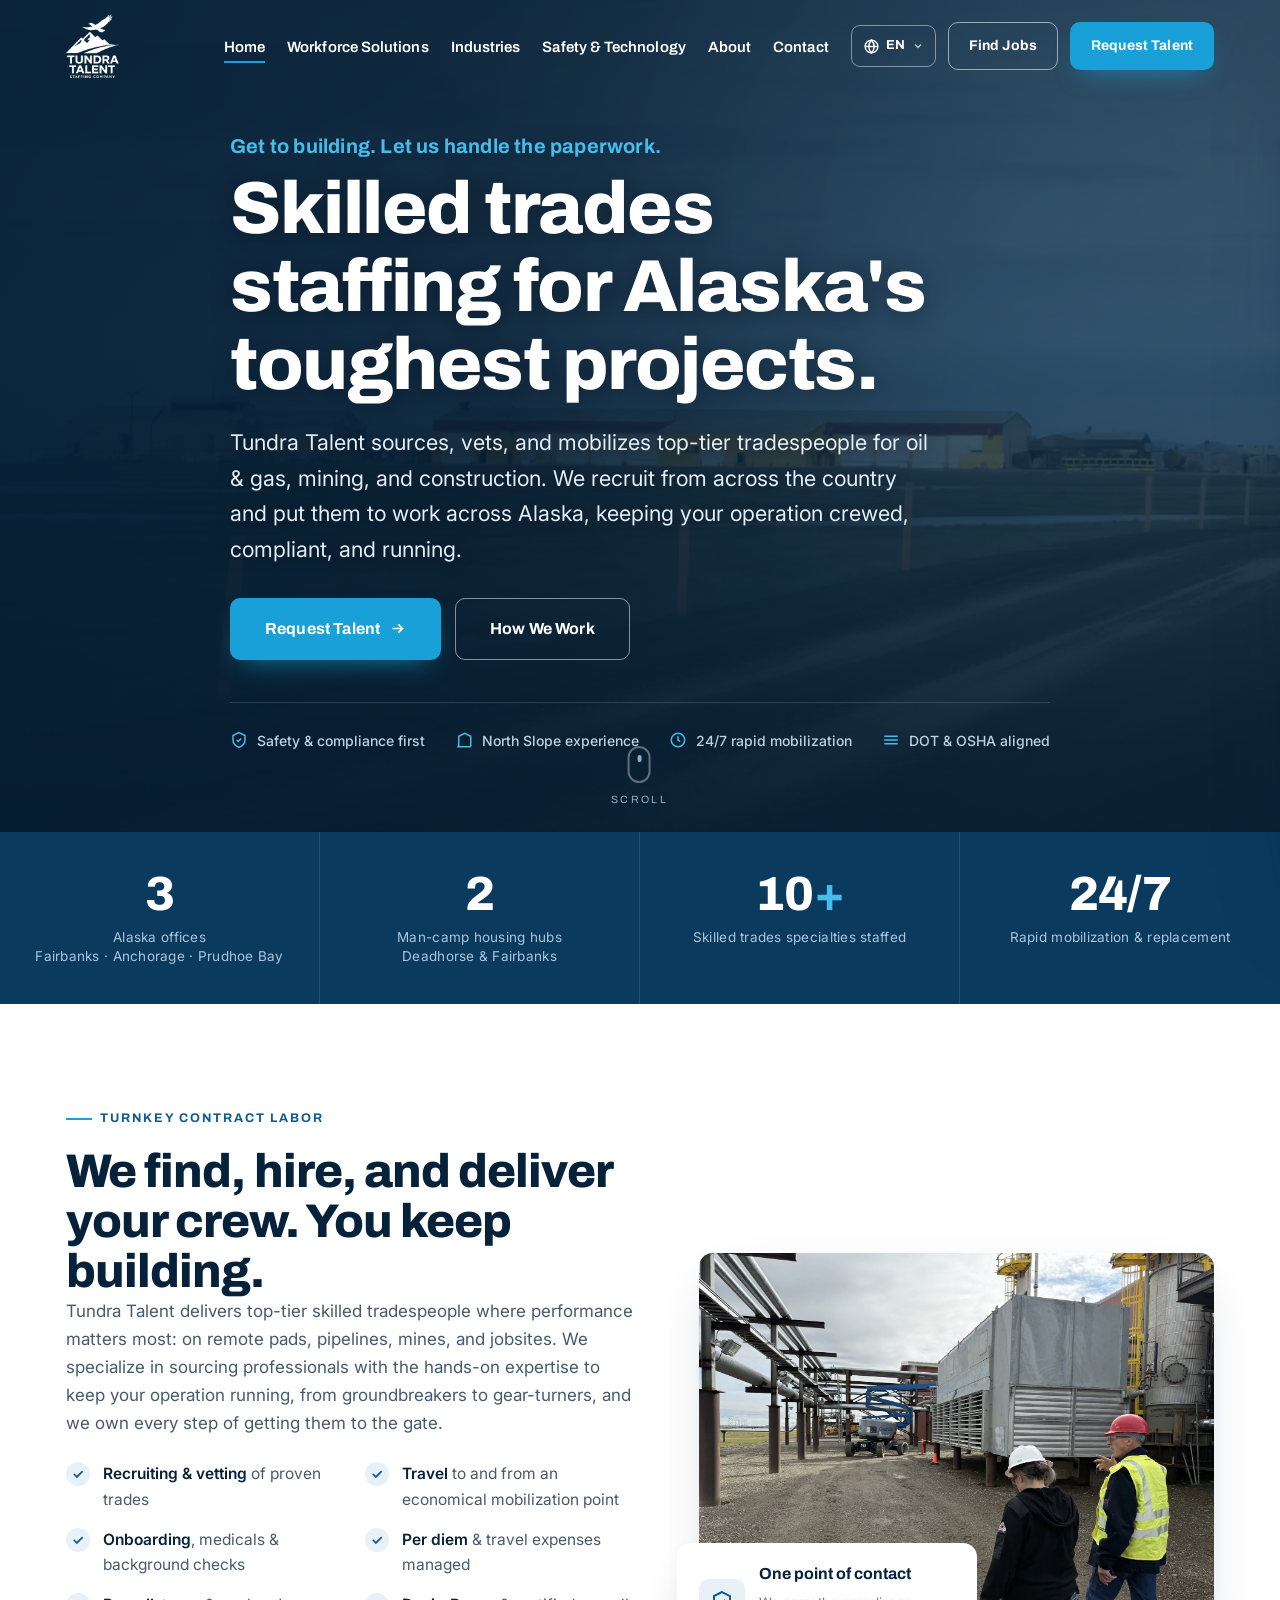
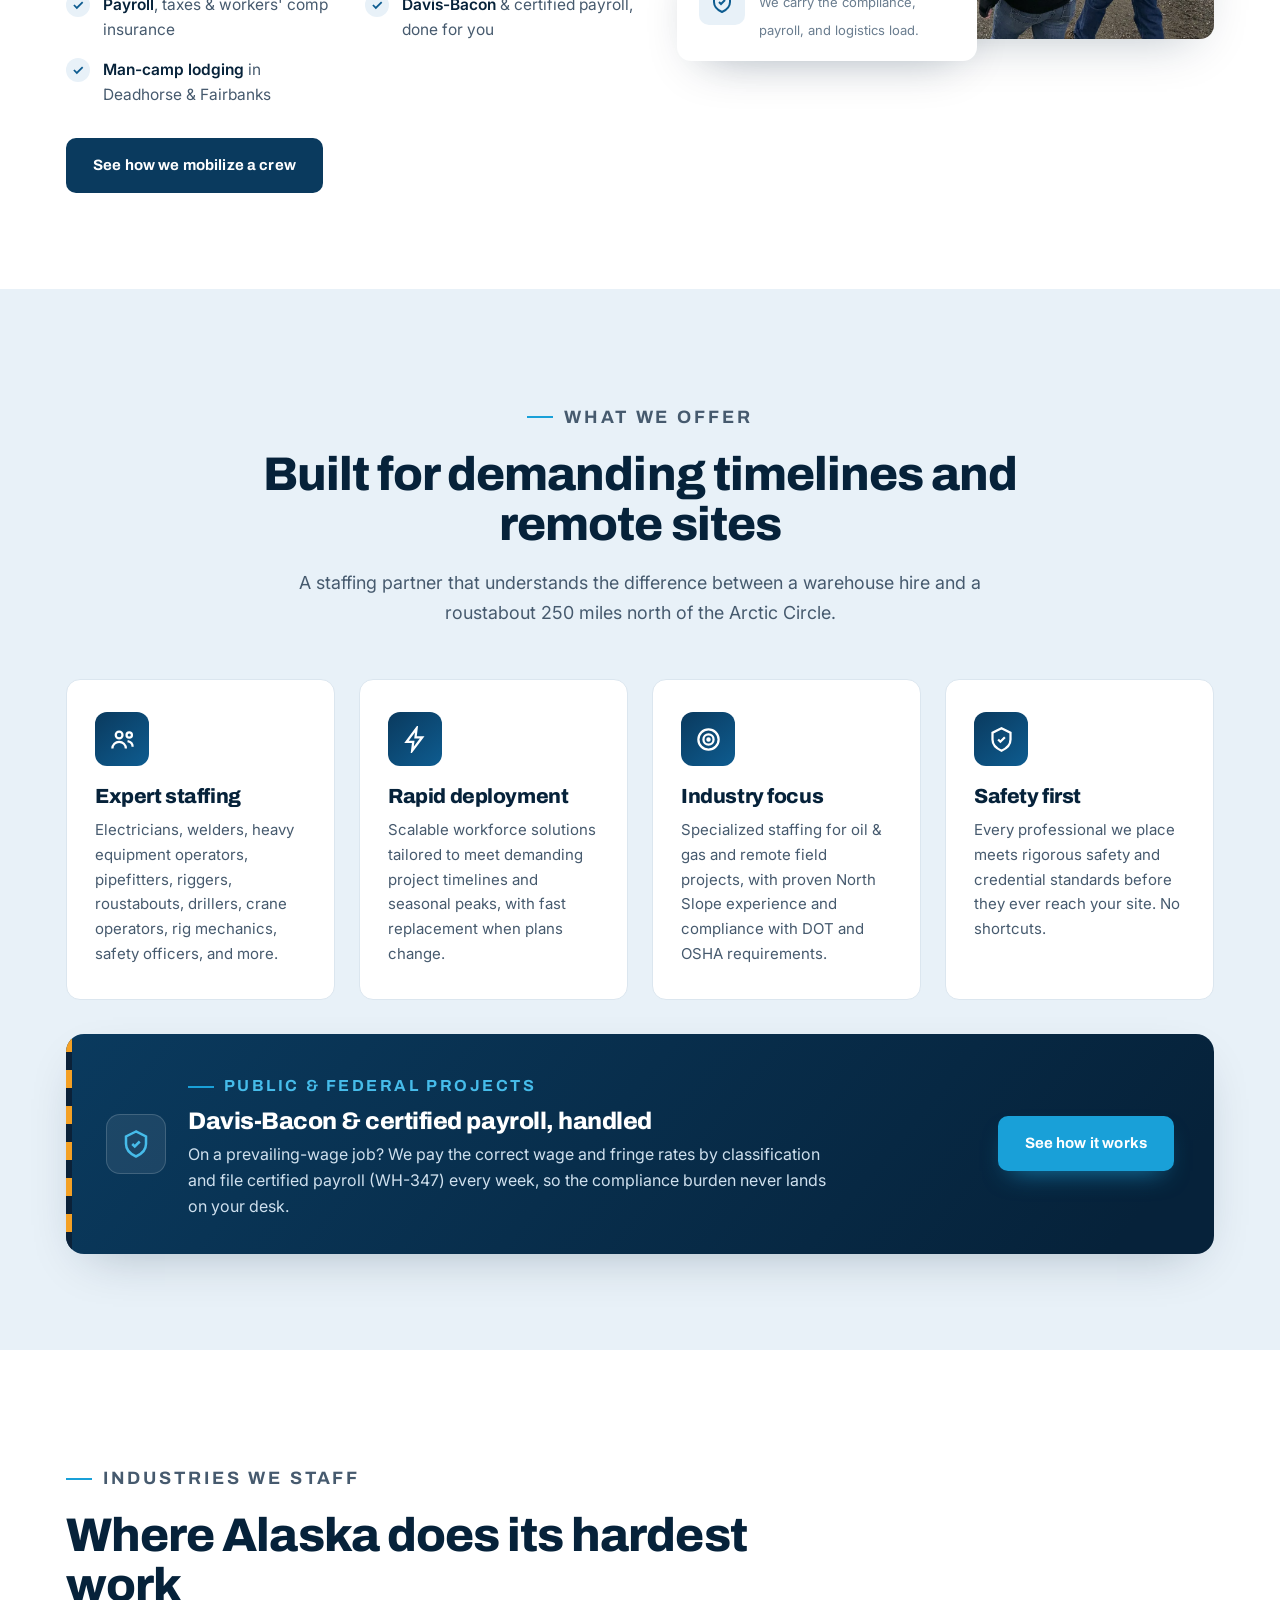
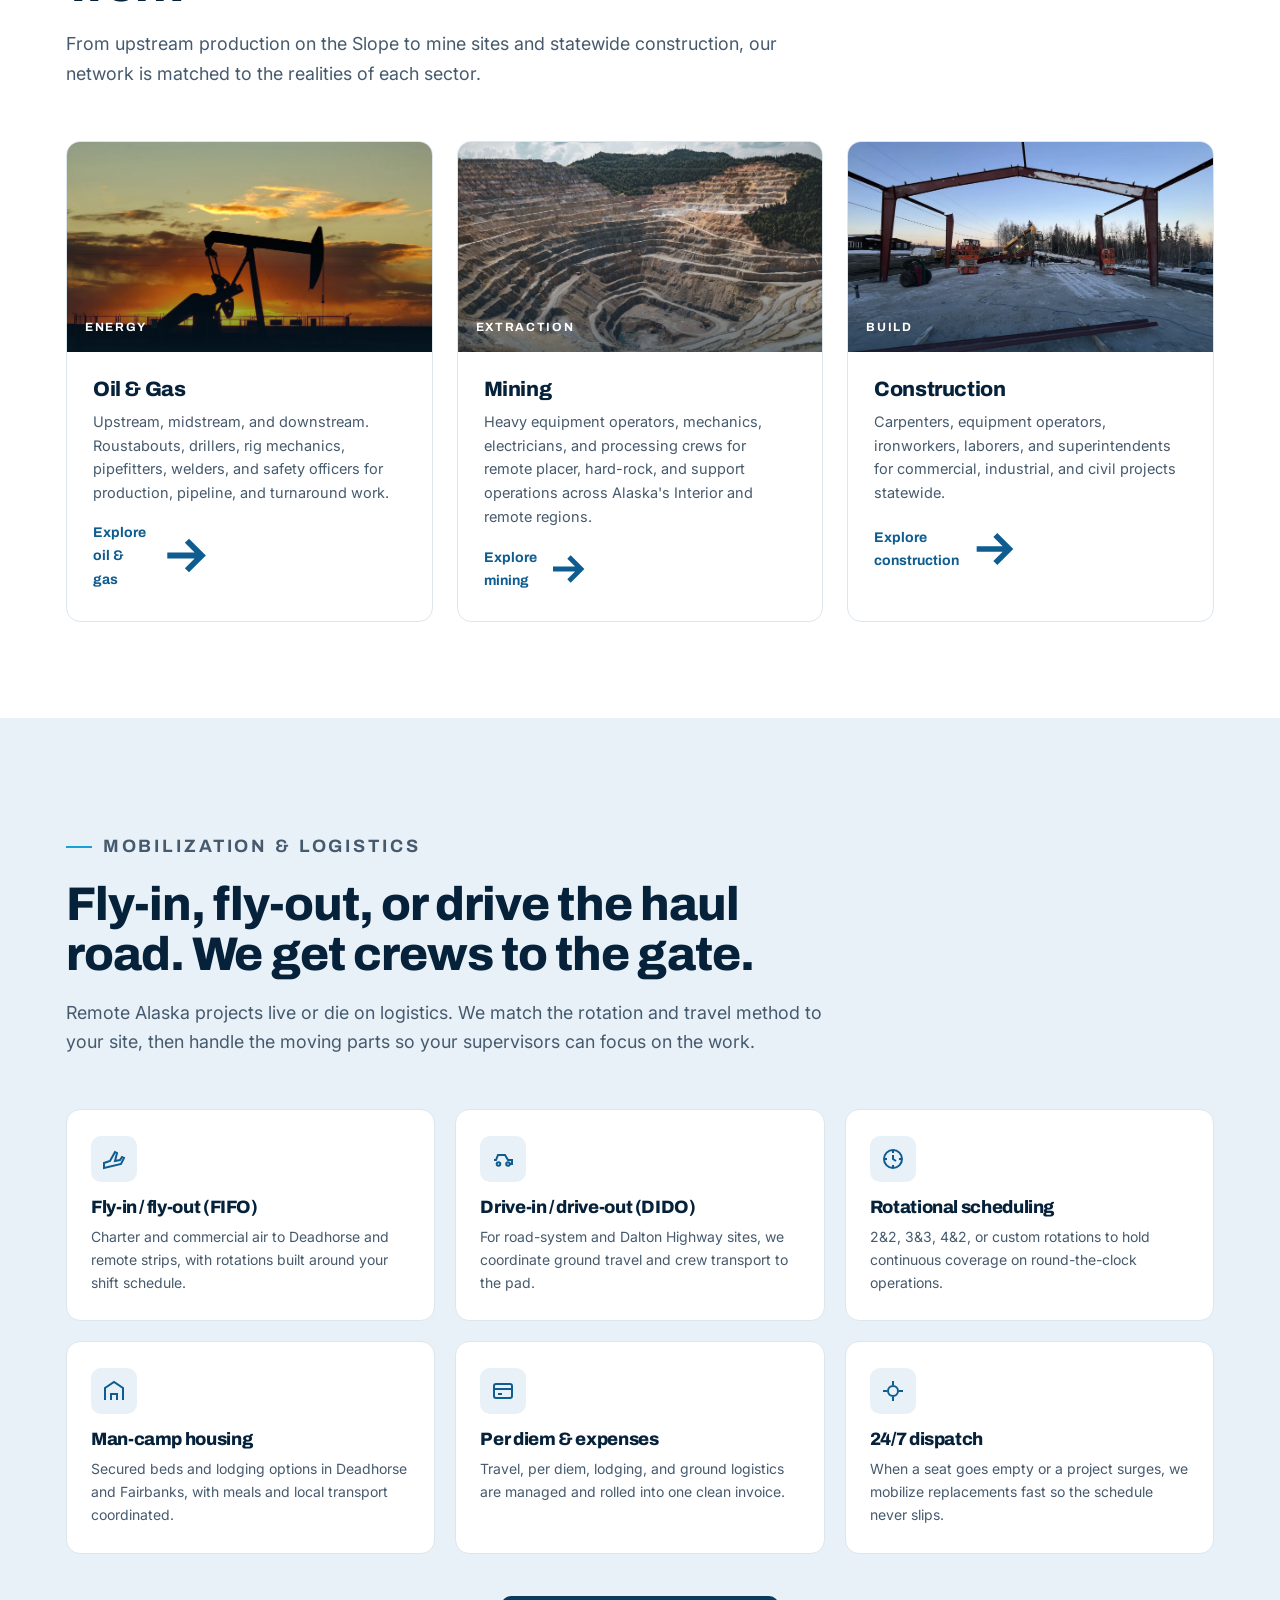
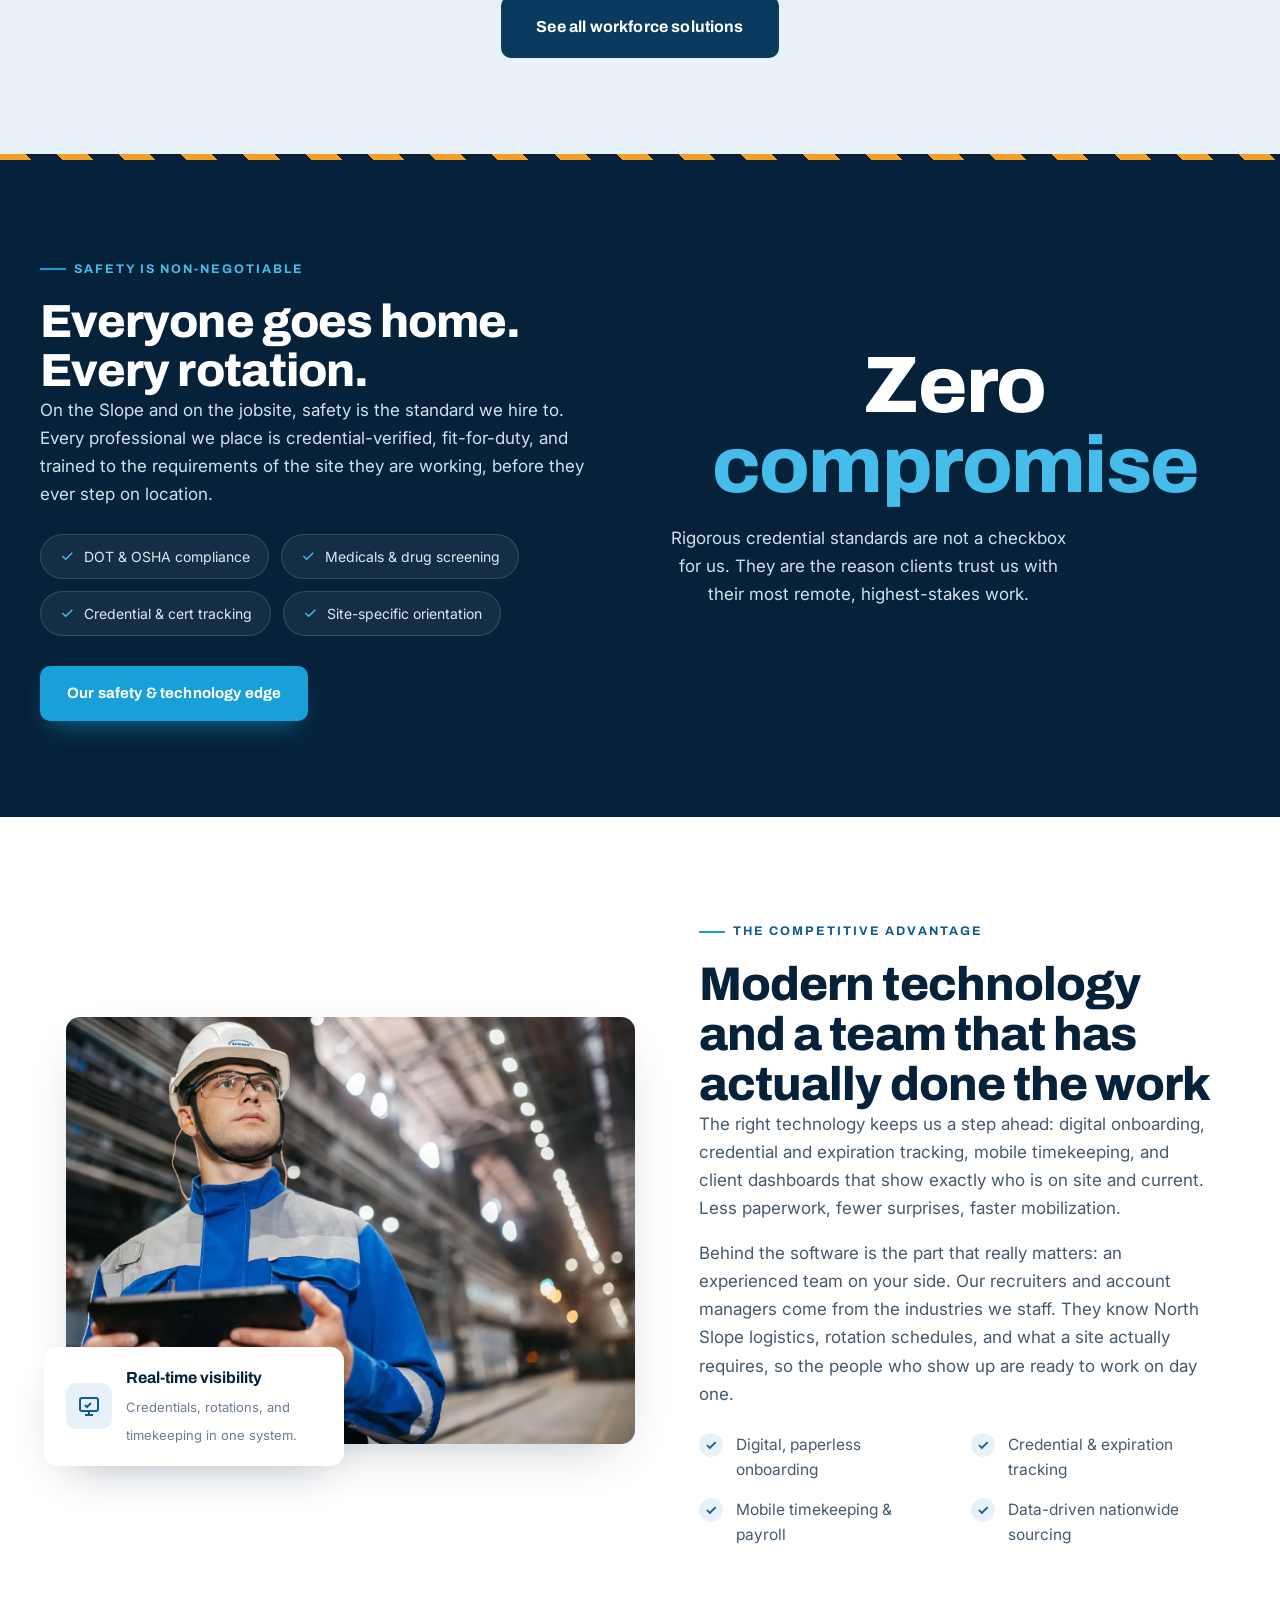
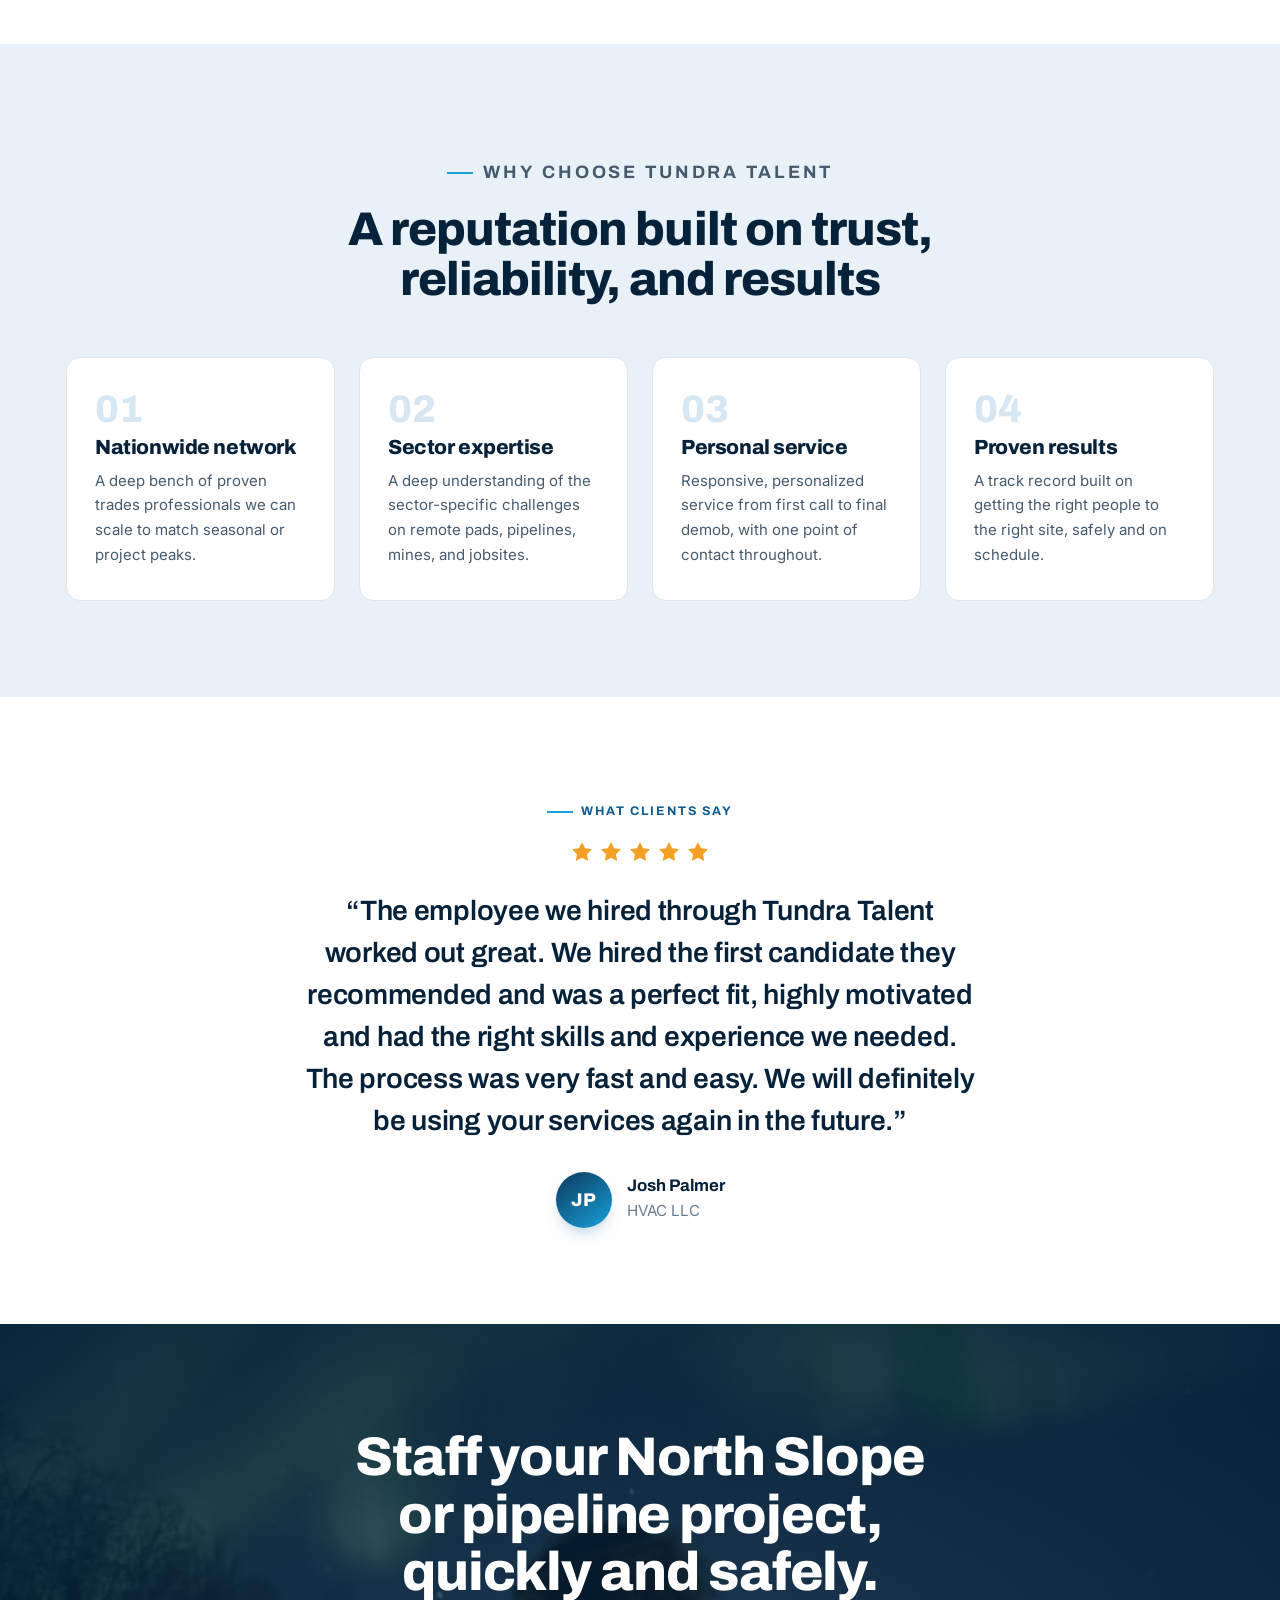
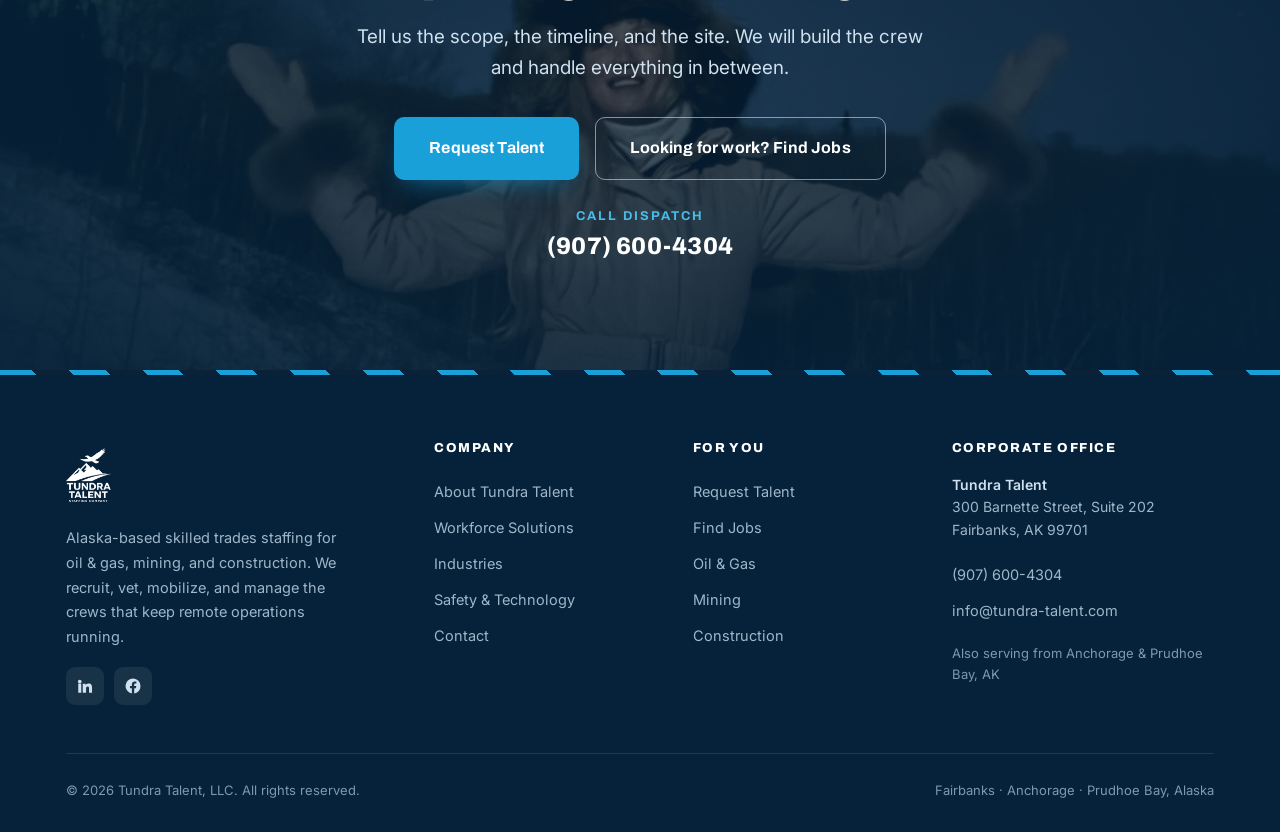
==== commit b6158dac: "Performance + AI-search (AEO/GEO) optimization Performance: - Optimize logo 324KB -> 38KB (loaded on" ====
--- a/index.html
+++ b/index.html
@@ -25,8 +25,8 @@
 <link rel="apple-touch-icon" href="assets/img/apple-touch-icon.png">
 <link rel="preconnect" href="https://fonts.googleapis.com">
 <link rel="preconnect" href="https://fonts.gstatic.com" crossorigin>
-<link href="https://fonts.googleapis.com/css2?family=Archivo:wght@500;600;700;800;900&family=Inter:wght@400;500;600;700&display=swap" rel="stylesheet">
-<link rel="preload" as="image" href="assets/img/frontier-shop.jpg" fetchpriority="high">
+<link href="https://fonts.googleapis.com/css2?family=Archivo:wght@600;700;800&family=Inter:wght@400;500;600;700&display=swap" rel="stylesheet">
+<link rel="preload" as="image" type="image/webp" href="assets/img/frontier-shop.webp" fetchpriority="high">
 <link rel="stylesheet" href="assets/styles.css?v=10">
 <script type="application/ld+json">
 {
@@ -36,13 +36,22 @@
   "description":"Alaska-based skilled trades staffing company for oil & gas, mining, and construction, sourcing talent nationwide and working exclusively across Alaska.",
   "url":"https://www.tundra-talent.com",
   "logo":"https://www.tundra-talent.com/assets/img/tundra-logo.png",
-  "image":"https://www.tundra-talent.com/assets/img/frontier-shop.jpg",
+  "image":"https://www.tundra-talent.com/assets/img/frontier-shop.webp",
   "telephone":"+1-907-600-4304",
   "email":"info@tundra-talent.com",
   "sameAs":["https://www.linkedin.com/company/tundra-talent","https://www.facebook.com/tundratalent"],
   "areaServed":["Alaska","North Slope"],
   "address":{"@type":"PostalAddress","streetAddress":"300 Barnette Street, Suite 202","addressLocality":"Fairbanks","addressRegion":"AK","postalCode":"99701","addressCountry":"US"},
-  "knowsAbout":["Oil and gas staffing","Mining staffing","Construction staffing","North Slope labor","Fly-in fly-out mobilization","Skilled trades recruiting"]
+  "knowsAbout":["Oil and gas staffing","Mining staffing","Construction staffing","North Slope labor","Fly-in fly-out mobilization","Skilled trades recruiting"],
+  "slogan":"Get to building. Let us handle the paperwork.",
+  "contactPoint":{"@type":"ContactPoint","telephone":"+1-907-600-4304","email":"info@tundra-talent.com","contactType":"sales","areaServed":"US","availableLanguage":["English","Spanish"]},
+  "hasOfferCatalog":{"@type":"OfferCatalog","name":"Skilled trades staffing","itemListElement":[
+    {"@type":"Offer","itemOffered":{"@type":"Service","name":"Oil & Gas Staffing","description":"Roustabouts, drillers, rig mechanics, pipefitters, welders, riggers, crane operators, and safety officers for upstream, midstream, and downstream oil & gas across Alaska."}},
+    {"@type":"Offer","itemOffered":{"@type":"Service","name":"Mining Staffing","description":"Heavy equipment operators, mechanics, electricians, and processing and support crews for remote Alaska mining operations."}},
+    {"@type":"Offer","itemOffered":{"@type":"Service","name":"Construction Staffing","description":"Carpenters, ironworkers, equipment operators, laborers, foremen, and superintendents for commercial, industrial, and civil projects."}},
+    {"@type":"Offer","itemOffered":{"@type":"Service","name":"Fly-in/Fly-out Mobilization","description":"FIFO and DIDO crew rotations, man-camp housing in Deadhorse and Fairbanks, per diem, and travel logistics."}},
+    {"@type":"Offer","itemOffered":{"@type":"Service","name":"Payroll and Davis-Bacon Certified Payroll","description":"Payroll, taxes, workers' compensation insurance, and Davis-Bacon prevailing-wage certified payroll (WH-347) for federally funded projects."}}
+  ]}
 }
 </script>
 <script type="application/ld+json">
@@ -59,8 +68,8 @@
 <header class="site">
   <nav class="nav">
     <a class="brand" href="index.html" aria-label="Tundra Talent home">
-      <img class="logo-light" src="assets/img/tundra-logo-white.png" alt="Tundra Talent">
-      <img class="logo-dark" src="assets/img/tundra-logo.png" alt="Tundra Talent">
+      <img class="logo-light" width="166" height="200" src="assets/img/tundra-logo-white.png" alt="Tundra Talent">
+      <img class="logo-dark" width="166" height="200" src="assets/img/tundra-logo.png" alt="Tundra Talent">
     </a>
     <ul class="nav-links">
       <li><a href="index.html">Home</a></li>
@@ -103,7 +112,7 @@
 
 <!-- ===== HERO ===== -->
 <section id="main" class="hero">
-  <div class="hero-bg" style="background-image:url('assets/img/frontier-shop.jpg')"></div>
+  <div class="hero-bg" style="background-image:url('assets/img/frontier-shop.webp')"></div>
   <div class="hero-topo"></div>
   <div class="wrap">
     <p class="sub reveal">Get to building. Let us handle the paperwork.</p>
@@ -155,7 +164,7 @@
       <a class="btn btn-navy" href="services.html" style="margin-top:30px">See how we mobilize a crew</a>
     </div>
     <div class="media reveal d2">
-      <img loading="lazy" decoding="async" src="assets/img/crew-slope.jpg" alt="Tundra Talent crew on a remote North Slope jobsite in full PPE">
+      <img width="1700" height="1275" loading="lazy" decoding="async" src="assets/img/crew-slope.webp" alt="Tundra Talent crew on a remote North Slope jobsite in full PPE">
       <div class="badge">
         <div class="ico"><svg aria-hidden="true" viewBox="0 0 24 24" fill="none" stroke="currentColor" stroke-width="2"><path d="M12 2 4 6v6c0 5 3.5 8 8 10 4.5-2 8-5 8-10V6l-8-4Z"/><path d="m9 12 2 2 4-4"/></svg></div>
         <div><b>One point of contact</b><span>We carry the compliance, payroll, and logistics load.</span></div>
@@ -218,7 +227,7 @@
     </div>
     <div class="cards cols-3">
       <a class="featcard reveal" href="industries.html#oil-gas">
-        <div class="ph" style="background-image:url('assets/img/oilgas-energy.jpg')"><span class="tag">Energy</span></div>
+        <div class="ph" style="background-image:url('assets/img/oilgas-energy.webp')"><span class="tag">Energy</span></div>
         <div class="bd">
           <h3>Oil &amp; Gas</h3>
           <p>Upstream, midstream, and downstream. Roustabouts, drillers, rig mechanics, pipefitters, welders, and safety officers for production, pipeline, and turnaround work.</p>
@@ -226,7 +235,7 @@
         </div>
       </a>
       <a class="featcard reveal d1" href="industries.html#mining">
-        <div class="ph" style="background-image:url('assets/img/mining-ops.jpg')"><span class="tag">Extraction</span></div>
+        <div class="ph" style="background-image:url('assets/img/mining-ops.webp')"><span class="tag">Extraction</span></div>
         <div class="bd">
           <h3>Mining</h3>
           <p>Heavy equipment operators, mechanics, electricians, and processing crews for remote placer, hard-rock, and support operations across Alaska's Interior and remote regions.</p>
@@ -234,7 +243,7 @@
         </div>
       </a>
       <a class="featcard reveal d2" href="industries.html#construction">
-        <div class="ph" style="background-image:url('assets/img/construction-steel.jpg')"><span class="tag">Build</span></div>
+        <div class="ph" style="background-image:url('assets/img/construction-steel.webp')"><span class="tag">Build</span></div>
         <div class="bd">
           <h3>Construction</h3>
           <p>Carpenters, equipment operators, ironworkers, laborers, and superintendents for commercial, industrial, and civil projects statewide.</p>
@@ -318,7 +327,7 @@
 <section class="sec bg-white">
   <div class="wrap lede">
     <div class="media reveal" style="order:0">
-      <img loading="lazy" decoding="async" src="assets/img/team-tech.jpg" alt="Industrial professional using a tablet to track crew credentials and schedules">
+      <img width="1600" height="1064" loading="lazy" decoding="async" src="assets/img/team-tech.webp" alt="Industrial professional using a tablet to track crew credentials and schedules">
       <div class="badge">
         <div class="ico"><svg aria-hidden="true" viewBox="0 0 24 24" fill="none" stroke="currentColor" stroke-width="2"><rect x="3" y="4" width="18" height="13" rx="2"/><path d="M8 21h8M12 17v4"/><path d="m8 11 2 2 4-4"/></svg></div>
         <div><b>Real-time visibility</b><span>Credentials, rotations, and timekeeping in one system.</span></div>
@@ -376,7 +385,7 @@
 
 <!-- ===== AURORA CTA ===== -->
 <section class="cta-band">
-  <div class="bg" style="background-image:url('assets/img/seth-aurora.jpg')"></div>
+  <div class="bg" style="background-image:url('assets/img/seth-aurora.webp')"></div>
   <div class="wrap">
     <h2 class="reveal">Staff your North Slope or pipeline project, quickly and safely.</h2>
     <p class="reveal d1">Tell us the scope, the timeline, and the site. We will build the crew and handle everything in between.</p>
@@ -394,7 +403,7 @@
   <div class="wrap">
     <div class="foot-grid">
       <div class="foot-col">
-        <a class="brand" href="index.html"><img src="assets/img/tundra-logo-white.png" alt="Tundra Talent"></a>
+        <a class="brand" href="index.html"><img width="166" height="200" src="assets/img/tundra-logo-white.png" alt="Tundra Talent"></a>
         <p class="blurb">Alaska-based skilled trades staffing for oil &amp; gas, mining, and construction. We recruit, vet, mobilize, and manage the crews that keep remote operations running.</p>
         <div class="social" style="margin-top:18px">
           <a href="https://www.linkedin.com/company/tundra-talent" target="_blank" rel="noopener" aria-label="LinkedIn"><svg aria-hidden="true" viewBox="0 0 24 24" fill="currentColor"><path d="M4.98 3.5A2.5 2.5 0 1 0 5 8.5a2.5 2.5 0 0 0 0-5ZM3 9h4v12H3V9Zm6 0h3.8v1.7h.05c.53-1 1.83-2.05 3.77-2.05 4.03 0 4.78 2.65 4.78 6.1V21h-4v-5.5c0-1.3-.02-3-1.83-3-1.83 0-2.11 1.43-2.11 2.9V21H9V9Z"/></svg></a>
@@ -432,6 +441,6 @@
   </div>
 </footer>
 
-<script src="assets/app.js?v=4"></script>
+<script src="assets/app.js?v=6"></script>
 </body>
 </html>
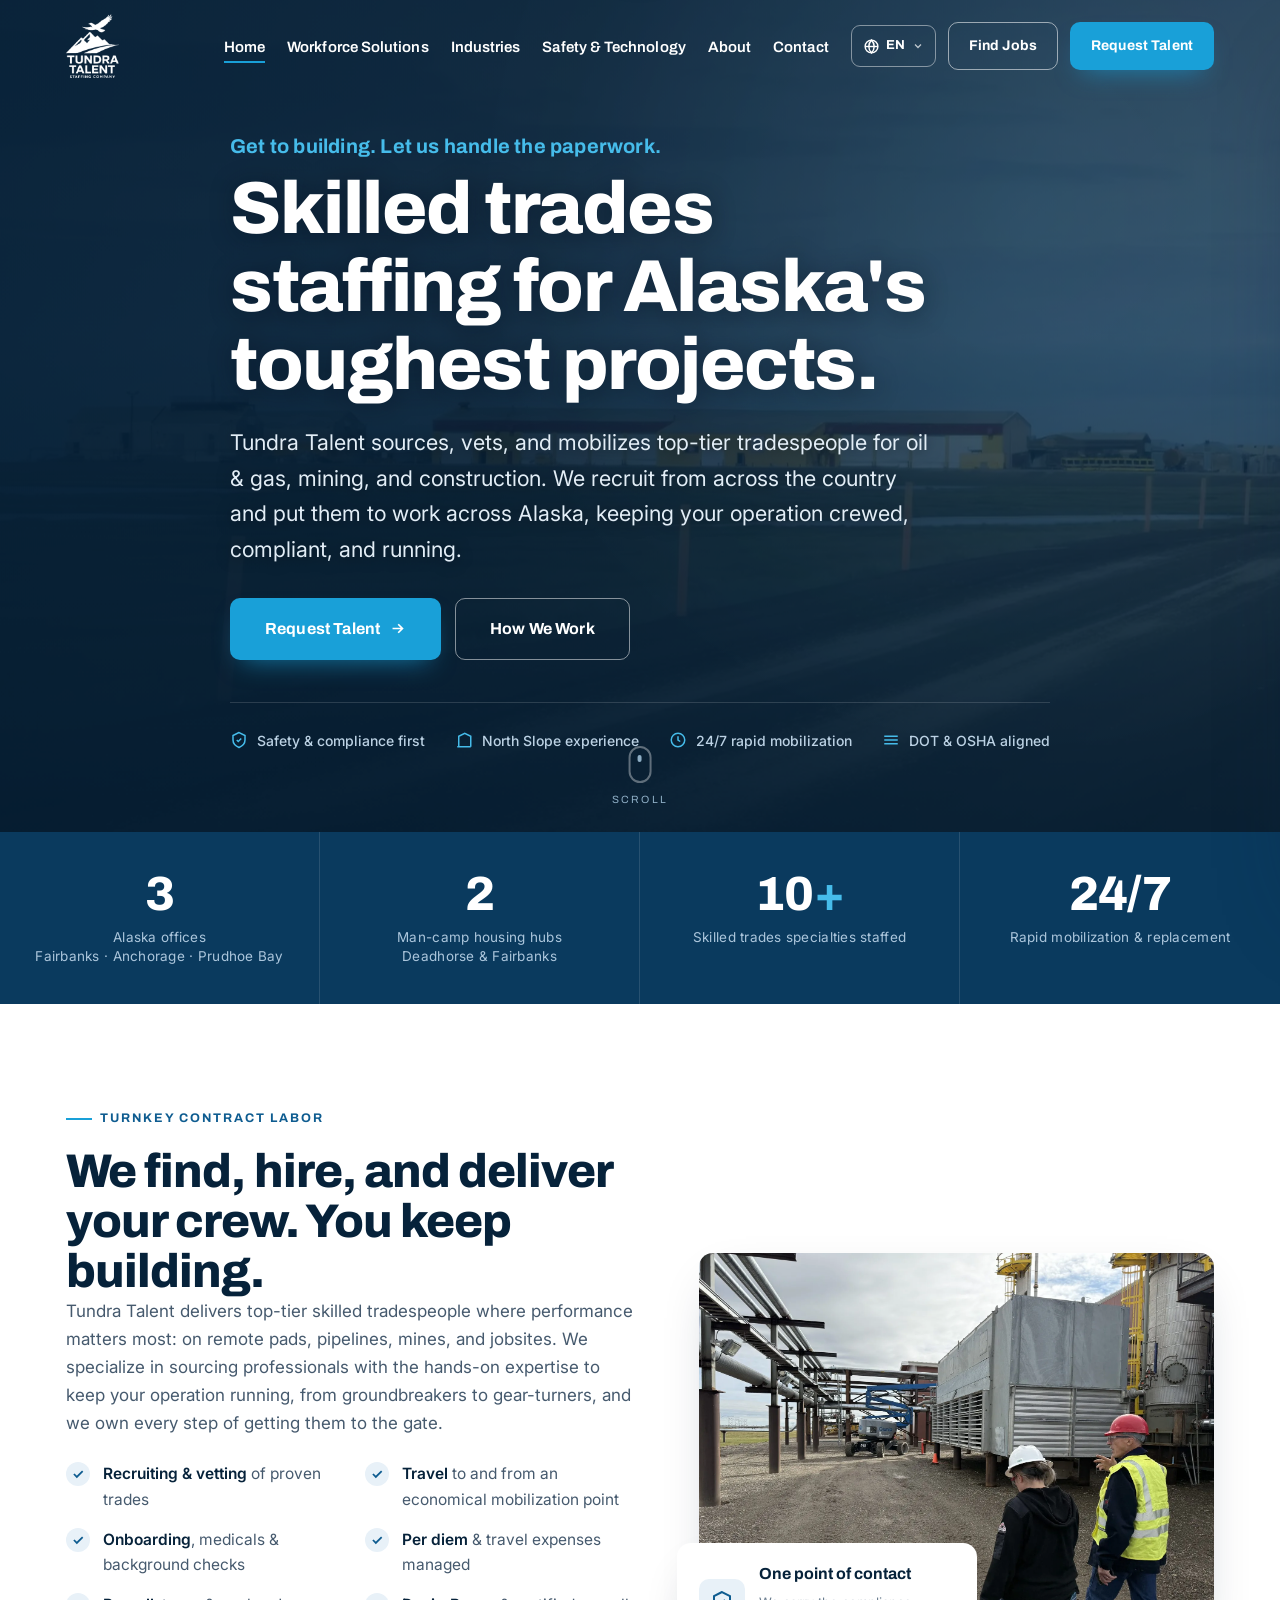
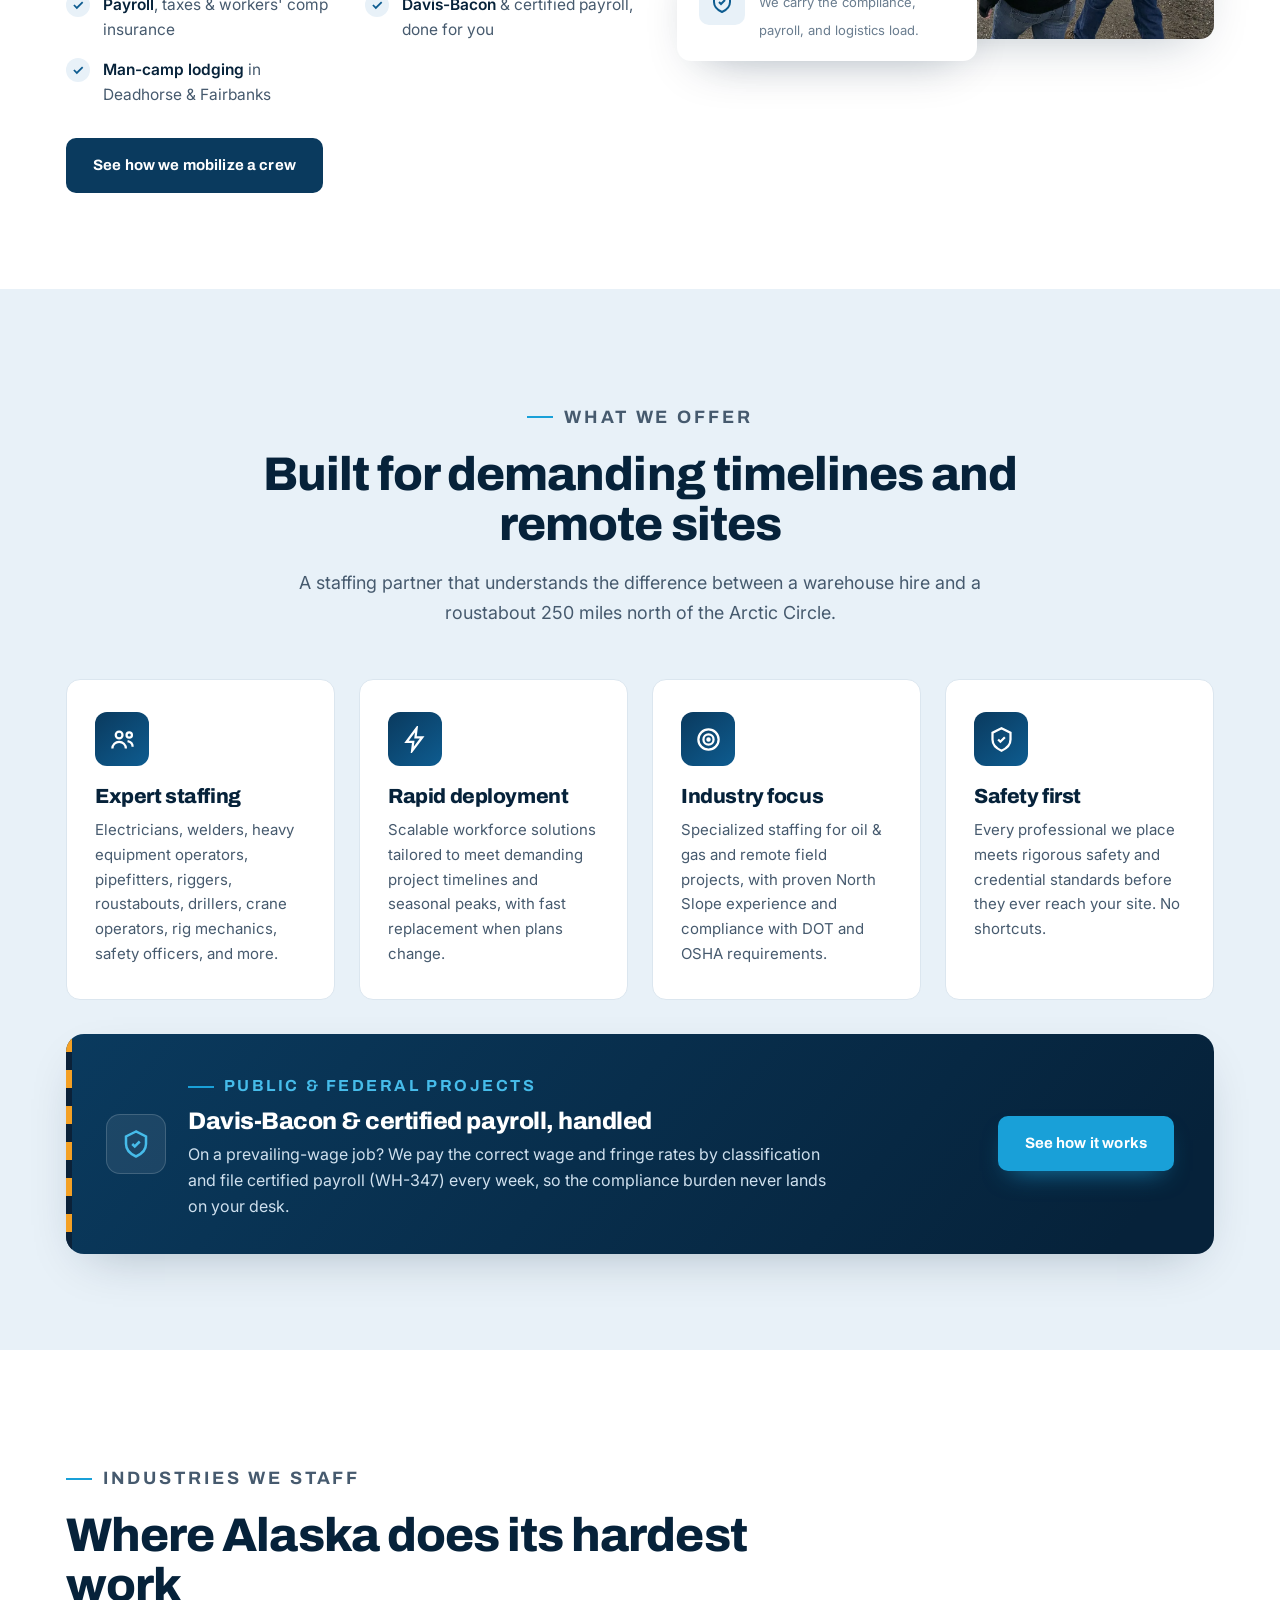
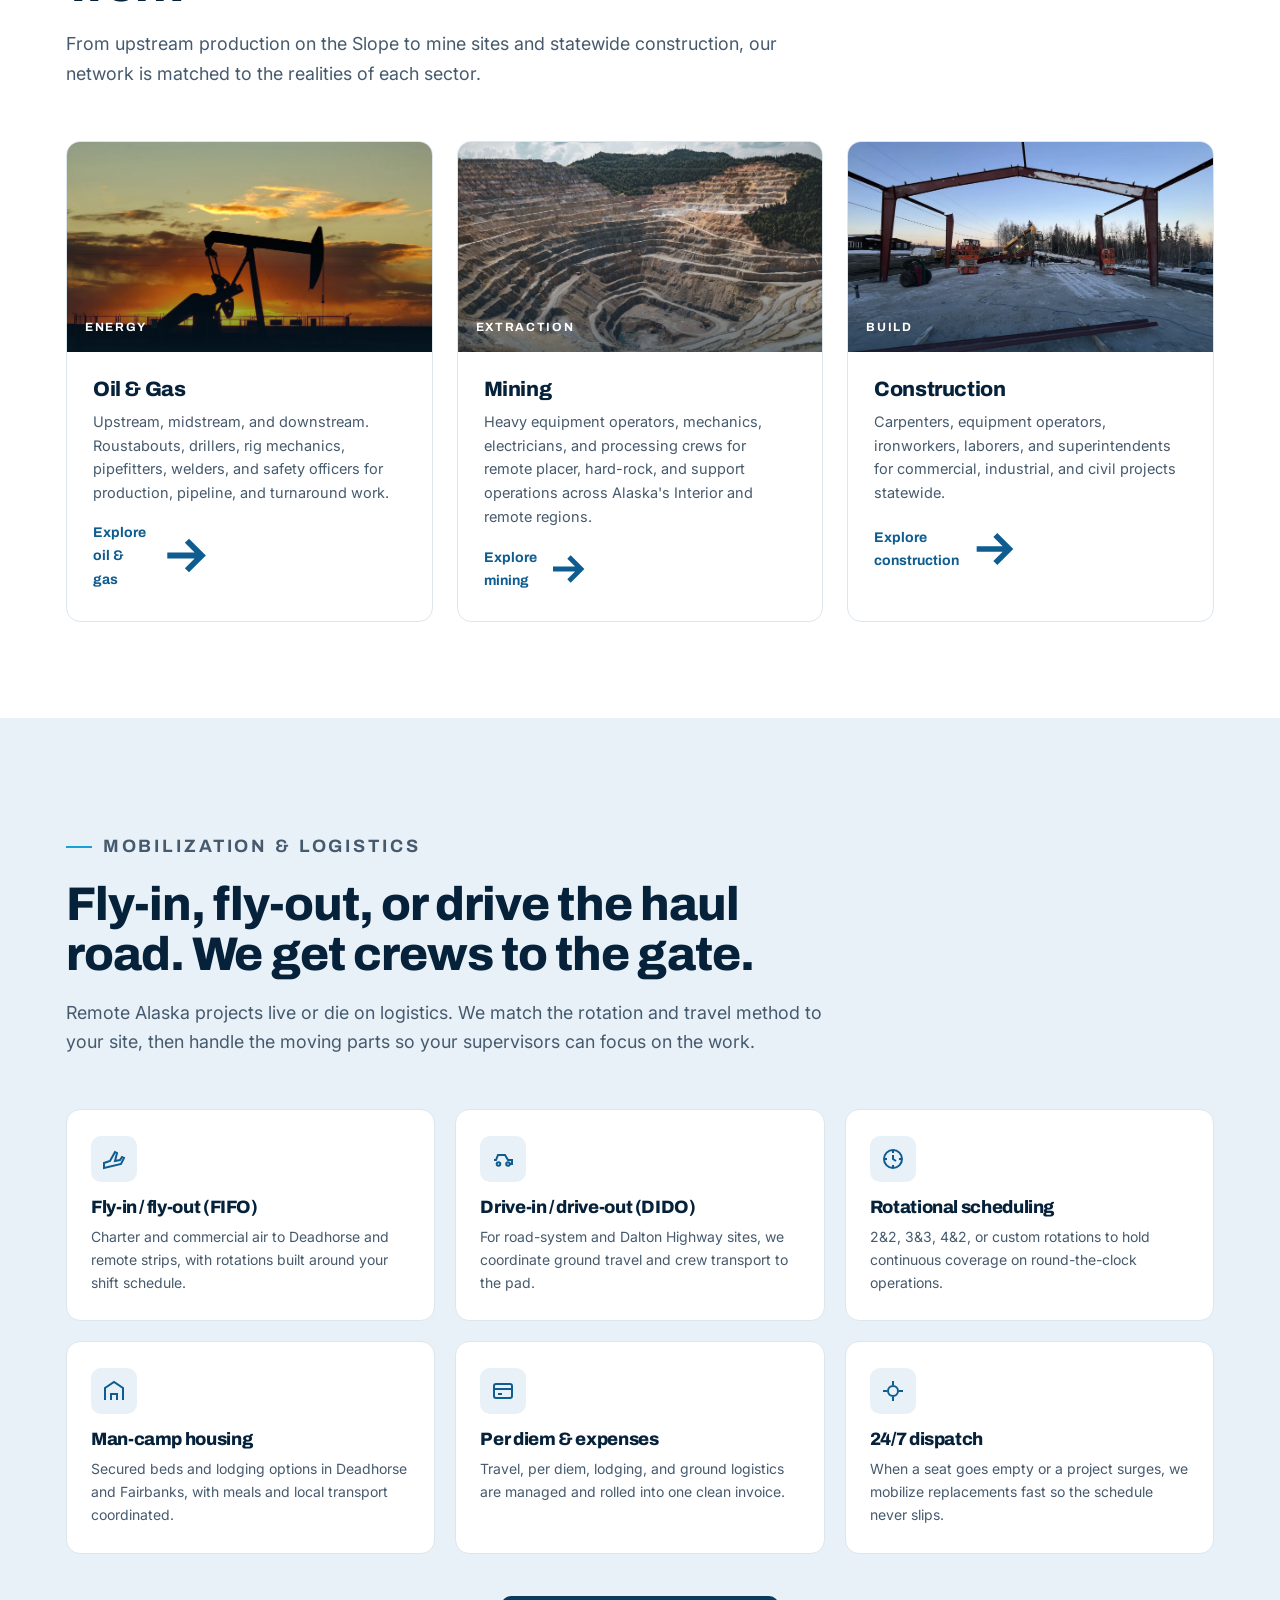
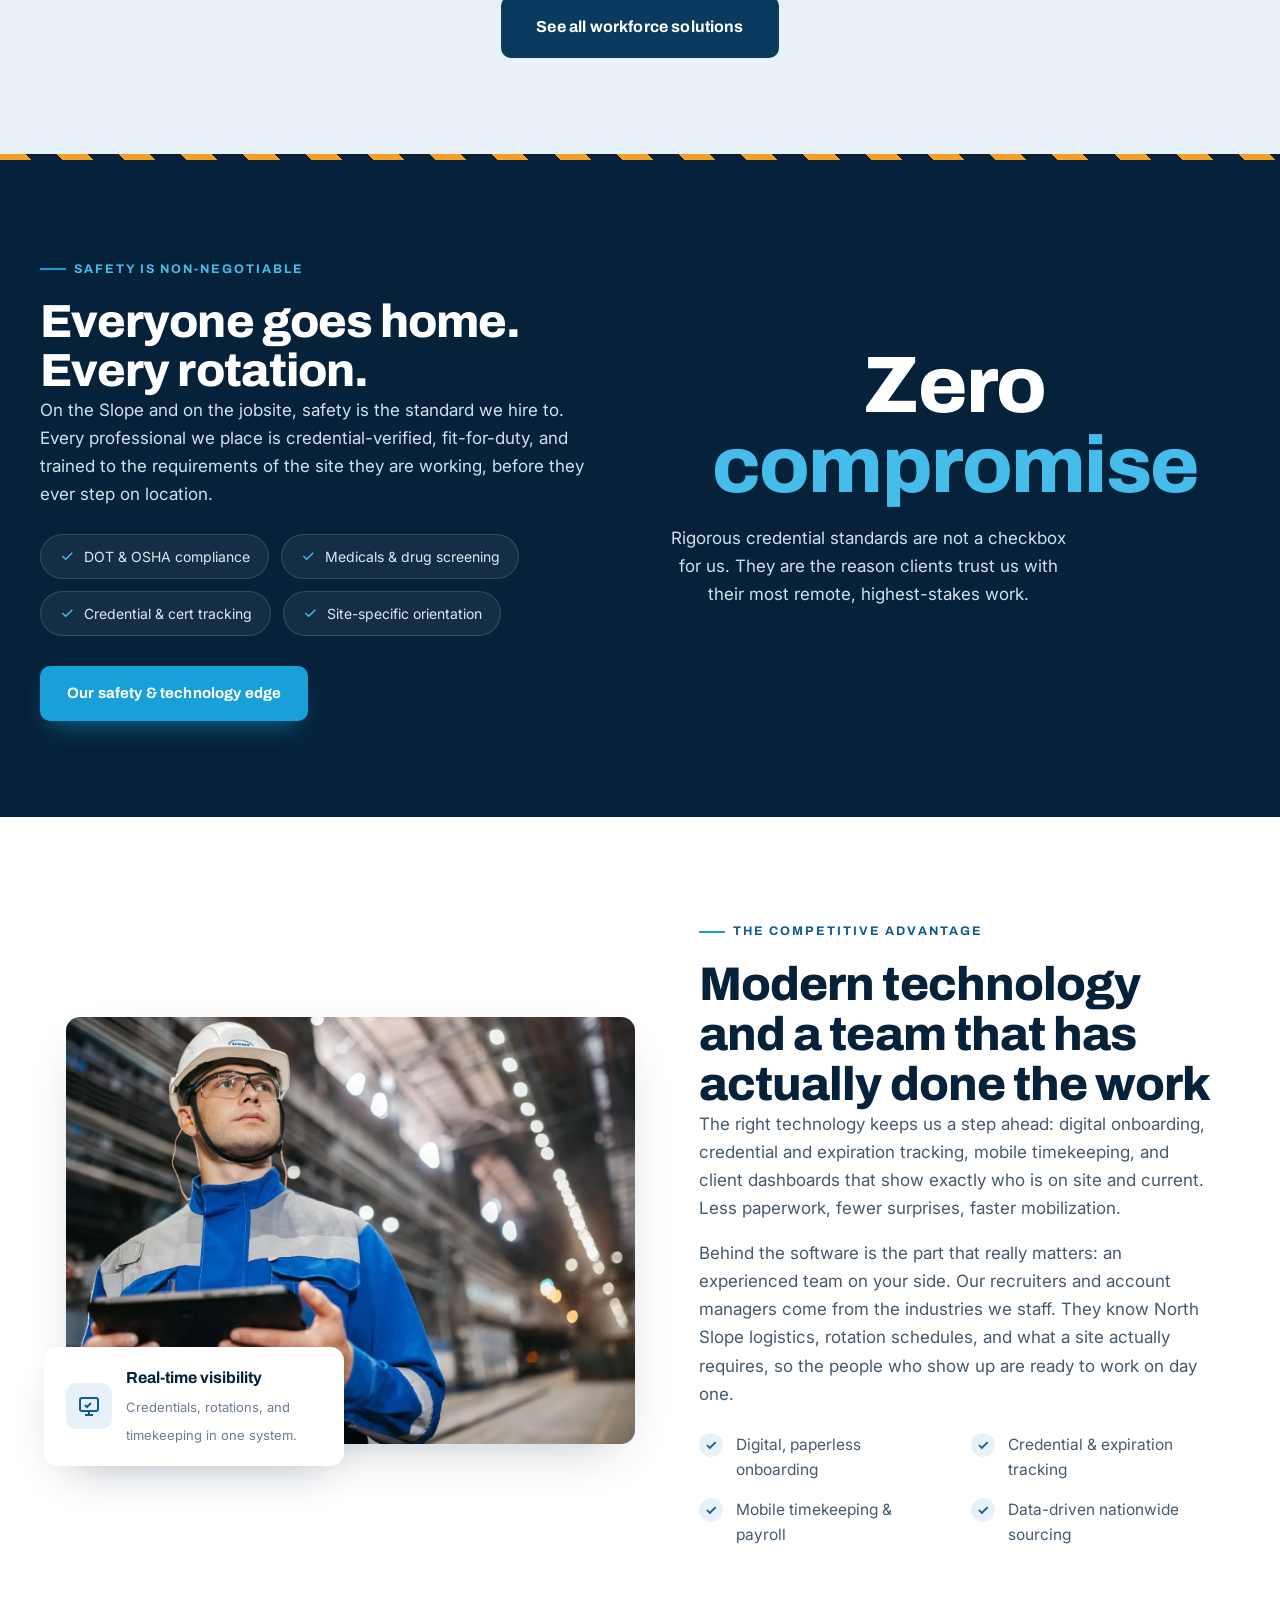
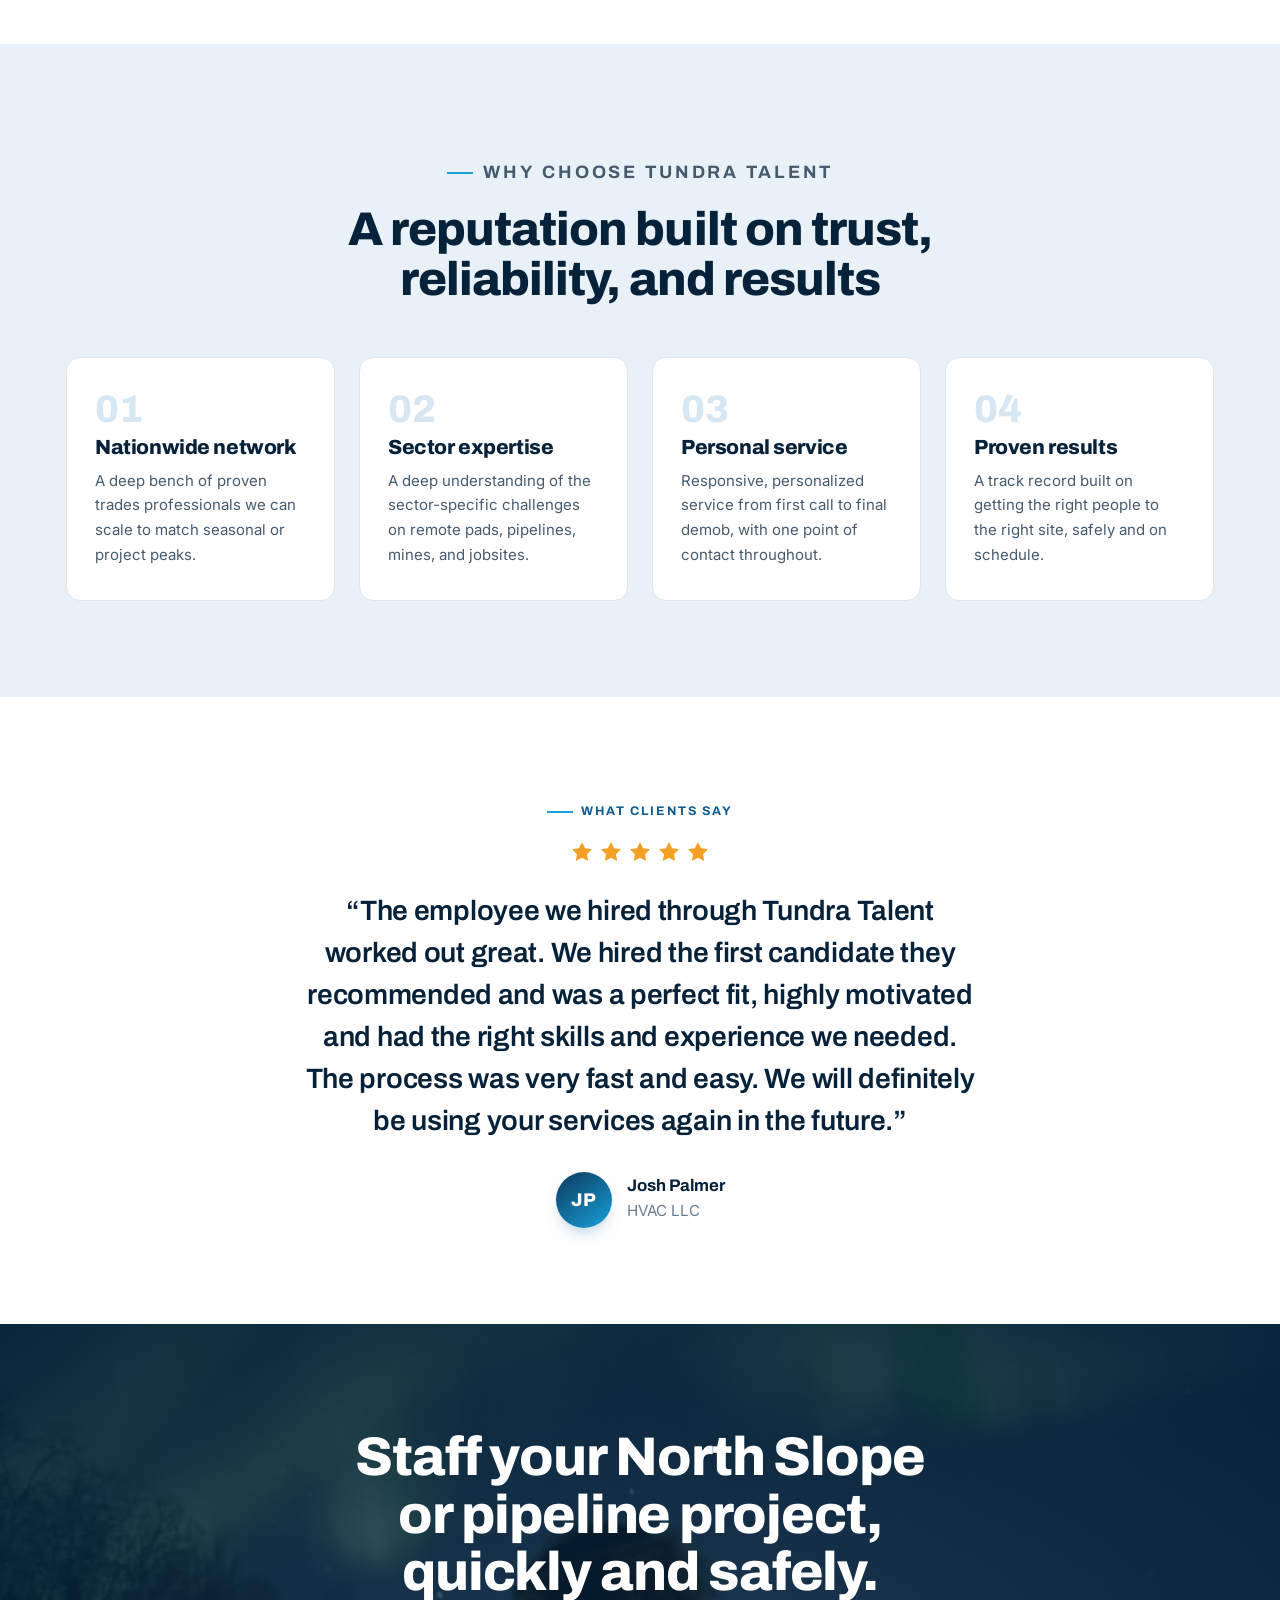
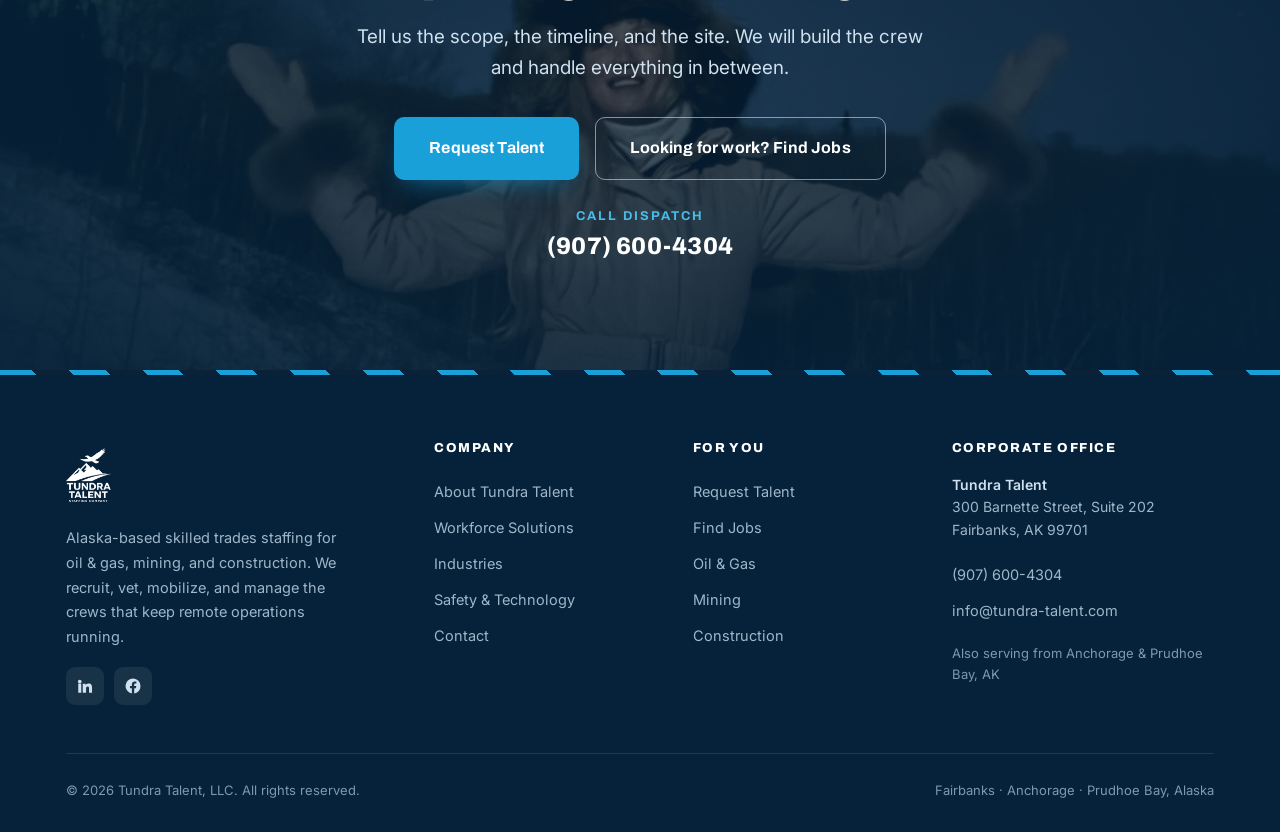
==== commit be3066ad: "Add google-site-verification meta tag (matches existing DNS verification) Enables Search Console HTM" ====
--- a/index.html
+++ b/index.html
@@ -3,6 +3,7 @@
 <head>
 <meta charset="UTF-8">
 <meta name="viewport" content="width=device-width, initial-scale=1">
+<meta name="google-site-verification" content="E9Cz7-yxUsT10Vbf-GuMezhKDxYQlTw1Q5PcXRchWLU">
 <title>Alaska Oil &amp; Gas, Mining &amp; Construction Staffing | Tundra Talent</title>
 <meta name="description" content="Alaska skilled trades staffing for oil &amp; gas, mining, and construction. North Slope experience, turnkey fly-in/fly-out mobilization, man-camp housing, safety first.">
 <link rel="canonical" href="https://www.tundra-talent.com/">
